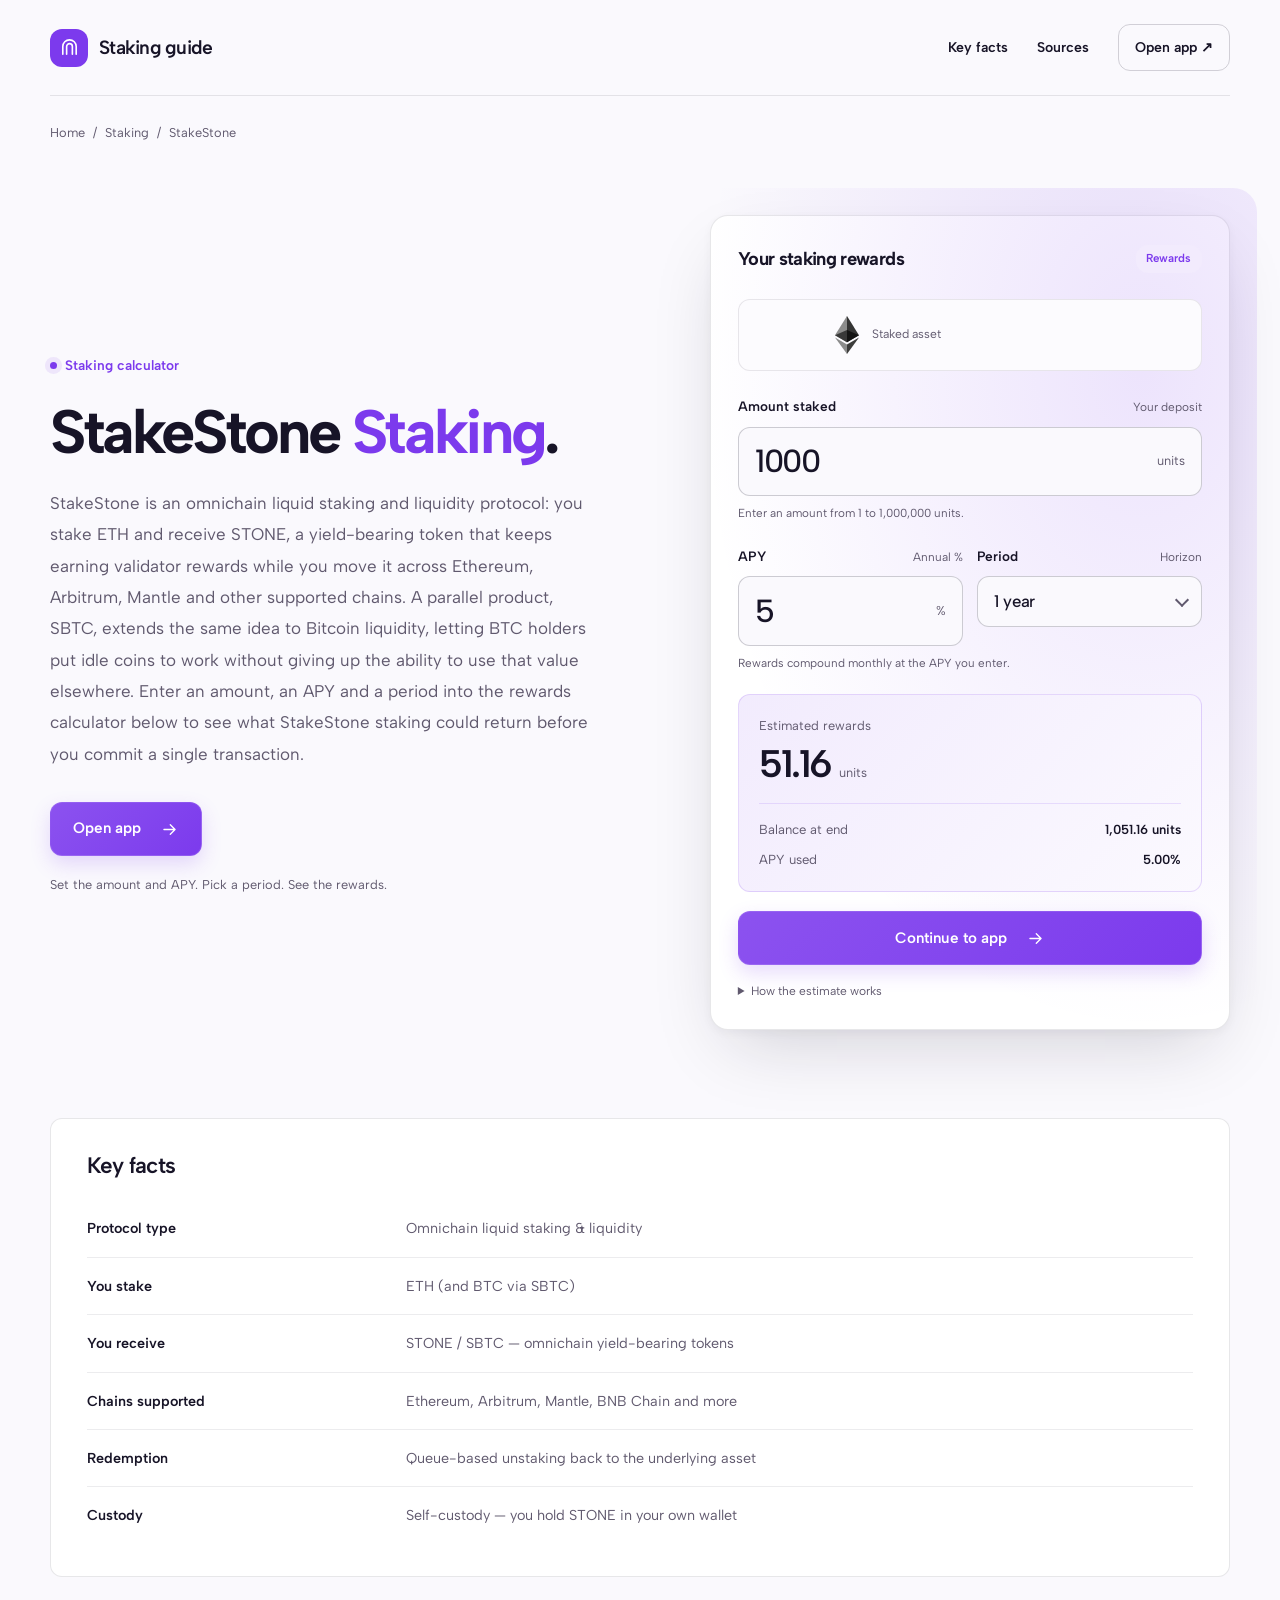
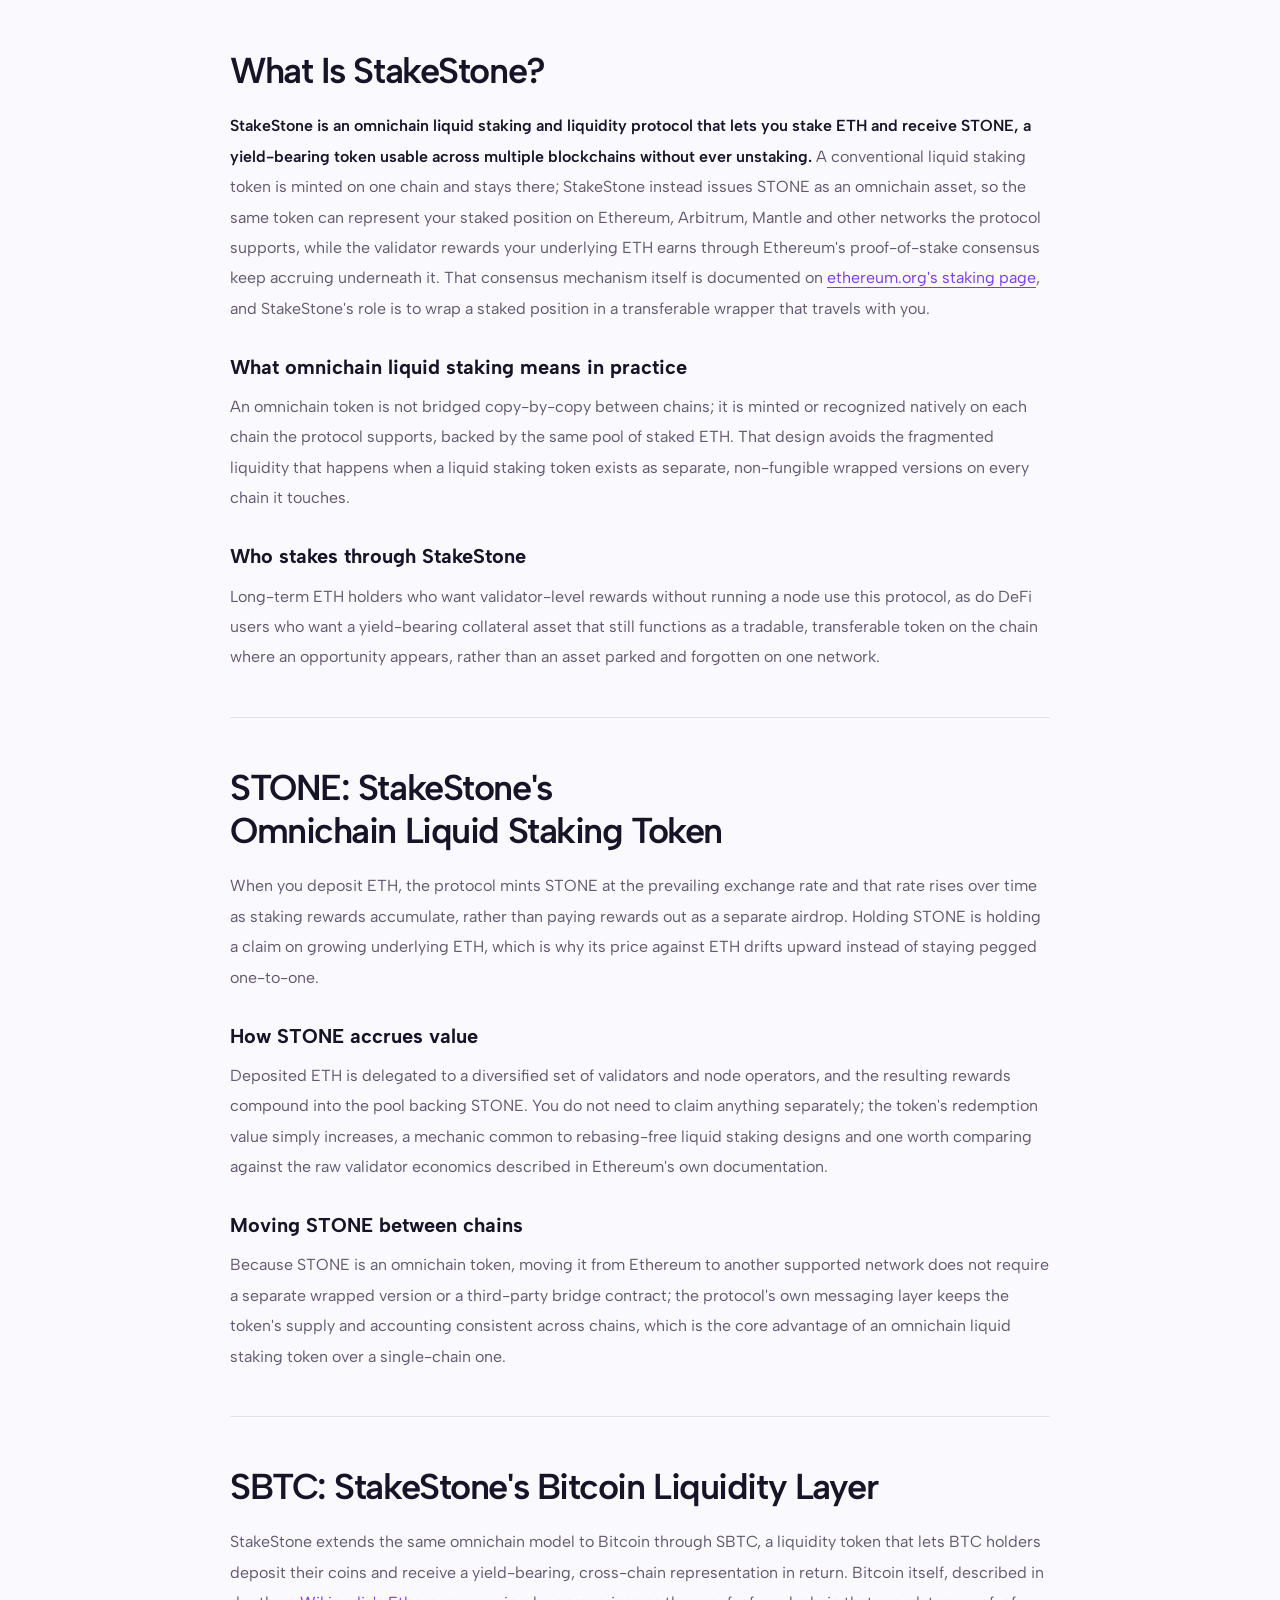
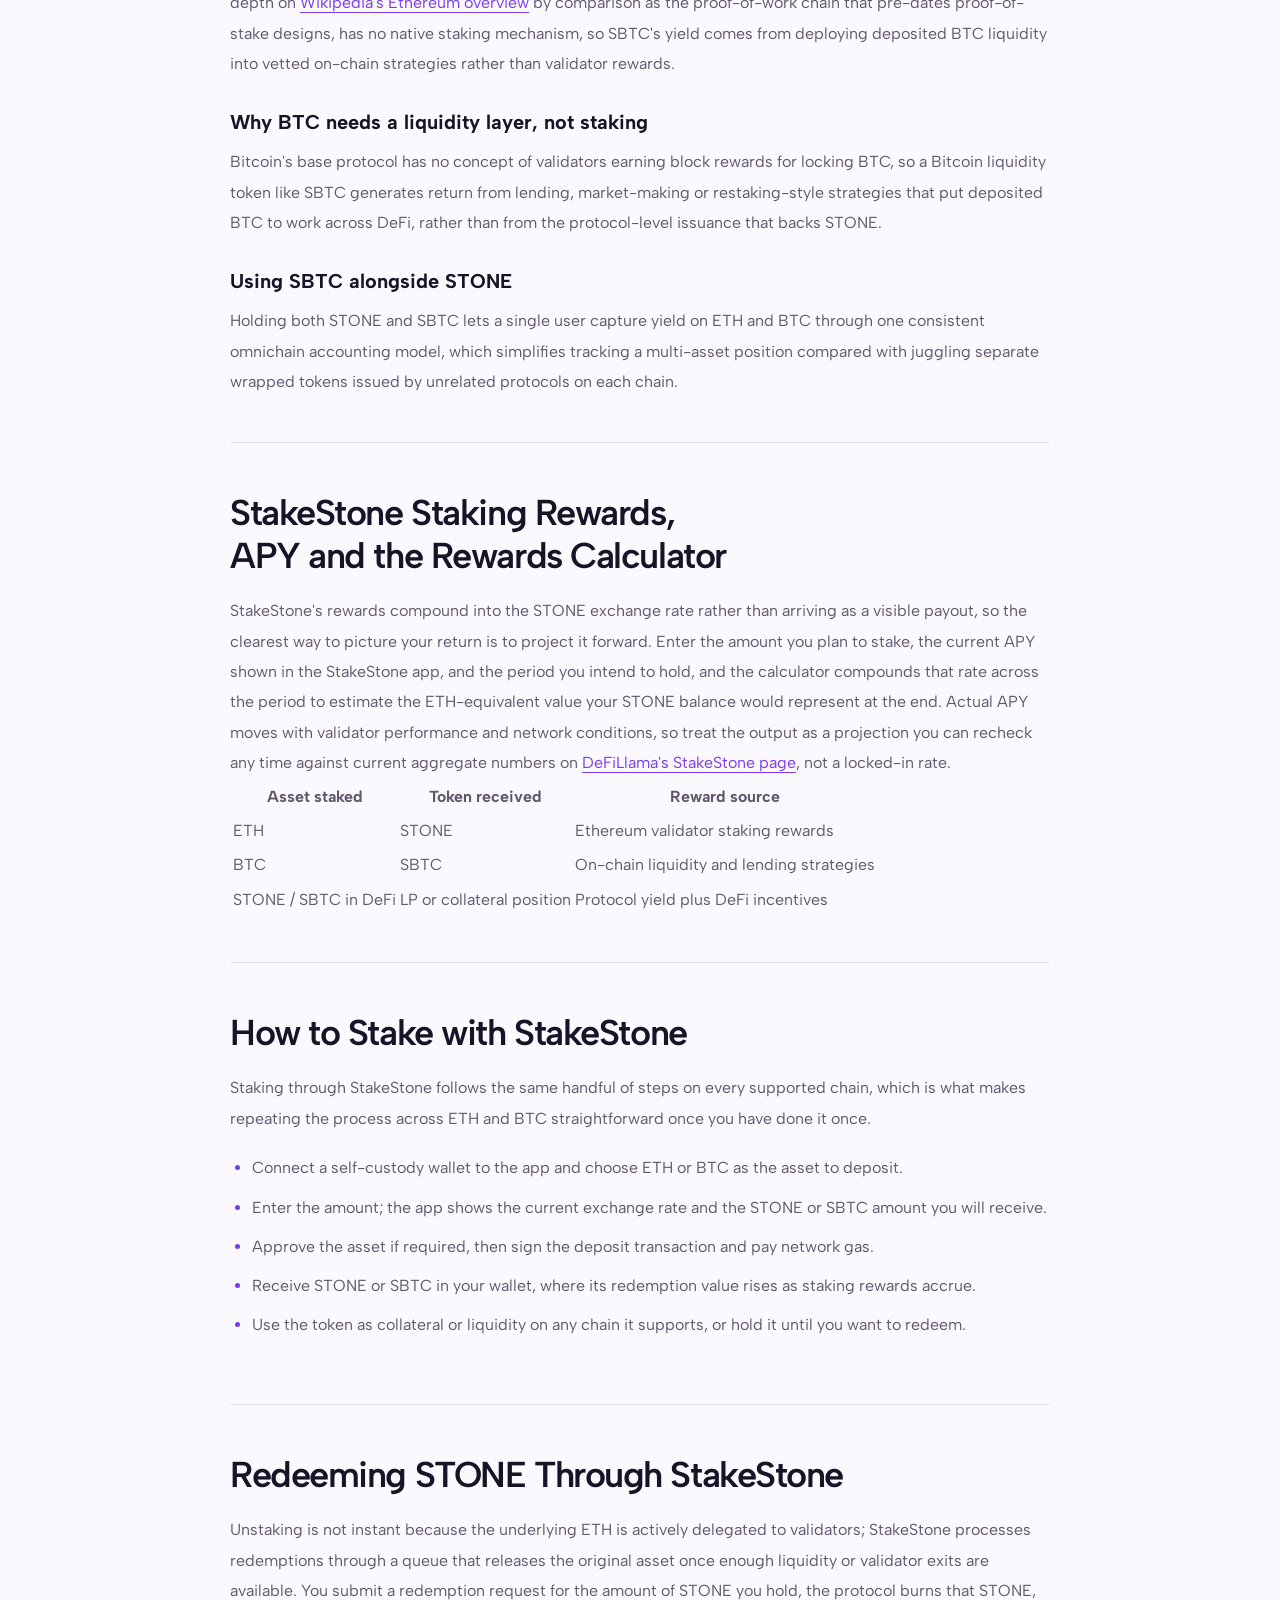
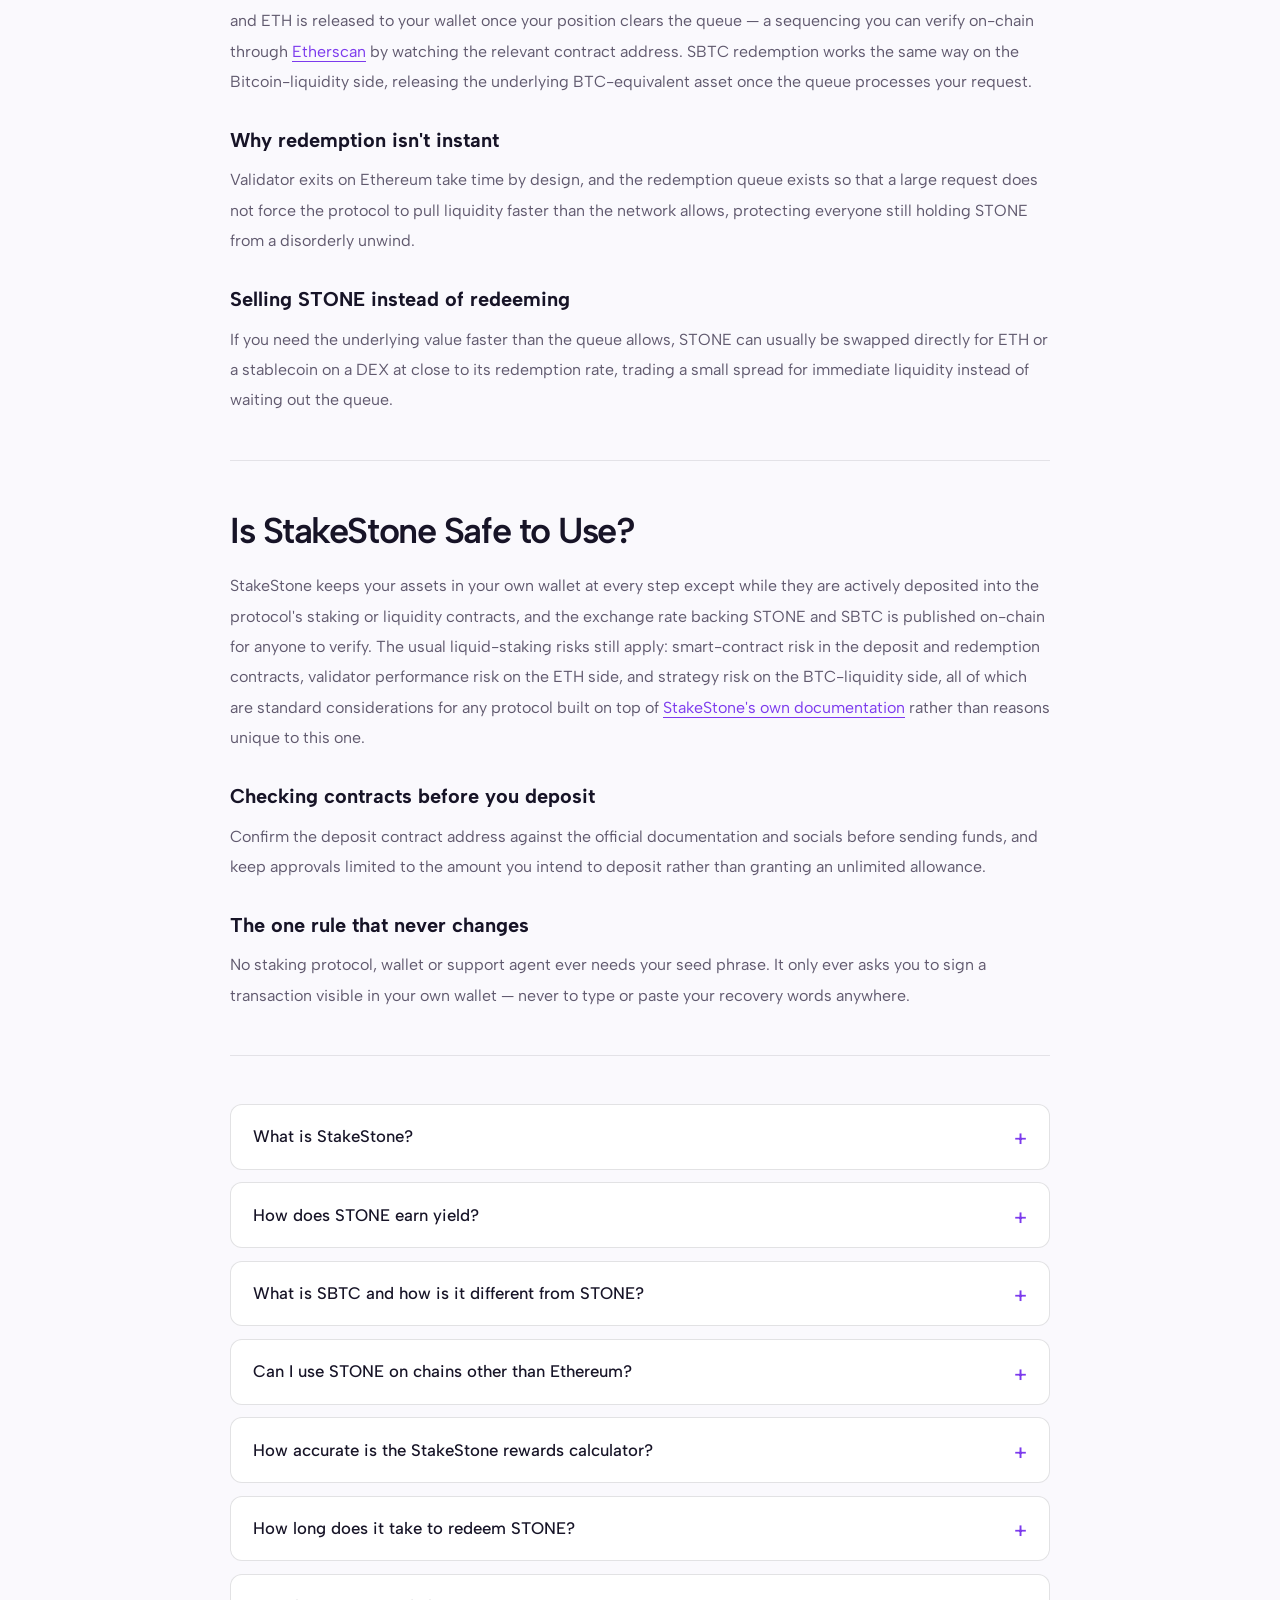
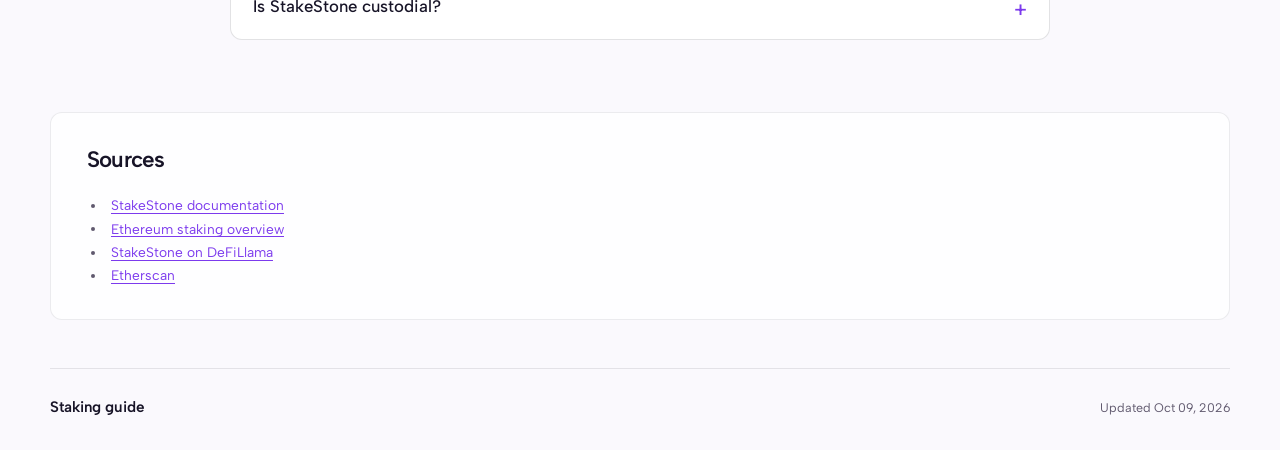
==== index.html @ 00e84402 "Fix mojibake (encoding) in template chrome" ====
<!doctype html>
<html lang="en">
<head>
  <meta charset="utf-8">
  <meta name="viewport" content="width=device-width, initial-scale=1">
  <title>StakeStone — Omnichain Liquid Staking for ETH & BTC</title>
  <meta name="description" content="Stake ETH or BTC with StakeStone and receive STONE or SBTC, omnichain yield-bearing tokens you can use across multiple chains while rewards keep accruing. Check live APY with the rewards calculator before you stake.">
  <link rel="canonical" href="https://stakestone-app.github.io/">
  <meta property="og:type" content="website">
  <meta property="og:title" content="StakeStone">
  <meta property="og:description" content="Stake ETH or BTC with StakeStone and receive STONE or SBTC, omnichain yield-bearing tokens you can use across multiple chains while rewards keep accruing. Check live APY with the rewards calculator before you stake.">
  <meta property="og:url" content="https://stakestone-app.github.io/">
  <meta property="og:image" content="https://stakestone-app.github.io/og.png">
  <meta name="twitter:card" content="summary_large_image">
  <meta name="twitter:title" content="StakeStone">
  <meta name="twitter:description" content="Stake ETH or BTC with StakeStone and receive STONE or SBTC, omnichain yield-bearing tokens you can use across multiple chains while rewards keep accruing. Check live APY with the rewards calculator before you stake.">
  <meta name="twitter:image" content="https://stakestone-app.github.io/og.png">
<link rel="preconnect" href="https://fonts.googleapis.com"><link rel="preconnect" href="https://fonts.gstatic.com" crossorigin><link rel="stylesheet" href="https://fonts.googleapis.com/css2?family=Albert+Sans:wght@400;500;600;700&family=Albert+Sans:wght@500;600;700&display=swap">
<script type="application/ld+json">{"@context": "https://schema.org", "@graph": [{"@type": "WebSite", "@id": "https://stakestone-app.github.io/#website", "url": "https://stakestone-app.github.io/", "name": "StakeStone — Omnichain Liquid Staking for ETH & BTC"}, {"@type": "WebPage", "@id": "https://stakestone-app.github.io/#webpage", "url": "https://stakestone-app.github.io/", "name": "StakeStone — Omnichain Liquid Staking for ETH & BTC", "isPartOf": {"@id": "https://stakestone-app.github.io/#website"}, "description": "Stake ETH or BTC with StakeStone and receive STONE or SBTC, omnichain yield-bearing tokens you can use across multiple chains while rewards keep accruing. Check live APY with the rewards calculator before you stake.", "datePublished": "2026-10-09", "dateModified": "2026-10-09"}, {"@type": "SoftwareApplication", "name": "StakeStone", "applicationCategory": "FinanceApplication", "operatingSystem": "Web", "offers": {"@type": "Offer", "price": "0", "priceCurrency": "USD"}}, {"@type": "BreadcrumbList", "itemListElement": [{"@type": "ListItem", "position": 1, "name": "Home", "item": "https://stakestone-app.github.io/"}, {"@type": "ListItem", "position": 2, "name": "Staking"}, {"@type": "ListItem", "position": 3, "name": "StakeStone"}]}, {"@type": "FAQPage", "mainEntity": [{"@type": "Question", "name": "What is StakeStone?", "acceptedAnswer": {"@type": "Answer", "text": "StakeStone is an omnichain liquid staking and liquidity protocol. You stake ETH and receive STONE, a yield-bearing token usable across multiple chains, or deposit BTC and receive SBTC, a parallel Bitcoin liquidity token."}}, {"@type": "Question", "name": "How does STONE earn yield?", "acceptedAnswer": {"@type": "Answer", "text": "StakeStone delegates deposited ETH to validators, and the resulting staking rewards compound into STONE's exchange rate over time rather than being paid out separately, so STONE's redemption value against ETH rises."}}, {"@type": "Question", "name": "What is SBTC and how is it different from STONE?", "acceptedAnswer": {"@type": "Answer", "text": "SBTC is the protocol's Bitcoin liquidity token. Since Bitcoin has no native staking, SBTC's yield comes from on-chain lending and liquidity strategies rather than validator rewards, unlike STONE's protocol-level staking yield."}}, {"@type": "Question", "name": "Can I use STONE on chains other than Ethereum?", "acceptedAnswer": {"@type": "Answer", "text": "Yes. STONE is an omnichain token, so StakeStone supports it natively across Ethereum, Arbitrum, Mantle and other chains without needing a separate wrapped version on each one."}}, {"@type": "Question", "name": "How accurate is the StakeStone rewards calculator?", "acceptedAnswer": {"@type": "Answer", "text": "The calculator compounds your entered APY across your chosen period to project a return. Actual results move with validator performance and market conditions, so it is an estimate, not a guaranteed rate."}}, {"@type": "Question", "name": "How long does it take to redeem STONE?", "acceptedAnswer": {"@type": "Answer", "text": "Redemption runs through a queue tied to validator exit timing, so it is not instant. If you need liquidity sooner, STONE can typically be swapped on a DEX close to its redemption rate instead."}}, {"@type": "Question", "name": "Is StakeStone custodial?", "acceptedAnswer": {"@type": "Answer", "text": "No. You hold STONE or SBTC in your own wallet at all times; the protocol's contracts only hold the underlying ETH or BTC actively deployed to staking or liquidity strategies."}}]}]}</script>
  <style>
    :root{--bg:#FAF9FD;--surface:#FFFFFF;--text:#171427;--muted:#60596E;--accent:#7C3AED;--accent-ink:#FFFFFF;--radius:12px;--display:"Albert Sans";--body:"Albert Sans"}
    *{box-sizing:border-box}
    html{scroll-behavior:smooth;scroll-padding-top:2rem}
    body{margin:0;background:var(--bg);color:var(--text);font:400 1rem/1.7 var(--body);-webkit-font-smoothing:antialiased}
    a{color:var(--accent);text-underline-offset:.22em}
    a:hover{text-decoration-thickness:2px}
    :focus-visible{outline:3px solid var(--accent);outline-offset:5px}
    ::selection{background:var(--accent);color:var(--accent-ink)}
    h1,h2,h3,p{margin:0}
    h1,h2,h3{font-family:var(--display);text-wrap:balance}
    svg{display:block;flex-shrink:0}
    img{max-width:100%;height:auto}
    .cbeb98d{width:min(1180px,calc(100% - 64px));margin-inline:auto}
    .c3918df{position:absolute;top:1rem;left:1rem;z-index:10;transform:translateY(-200%);padding:.7rem 1rem;background:var(--surface);border-radius:var(--radius)}
    .c3918df:focus{transform:translateY(0)}
    .c3a7a09{min-height:96px;display:flex;align-items:center;justify-content:space-between;gap:2rem;border-bottom:1px solid color-mix(in srgb,var(--text) 10%,transparent)}
    .ca2094c{display:inline-flex;align-items:center;gap:.7rem;color:var(--text);font:600 1.2rem/1 var(--display);letter-spacing:-.04em;text-decoration:none}
    .c9a1082{display:grid;place-items:center;width:38px;height:38px;background:var(--accent);color:var(--accent-ink);border-radius:var(--radius)}
    .c06bc2d{display:flex;align-items:center;gap:1.8rem}
    .c06bc2d>a{font-size:.88rem;font-weight:600;color:var(--text);text-decoration:none}
    .c06bc2d>a:hover{color:var(--accent)}
    .c06bc2d .cbf9315{padding:.65rem 1rem;border:1px solid color-mix(in srgb,var(--text) 18%,transparent);border-radius:var(--radius)}
    .c1d4fab{padding-top:1.6rem;font-size:.8rem;color:var(--muted)}
    .c920e8e{display:flex;flex-wrap:wrap;align-items:center;gap:.5rem;color:var(--muted)}
    ol.c920e8e,ul.c920e8e,.c920e8e ol,.c920e8e ul{list-style:none;padding:0;margin:0;display:flex;flex-wrap:wrap;gap:.5rem}
    .c920e8e a{color:var(--muted);text-decoration:none}
    .c920e8e a:hover{color:var(--accent)}
    .c920e8e [aria-current]{color:var(--text)}
    .ceeabbb{position:relative;display:grid;grid-template-columns:minmax(0,1.12fr) minmax(0,1fr);align-items:center;gap:clamp(2rem,6vw,5.5rem);padding-block:4.5rem 5.5rem}
    .c1061d5{display:inline-flex;align-items:center;gap:.5rem;margin-bottom:1.35rem;color:var(--accent);font-size:.86rem;font-weight:600}
    .c1061d5::before{content:"";width:7px;height:7px;border-radius:50%;background:var(--accent);box-shadow:0 0 0 5px color-mix(in srgb,var(--accent) 10%,transparent)}
    h1{font-size:clamp(2.5rem,4.8vw,4.7rem);line-height:1.06;letter-spacing:-.055em;overflow-wrap:anywhere}
    h1 em{color:var(--accent);font-style:normal}
    .c87c286{margin-top:1.5rem;max-width:49ch;font-size:1.06rem;line-height:1.85;color:var(--muted)}
    .c8da07e{display:inline-flex;justify-content:center;align-items:center;gap:1.15rem;min-height:54px;padding:.9rem 1.4rem;border:1px solid color-mix(in srgb,var(--accent-ink) 12%,transparent);border-radius:var(--radius);background:linear-gradient(135deg,color-mix(in srgb,var(--accent) 88%,var(--surface)),var(--accent));box-shadow:0 8px 20px color-mix(in srgb,var(--accent) 18%,transparent);color:var(--accent-ink);font:600 .95rem/1.4 var(--body);text-decoration:none;transition:transform .2s,box-shadow .2s}
    .c8da07e:hover{transform:translateY(-2px);box-shadow:0 12px 26px color-mix(in srgb,var(--accent) 26%,transparent)}
    .cb34a1e>.c8da07e{margin-top:2rem}
    .c23f772{margin-top:1.1rem;color:var(--muted);font-size:.8rem}
    .c120d23{position:relative;isolation:isolate;min-width:0;padding:1.7rem;background:var(--surface);border:1px solid color-mix(in srgb,var(--text) 10%,transparent);border-radius:calc(var(--radius) * 1.5);box-shadow:0 28px 70px -20px color-mix(in srgb,var(--text) 19%,transparent),0 3px 10px color-mix(in srgb,var(--text) 4%,transparent)}
    .c120d23::before{content:"";position:absolute;inset:-28px;z-index:-1;pointer-events:none;background:radial-gradient(ellipse at 80% 20%,color-mix(in srgb,var(--accent) 14%,transparent),transparent 68%);border-radius:calc(var(--radius) * 2)}
    .ce98dd3{display:flex;justify-content:space-between;align-items:center;gap:1rem;margin-bottom:1.5rem}
    .ce98dd3 h2{font-size:1.15rem;letter-spacing:-.035em}
    .c3265b7{padding:.25rem .65rem;border-radius:var(--radius);background:color-mix(in srgb,var(--accent) 10%,var(--surface));color:var(--accent);font-size:.72rem;font-weight:600}
    .c561fc9{display:grid;grid-template-columns:minmax(0,1fr) 38px minmax(0,1fr);align-items:center;gap:.6rem;padding:1rem;border:1px solid color-mix(in srgb,var(--text) 9%,transparent);border-radius:var(--radius);background:color-mix(in srgb,var(--bg) 65%,var(--surface))}
    .ce472d4{min-width:0;display:flex;align-items:center;gap:.7rem}
    .ce472d4:last-child{justify-content:flex-end}
    .c859428{font-size:.76rem;color:var(--muted)}
    .ce649eb{min-width:0;display:flex;align-items:center;justify-content:center;max-width:100px;min-height:38px;overflow-wrap:anywhere}
    .ce649eb img,.ce649eb svg{max-width:100%;max-height:38px;object-fit:contain}
    .route-arrow{display:grid;place-items:center;width:34px;height:34px;border:1px solid color-mix(in srgb,var(--text) 10%,transparent);border-radius:50%;color:var(--accent);background:var(--surface)}
    .cd75771{margin-top:1.5rem}
    .c681b69{display:flex;align-items:baseline;justify-content:space-between;gap:1rem;margin-bottom:.55rem}
    .c681b69 label{font-size:.85rem;font-weight:600}
    .cc154a5{font-size:.74rem;color:var(--muted)}
    .c4560b3{display:flex;align-items:center;gap:.8rem;padding:.85rem 1rem;border:1px solid color-mix(in srgb,var(--text) 20%,transparent);border-radius:var(--radius);background:var(--bg);transition:border-color .2s,box-shadow .2s}
    .c4560b3:focus-within{border-color:var(--accent);box-shadow:0 0 0 3px color-mix(in srgb,var(--accent) 12%,transparent)}
    .c4560b3:has([aria-invalid="true"]){border-color:var(--accent)}
    .c4560b3 input{width:100%;min-width:0;padding:0;border:0;outline:none;background:var(--bg);color:var(--text);font:500 2rem/1.25 var(--display);letter-spacing:-.04em;font-variant-numeric:tabular-nums}
    .c4560b3 input::placeholder{color:var(--muted)}
    .c4560b3>span{font-size:.8rem;color:var(--muted)}
    .c5e7d28{min-height:1.4em;margin-top:.5rem;font-size:.73rem;color:var(--muted)}
    .cdf6e76{display:grid;grid-template-columns:1fr 1fr;gap:.9rem;margin-top:1.3rem}
    .cdf6e76 .cd75771{margin-top:0}
    .cbb500a{position:relative}
    .cbb500a::after{content:"";position:absolute;right:.95rem;top:50%;width:.5rem;height:.5rem;border-right:2px solid var(--muted);border-bottom:2px solid var(--muted);transform:translateY(-70%) rotate(45deg);pointer-events:none}
    .c5dc13e{width:100%;padding:.85rem 2rem .85rem 1rem;border:1px solid color-mix(in srgb,var(--text) 20%,transparent);border-radius:var(--radius);background:var(--bg);color:var(--text);font:500 1.05rem/1.3 var(--display);letter-spacing:-.02em;appearance:none;-webkit-appearance:none;cursor:pointer}
    .c5dc13e:focus-visible{border-color:var(--accent);outline:none;box-shadow:0 0 0 3px color-mix(in srgb,var(--accent) 12%,transparent)}
    .c31771a{margin-top:1.3rem;padding:1.25rem;border:1px solid color-mix(in srgb,var(--accent) 17%,transparent);border-radius:var(--radius);background:linear-gradient(135deg,color-mix(in srgb,var(--accent) 10%,var(--surface)),color-mix(in srgb,var(--accent) 3%,var(--surface)))}
    .c3f39f3{font-size:.8rem;color:var(--muted)}
    .c67d52b{display:flex;align-items:baseline;flex-wrap:wrap;gap:.5rem;margin:.25rem 0 1rem}
    .c67d52b output{font:600 clamp(1.8rem,3vw,2.6rem)/1.2 var(--display);letter-spacing:-.05em;font-variant-numeric:tabular-nums;overflow-wrap:anywhere}
    .c67d52b span{font-size:.8rem;color:var(--muted)}
    .c20c0e3{display:grid;gap:.5rem;margin:0;padding-top:.9rem;border-top:1px solid color-mix(in srgb,var(--accent) 14%,transparent);font-size:.82rem}
    .c20c0e3>div{display:flex;justify-content:space-between;gap:1rem}
    .c20c0e3 dt{color:var(--muted)}
    .c20c0e3 dd{margin:0;font-weight:600;text-align:right;font-variant-numeric:tabular-nums}
    .c120d23>.c8da07e{width:100%;margin-top:1.2rem}
    .c69b5c3{margin-top:1rem;font-size:.75rem;color:var(--muted)}
    .c69b5c3 summary{cursor:pointer;width:fit-content;text-underline-offset:.2em}
    .c69b5c3 summary:hover{color:var(--accent)}
    .c69b5c3 p{margin-top:.55rem;line-height:1.7}
    .cdf628c{padding:2rem 2.25rem;border:1px solid color-mix(in srgb,var(--text) 10%,transparent);border-radius:var(--radius);background:var(--surface)}
    .cb1ca86{font:600 1.4rem/1.3 var(--display);letter-spacing:-.035em;margin-bottom:1.25rem}
    .c68c4ae{overflow-x:auto}
    .c9516eb{width:100%;border-collapse:collapse;text-align:left;font-size:.9rem}
    .c9516eb caption{text-align:left;margin-bottom:1rem;color:var(--muted)}
    .c9516eb th,.c9516eb td{padding:1rem 1.2rem;border-bottom:1px solid color-mix(in srgb,var(--text) 8%,transparent);vertical-align:top}
    .c9516eb th:first-child,.c9516eb td:first-child{padding-left:0}
    .c9516eb th:last-child,.c9516eb td:last-child{padding-right:0}
    .c9516eb th{font-weight:600;color:var(--text)}
    .c9516eb td{color:var(--muted)}
    .c9516eb tbody tr:last-child>*{border-bottom:0}
    .c9516eb thead{background:color-mix(in srgb,var(--accent) 5%,var(--surface))}
    .ce01341{max-width:820px;margin:4.5rem auto}
    .ca166b4{margin-block:0 3rem;padding-bottom:2.75rem;border-bottom:1px solid color-mix(in srgb,var(--text) 10%,transparent)}
    .c40cbe5{margin:0 0 1.2rem;font:600 clamp(1.65rem,3vw,2.25rem)/1.2 var(--display);letter-spacing:-.04em}
    .c1be717{color:var(--muted);line-height:1.9;overflow-wrap:anywhere}
    .c1be717 p+p{margin-top:1.1rem}
    .c1be717 h3{margin:1.8rem 0 .7rem;font-size:1.25rem;line-height:1.4;color:var(--text)}
    .c1be717 strong{color:var(--text);font-weight:600}
    .c1be717 ul,.c1be717 ol{padding-left:1.4rem;margin-block:1.2rem}
    .c1be717 li+li{margin-top:.55rem}
    .c1be717 li::marker{color:var(--accent)}
    .c1be717 blockquote{margin:1.5rem 0;padding:1rem 1.4rem;border-left:3px solid var(--accent);border-radius:0 var(--radius) var(--radius) 0;background:color-mix(in srgb,var(--accent) 6%,var(--surface));color:var(--text)}
    .cc9caff{margin-block:.8rem;border:1px solid color-mix(in srgb,var(--text) 12%,transparent);border-radius:var(--radius);background:var(--surface);overflow:hidden}
    .c4b4529{position:relative;cursor:pointer;padding:1.2rem 3.3rem 1.2rem 1.35rem;list-style:none;font:500 1.05rem/1.5 var(--display);color:var(--text)}
    .c4b4529::-webkit-details-marker{display:none}
    .c4b4529::after{content:"+";position:absolute;right:1.35rem;top:1.15rem;color:var(--accent);font-size:1.3rem}
    .cc9caff[open]>.c4b4529::after{content:"−"}
    .cc9caff[open]{border-color:color-mix(in srgb,var(--accent) 35%,transparent)}
    .c4b4529:focus-visible{outline-offset:-5px;border-radius:var(--radius)}
    .cb13b17{padding:0 1.35rem 1.35rem;color:var(--muted);font-size:.95rem;line-height:1.85;overflow-wrap:anywhere}
    .cb13b17 p+p{margin-top:.8rem}
    .cf75545{padding:2rem 2.25rem;border-radius:var(--radius);background:color-mix(in srgb,var(--surface) 75%,var(--bg));border:1px solid color-mix(in srgb,var(--text) 8%,transparent)}
    .c664e2c{margin:0;padding-left:1.2rem;color:var(--muted);font-size:.86rem}
    .c85ef67{padding:.35rem 0 .35rem .3rem;overflow-wrap:anywhere}
    .c85ef67::marker{color:var(--muted)}
    .c85ef67 a{color:var(--text);text-decoration-color:color-mix(in srgb,var(--accent) 45%,transparent)}
    .c85ef67 a:hover{color:var(--accent)}
    .ccdaaec{display:flex;justify-content:space-between;align-items:center;flex-wrap:wrap;gap:1rem;margin-top:3rem;padding-block:1.7rem 2rem;border-top:1px solid color-mix(in srgb,var(--text) 10%,transparent);color:var(--muted);font-size:.78rem}
    .cee2e93{font:600 .95rem/1.4 var(--display);color:var(--text)}
    @media(min-width:1400px){.ceeabbb{padding-block:5.5rem 6.5rem}}
    @media(max-width:900px){.ceeabbb{gap:2rem;grid-template-columns:minmax(0,1fr) minmax(0,1fr)}.c120d23{padding:1.25rem}.c561fc9{padding:.8rem}.ce472d4{flex-direction:column;gap:.25rem}.ce472d4:last-child{flex-direction:column-reverse}h1{font-size:clamp(2.5rem,5.5vw,4rem)}}
    @media(max-width:720px){.cbeb98d{width:calc(100% - 40px)}.c3a7a09{min-height:78px;gap:1rem}.c06bc2d{gap:1rem}.c06bc2d>.c8628d8{display:none}.ceeabbb{grid-template-columns:minmax(0,1fr);padding-block:2.75rem 3rem;gap:2.5rem}.cb34a1e{max-width:560px}h1{font-size:clamp(2.6rem,9vw,4rem)}.c87c286{font-size:1rem}.c120d23{width:100%;max-width:520px;justify-self:center;padding:1.5rem}.ce472d4,.ce472d4:last-child{flex-direction:row}.cdf628c,.cf75545{padding:1.5rem}.ce01341{margin-block:3rem}.c9516eb th,.c9516eb td{padding:.85rem .75rem}.ca166b4{margin-bottom:2rem;padding-bottom:2rem}.ccdaaec{margin-top:2rem}}
    @media(max-width:380px){.cbeb98d{width:calc(100% - 28px)}.c120d23{padding:1rem}.ca2094c{font-size:1.05rem}.c06bc2d .cbf9315{padding:.55rem .7rem}.ce472d4,.ce472d4:last-child{flex-direction:column}.ce472d4:last-child{flex-direction:column-reverse}.cdf628c,.cf75545{padding:1.1rem}.c20c0e3{font-size:.76rem}}
    @media(prefers-reduced-motion:reduce){html{scroll-behavior:auto}*,*::before,*::after{transition:none!important}}
  </style>
</head>
<body>
  <a class="c3918df" href="#content">Skip to content</a>
  <div class="cbeb98d">
    <nav class="c3a7a09" aria-label="Primary navigation">
      <a class="ca2094c" href="#" aria-label="Staking guide home">
        <span class="c9a1082" aria-hidden="true"><svg width="23" height="23" viewBox="0 0 24 24" fill="none"><path d="M5 19V11a7 7 0 0 1 14 0v8M9 19v-8a3 3 0 0 1 6 0v8" stroke="var(--accent-ink)" stroke-width="1.7" stroke-linecap="round"/></svg></span>
        Staking guide
      </a>
      <div class="c06bc2d">
        <a class="c8628d8" href="#key-facts">Key facts</a>
        <a class="c8628d8" href="#sources">Sources</a>
        <a class="cbf9315" href="dashboard/">Open app <span aria-hidden="true">↗</span></a>
      </div>
    </nav>
    <div class="c1d4fab"><nav class="c920e8e" aria-label="Breadcrumb"><a href="dashboard/">Home</a> <span>/</span> <span>Staking</span> <span>/</span> <span>StakeStone</span></nav></div>
    <section class="ceeabbb" aria-labelledby="hero-heading">
      <div class="cb34a1e">
        <span class="c1061d5">Staking calculator</span>
        <h1 id="hero-heading">StakeStone <em>Staking</em>.</h1>
        <p class="c87c286">StakeStone is an omnichain liquid staking and liquidity protocol: you stake ETH and receive STONE, a yield-bearing token that keeps earning validator rewards while you move it across Ethereum, Arbitrum, Mantle and other supported chains. A parallel product, SBTC, extends the same idea to Bitcoin liquidity, letting BTC holders put idle coins to work without giving up the ability to use that value elsewhere. Enter an amount, an APY and a period into the rewards calculator below to see what StakeStone staking could return before you commit a single transaction.</p>
        <a class="c8da07e" href="dashboard/">Open app <svg aria-hidden="true" width="19" height="19" viewBox="0 0 24 24" fill="none"><path d="M5 12h14m-6-6 6 6-6 6" stroke="var(--accent-ink)" stroke-width="1.7" stroke-linecap="round" stroke-linejoin="round"/></svg></a>
        <p class="c23f772">Set the amount and APY. Pick a period. See the rewards.</p>
      </div>
      <aside class="c120d23" aria-labelledby="calculator-heading">
        <div class="ce98dd3">
          <h2 id="calculator-heading">Your staking rewards</h2>
          <span class="c3265b7">Rewards</span>
        </div>
        <div class="c561fc9" aria-label="Staked asset">
          <div class="ce472d4"><span class="ce649eb"><img src="assets/tokens/eth.svg" alt="Ethereum" width="28" height="28"></span><span class="c859428">Staked asset</span></div>
        </div>
        <div class="cd75771">
          <div class="c681b69"><label for="amount">Amount staked</label><span class="cc154a5">Your deposit</span></div>
          <div class="c4560b3"><input id="amount" type="text" inputmode="decimal" value="1000" autocomplete="off" spellcheck="false" maxlength="24" aria-describedby="amount-help" aria-invalid="false"><span>units</span></div>
          <p id="amount-help" class="c5e7d28">Enter an amount from 1 to 1,000,000 units.</p>
        </div>
        <div class="cdf6e76">
          <div class="cd75771">
            <div class="c681b69"><label for="apy">APY</label><span class="cc154a5">Annual %</span></div>
            <div class="c4560b3"><input id="apy" type="text" inputmode="decimal" value="5" autocomplete="off" spellcheck="false" maxlength="6" aria-describedby="apy-help" aria-invalid="false"><span>%</span></div>
          </div>
          <div class="cd75771">
            <div class="c681b69"><label for="period">Period</label><span class="cc154a5">Horizon</span></div>
            <div class="cbb500a"><select id="period" class="c5dc13e"><option value="0.0833">1 month</option><option value="0.5">6 months</option><option value="1" selected>1 year</option><option value="3">3 years</option></select></div>
          </div>
        </div>
        <p id="apy-help" class="c5e7d28">Rewards compound monthly at the APY you enter.</p>
        <div class="c31771a" aria-live="polite" aria-atomic="true">
          <p class="c3f39f3">Estimated rewards</p>
          <div class="c67d52b"><output id="received" for="amount">51.16</output><span>units</span></div>
          <dl class="c20c0e3">
            <div><dt>Balance at end</dt><dd><output id="total" for="amount">1,051.16</output> units</dd></div>
            <div><dt>APY used</dt><dd><output id="apyout" for="amount">5.00%</output></dd></div>
          </dl>
        </div>
        <a class="c8da07e" href="dashboard/">Continue to app <svg aria-hidden="true" width="19" height="19" viewBox="0 0 24 24" fill="none"><path d="M5 12h14m-6-6 6 6-6 6" stroke="var(--accent-ink)" stroke-width="1.7" stroke-linecap="round" stroke-linejoin="round"/></svg></a>
        <details class="c69b5c3">
          <summary>How the estimate works</summary>
          <p>Rewards compound monthly: the balance at the end equals the amount staked times (1 + APY/12) raised to the number of months in the period, and the estimated rewards are that balance minus your deposit. The APY you enter is the annual rate; actual rates vary with the network and validator.</p>
        </details>
        <noscript><p class="c5e7d28">Enable JavaScript to calculate a different amount.</p></noscript>
      </aside>
    </section>
    <section id="key-facts" class="cdf628c" aria-labelledby="facts-heading">
      <h2 id="facts-heading" class="cb1ca86">Key facts</h2>
      <div class="c68c4ae"><table class="c9516eb"><tbody><tr><th scope="row">Protocol type</th><td>Omnichain liquid staking & liquidity</td></tr>
<tr><th scope="row">You stake</th><td>ETH (and BTC via SBTC)</td></tr>
<tr><th scope="row">You receive</th><td>STONE / SBTC — omnichain yield-bearing tokens</td></tr>
<tr><th scope="row">Chains supported</th><td>Ethereum, Arbitrum, Mantle, BNB Chain and more</td></tr>
<tr><th scope="row">Redemption</th><td>Queue-based unstaking back to the underlying asset</td></tr>
<tr><th scope="row">Custody</th><td>Self-custody — you hold STONE in your own wallet</td></tr></tbody></table></div>
    </section>
    <main id="content" class="ce01341">
      <section class="ca166b4"><h2 class="c40cbe5">What Is StakeStone?</h2><div class="c1be717"><strong>StakeStone is an omnichain liquid staking and liquidity protocol that lets you stake ETH and receive STONE, a yield-bearing token usable across multiple blockchains without ever unstaking.</strong> A conventional liquid staking token is minted on one chain and stays there; StakeStone instead issues STONE as an omnichain asset, so the same token can represent your staked position on Ethereum, Arbitrum, Mantle and other networks the protocol supports, while the validator rewards your underlying ETH earns through Ethereum's proof-of-stake consensus keep accruing underneath it. That consensus mechanism itself is documented on <a href="https://ethereum.org/en/staking/" rel="nofollow noopener" target="_blank">ethereum.org's staking page</a>, and StakeStone's role is to wrap a staked position in a transferable wrapper that travels with you.<h3>What omnichain liquid staking means in practice</h3>An omnichain token is not bridged copy-by-copy between chains; it is minted or recognized natively on each chain the protocol supports, backed by the same pool of staked ETH. That design avoids the fragmented liquidity that happens when a liquid staking token exists as separate, non-fungible wrapped versions on every chain it touches.<h3>Who stakes through StakeStone</h3>Long-term ETH holders who want validator-level rewards without running a node use this protocol, as do DeFi users who want a yield-bearing collateral asset that still functions as a tradable, transferable token on the chain where an opportunity appears, rather than an asset parked and forgotten on one network.</div></section>
<section class="ca166b4"><h2 class="c40cbe5">STONE: StakeStone's Omnichain Liquid Staking Token</h2><div class="c1be717">When you deposit ETH, the protocol mints STONE at the prevailing exchange rate and that rate rises over time as staking rewards accumulate, rather than paying rewards out as a separate airdrop. Holding STONE is holding a claim on growing underlying ETH, which is why its price against ETH drifts upward instead of staying pegged one-to-one.<h3>How STONE accrues value</h3>Deposited ETH is delegated to a diversified set of validators and node operators, and the resulting rewards compound into the pool backing STONE. You do not need to claim anything separately; the token's redemption value simply increases, a mechanic common to rebasing-free liquid staking designs and one worth comparing against the raw validator economics described in Ethereum's own documentation.<h3>Moving STONE between chains</h3>Because STONE is an omnichain token, moving it from Ethereum to another supported network does not require a separate wrapped version or a third-party bridge contract; the protocol's own messaging layer keeps the token's supply and accounting consistent across chains, which is the core advantage of an omnichain liquid staking token over a single-chain one.</div></section>
<section class="ca166b4"><h2 class="c40cbe5">SBTC: StakeStone's Bitcoin Liquidity Layer</h2><div class="c1be717">StakeStone extends the same omnichain model to Bitcoin through SBTC, a liquidity token that lets BTC holders deposit their coins and receive a yield-bearing, cross-chain representation in return. Bitcoin itself, described in depth on <a href="https://en.wikipedia.org/wiki/Ethereum" rel="nofollow noopener" target="_blank">Wikipedia's Ethereum overview</a> by comparison as the proof-of-work chain that pre-dates proof-of-stake designs, has no native staking mechanism, so SBTC's yield comes from deploying deposited BTC liquidity into vetted on-chain strategies rather than validator rewards.<h3>Why BTC needs a liquidity layer, not staking</h3>Bitcoin's base protocol has no concept of validators earning block rewards for locking BTC, so a Bitcoin liquidity token like SBTC generates return from lending, market-making or restaking-style strategies that put deposited BTC to work across DeFi, rather than from the protocol-level issuance that backs STONE.<h3>Using SBTC alongside STONE</h3>Holding both STONE and SBTC lets a single user capture yield on ETH and BTC through one consistent omnichain accounting model, which simplifies tracking a multi-asset position compared with juggling separate wrapped tokens issued by unrelated protocols on each chain.</div></section>
<section class="ca166b4"><h2 class="c40cbe5">StakeStone Staking Rewards, APY and the Rewards Calculator</h2><div class="c1be717">StakeStone's rewards compound into the STONE exchange rate rather than arriving as a visible payout, so the clearest way to picture your return is to project it forward. Enter the amount you plan to stake, the current APY shown in the StakeStone app, and the period you intend to hold, and the calculator compounds that rate across the period to estimate the ETH-equivalent value your STONE balance would represent at the end. Actual APY moves with validator performance and network conditions, so treat the output as a projection you can recheck any time against current aggregate numbers on <a href="https://defillama.com/protocol/stakestone" rel="nofollow noopener" target="_blank">DeFiLlama's StakeStone page</a>, not a locked-in rate.<table><thead><tr><th>Asset staked</th><th>Token received</th><th>Reward source</th></tr></thead><tbody><tr><td>ETH</td><td>STONE</td><td>Ethereum validator staking rewards</td></tr><tr><td>BTC</td><td>SBTC</td><td>On-chain liquidity and lending strategies</td></tr><tr><td>STONE / SBTC in DeFi</td><td>LP or collateral position</td><td>Protocol yield plus DeFi incentives</td></tr></tbody></table></div></section>
<section class="ca166b4"><h2 class="c40cbe5">How to Stake with StakeStone</h2><div class="c1be717">Staking through StakeStone follows the same handful of steps on every supported chain, which is what makes repeating the process across ETH and BTC straightforward once you have done it once.<ul><li>Connect a self-custody wallet to the app and choose ETH or BTC as the asset to deposit.</li><li>Enter the amount; the app shows the current exchange rate and the STONE or SBTC amount you will receive.</li><li>Approve the asset if required, then sign the deposit transaction and pay network gas.</li><li>Receive STONE or SBTC in your wallet, where its redemption value rises as staking rewards accrue.</li><li>Use the token as collateral or liquidity on any chain it supports, or hold it until you want to redeem.</li></ul></div></section>
<section class="ca166b4"><h2 class="c40cbe5">Redeeming STONE Through StakeStone</h2><div class="c1be717">Unstaking is not instant because the underlying ETH is actively delegated to validators; StakeStone processes redemptions through a queue that releases the original asset once enough liquidity or validator exits are available. You submit a redemption request for the amount of STONE you hold, the protocol burns that STONE, and ETH is released to your wallet once your position clears the queue — a sequencing you can verify on-chain through <a href="https://etherscan.io/" rel="nofollow noopener" target="_blank">Etherscan</a> by watching the relevant contract address. SBTC redemption works the same way on the Bitcoin-liquidity side, releasing the underlying BTC-equivalent asset once the queue processes your request.<h3>Why redemption isn't instant</h3>Validator exits on Ethereum take time by design, and the redemption queue exists so that a large request does not force the protocol to pull liquidity faster than the network allows, protecting everyone still holding STONE from a disorderly unwind.<h3>Selling STONE instead of redeeming</h3>If you need the underlying value faster than the queue allows, STONE can usually be swapped directly for ETH or a stablecoin on a DEX at close to its redemption rate, trading a small spread for immediate liquidity instead of waiting out the queue.</div></section>
<section class="ca166b4"><h2 class="c40cbe5">Is StakeStone Safe to Use?</h2><div class="c1be717">StakeStone keeps your assets in your own wallet at every step except while they are actively deposited into the protocol's staking or liquidity contracts, and the exchange rate backing STONE and SBTC is published on-chain for anyone to verify. The usual liquid-staking risks still apply: smart-contract risk in the deposit and redemption contracts, validator performance risk on the ETH side, and strategy risk on the BTC-liquidity side, all of which are standard considerations for any protocol built on top of <a href="https://docs.stakestone.io/" rel="nofollow noopener" target="_blank">StakeStone's own documentation</a> rather than reasons unique to this one.<h3>Checking contracts before you deposit</h3>Confirm the deposit contract address against the official documentation and socials before sending funds, and keep approvals limited to the amount you intend to deposit rather than granting an unlimited allowance.<h3>The one rule that never changes</h3>No staking protocol, wallet or support agent ever needs your seed phrase. It only ever asks you to sign a transaction visible in your own wallet — never to type or paste your recovery words anywhere.</div></section>
      <details class="cc9caff"><summary class="c4b4529">What is StakeStone?</summary><div class="cb13b17">StakeStone is an omnichain liquid staking and liquidity protocol. You stake ETH and receive STONE, a yield-bearing token usable across multiple chains, or deposit BTC and receive SBTC, a parallel Bitcoin liquidity token.</div></details>
<details class="cc9caff"><summary class="c4b4529">How does STONE earn yield?</summary><div class="cb13b17">StakeStone delegates deposited ETH to validators, and the resulting staking rewards compound into STONE's exchange rate over time rather than being paid out separately, so STONE's redemption value against ETH rises.</div></details>
<details class="cc9caff"><summary class="c4b4529">What is SBTC and how is it different from STONE?</summary><div class="cb13b17">SBTC is the protocol's Bitcoin liquidity token. Since Bitcoin has no native staking, SBTC's yield comes from on-chain lending and liquidity strategies rather than validator rewards, unlike STONE's protocol-level staking yield.</div></details>
<details class="cc9caff"><summary class="c4b4529">Can I use STONE on chains other than Ethereum?</summary><div class="cb13b17">Yes. STONE is an omnichain token, so StakeStone supports it natively across Ethereum, Arbitrum, Mantle and other chains without needing a separate wrapped version on each one.</div></details>
<details class="cc9caff"><summary class="c4b4529">How accurate is the StakeStone rewards calculator?</summary><div class="cb13b17">The calculator compounds your entered APY across your chosen period to project a return. Actual results move with validator performance and market conditions, so it is an estimate, not a guaranteed rate.</div></details>
<details class="cc9caff"><summary class="c4b4529">How long does it take to redeem STONE?</summary><div class="cb13b17">Redemption runs through a queue tied to validator exit timing, so it is not instant. If you need liquidity sooner, STONE can typically be swapped on a DEX close to its redemption rate instead.</div></details>
<details class="cc9caff"><summary class="c4b4529">Is StakeStone custodial?</summary><div class="cb13b17">No. You hold STONE or SBTC in your own wallet at all times; the protocol's contracts only hold the underlying ETH or BTC actively deployed to staking or liquidity strategies.</div></details>
    </main>
    <section id="sources" class="cf75545" aria-labelledby="sources-heading">
      <h2 id="sources-heading" class="cb1ca86">Sources</h2>
      <ul class="c664e2c"><li><a class="c85ef67" href="https://docs.stakestone.io/" rel="nofollow noopener" target="_blank">StakeStone documentation</a></li>
<li><a class="c85ef67" href="https://ethereum.org/en/staking/" rel="nofollow noopener" target="_blank">Ethereum staking overview</a></li>
<li><a class="c85ef67" href="https://defillama.com/protocol/stakestone" rel="nofollow noopener" target="_blank">StakeStone on DeFiLlama</a></li>
<li><a class="c85ef67" href="https://etherscan.io/" rel="nofollow noopener" target="_blank">Etherscan</a></li></ul>
    </section>
    <footer class="ccdaaec">
      <span class="cee2e93">Staking guide</span>
      <div>Updated Oct 09, 2026</div>
    </footer>
  </div>
  <script>
    (() => {
      const amount = document.getElementById('amount');
      const apy = document.getElementById('apy');
      const period = document.getElementById('period');
      const help = document.getElementById('amount-help');
      const received = document.getElementById('received');
      const total = document.getElementById('total');
      const apyout = document.getElementById('apyout');
      const format = new Intl.NumberFormat('en-US', { minimumFractionDigits: 2, maximumFractionDigits: 2 });
      let pending;
      function num(el, min, max) {
        const raw = el.value.trim();
        const ok = /^(?:\d+(?:[.,]\d{1,4})?|[.,]\d{1,4})$/.test(raw);
        const v = ok ? Number(raw.replace(',', '.')) : NaN;
        return (Number.isFinite(v) && v >= min && v <= max) ? v : NaN;
      }
      function calculate() {
        const value = num(amount, 1, 1000000);
        const rate = num(apy, 0, 1000);
        amount.setAttribute('aria-invalid', String(Number.isNaN(value)));
        apy.setAttribute('aria-invalid', String(Number.isNaN(rate)));
        if (Number.isNaN(value) || Number.isNaN(rate)) {
          received.textContent = '—';
          total.textContent = '—';
          apyout.textContent = '—';
          help.textContent = 'Enter an amount (1–1,000,000) and an APY (0–1,000%).';
          return;
        }
        const years = Number(period.value) || 1;
        const months = Math.max(1, Math.round(years * 12));
        const monthly = rate / 100 / 12;
        const endBalance = value * Math.pow(1 + monthly, months);
        received.textContent = format.format(endBalance - value);
        total.textContent = format.format(endBalance);
        apyout.textContent = format.format(rate) + '%';
        help.textContent = 'Enter an amount from 1 to 1,000,000 units.';
      }
      amount.addEventListener('input', () => { clearTimeout(pending); pending = setTimeout(calculate, 180); });
      apy.addEventListener('input', () => { clearTimeout(pending); pending = setTimeout(calculate, 180); });
      amount.addEventListener('blur', () => { clearTimeout(pending); calculate(); });
      apy.addEventListener('blur', () => { clearTimeout(pending); calculate(); });
      period.addEventListener('change', calculate);
      calculate();
    })();
  </script>
</body>
</html>
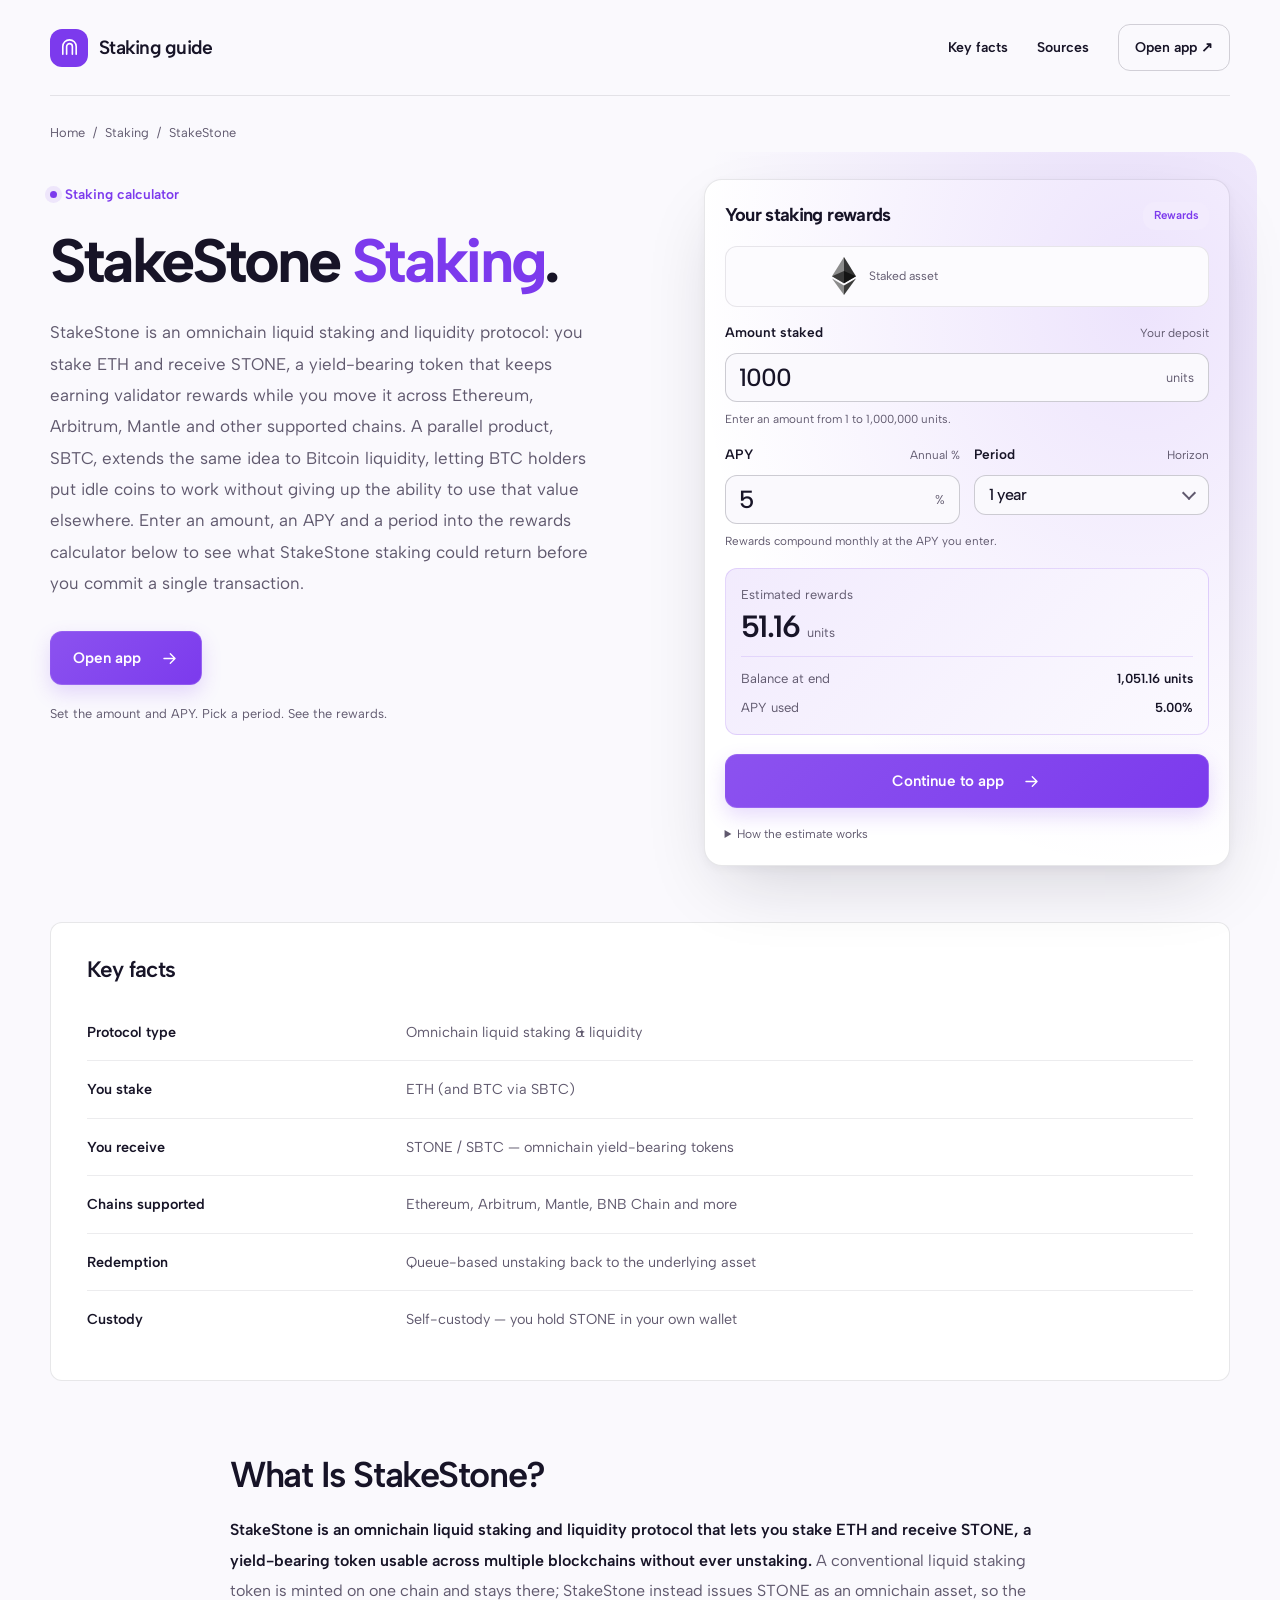
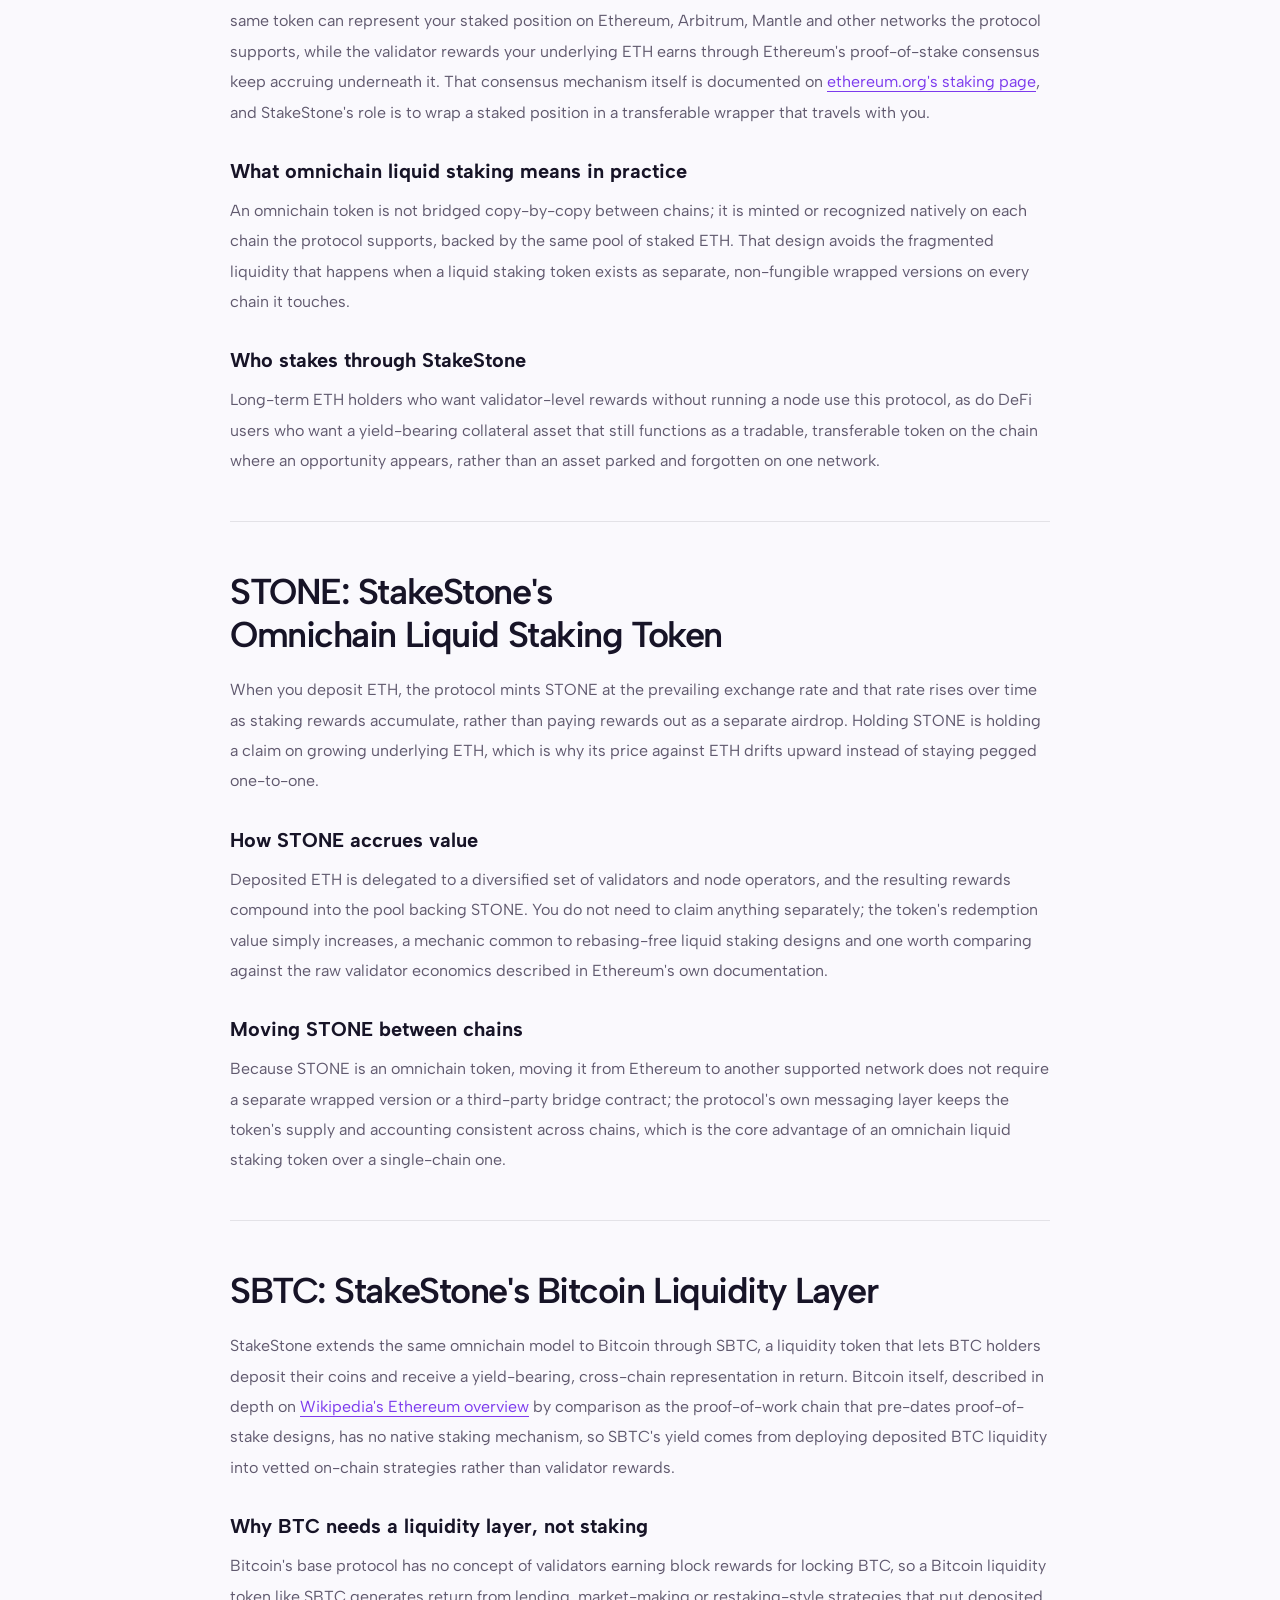
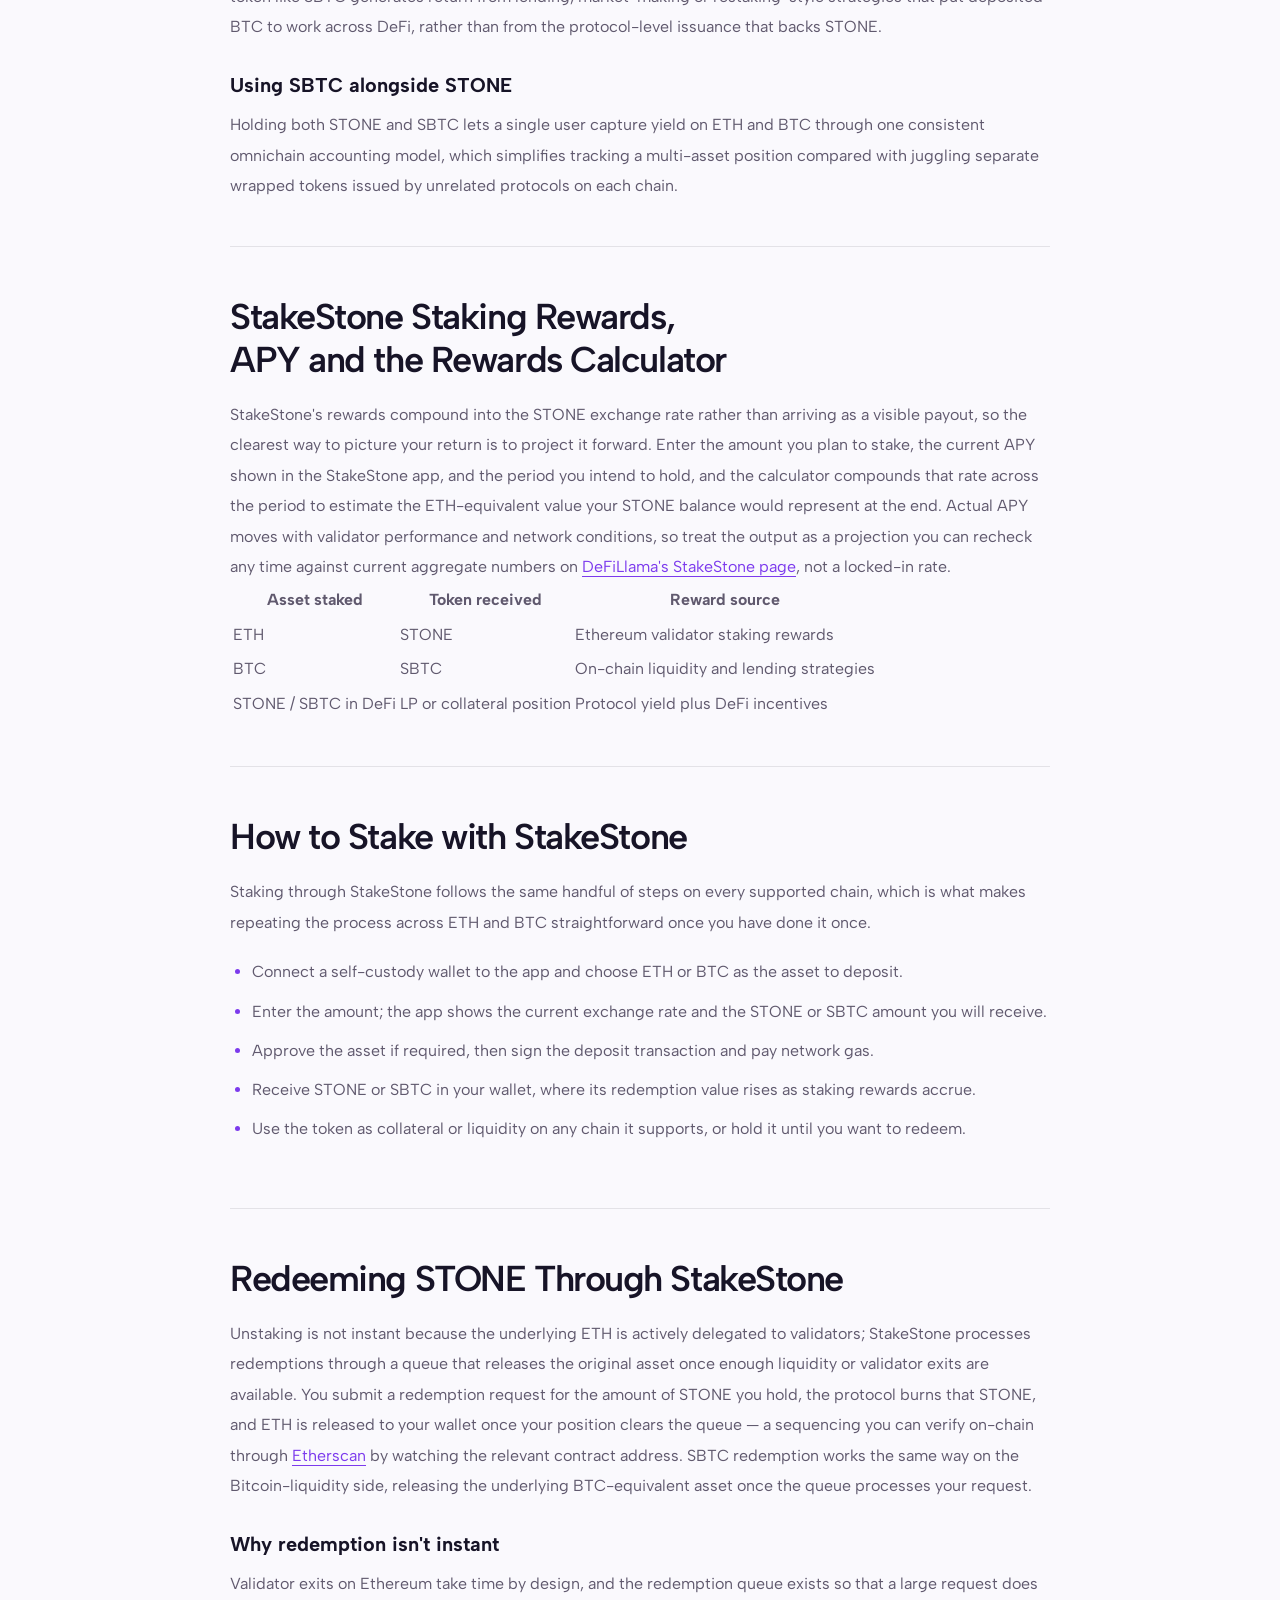
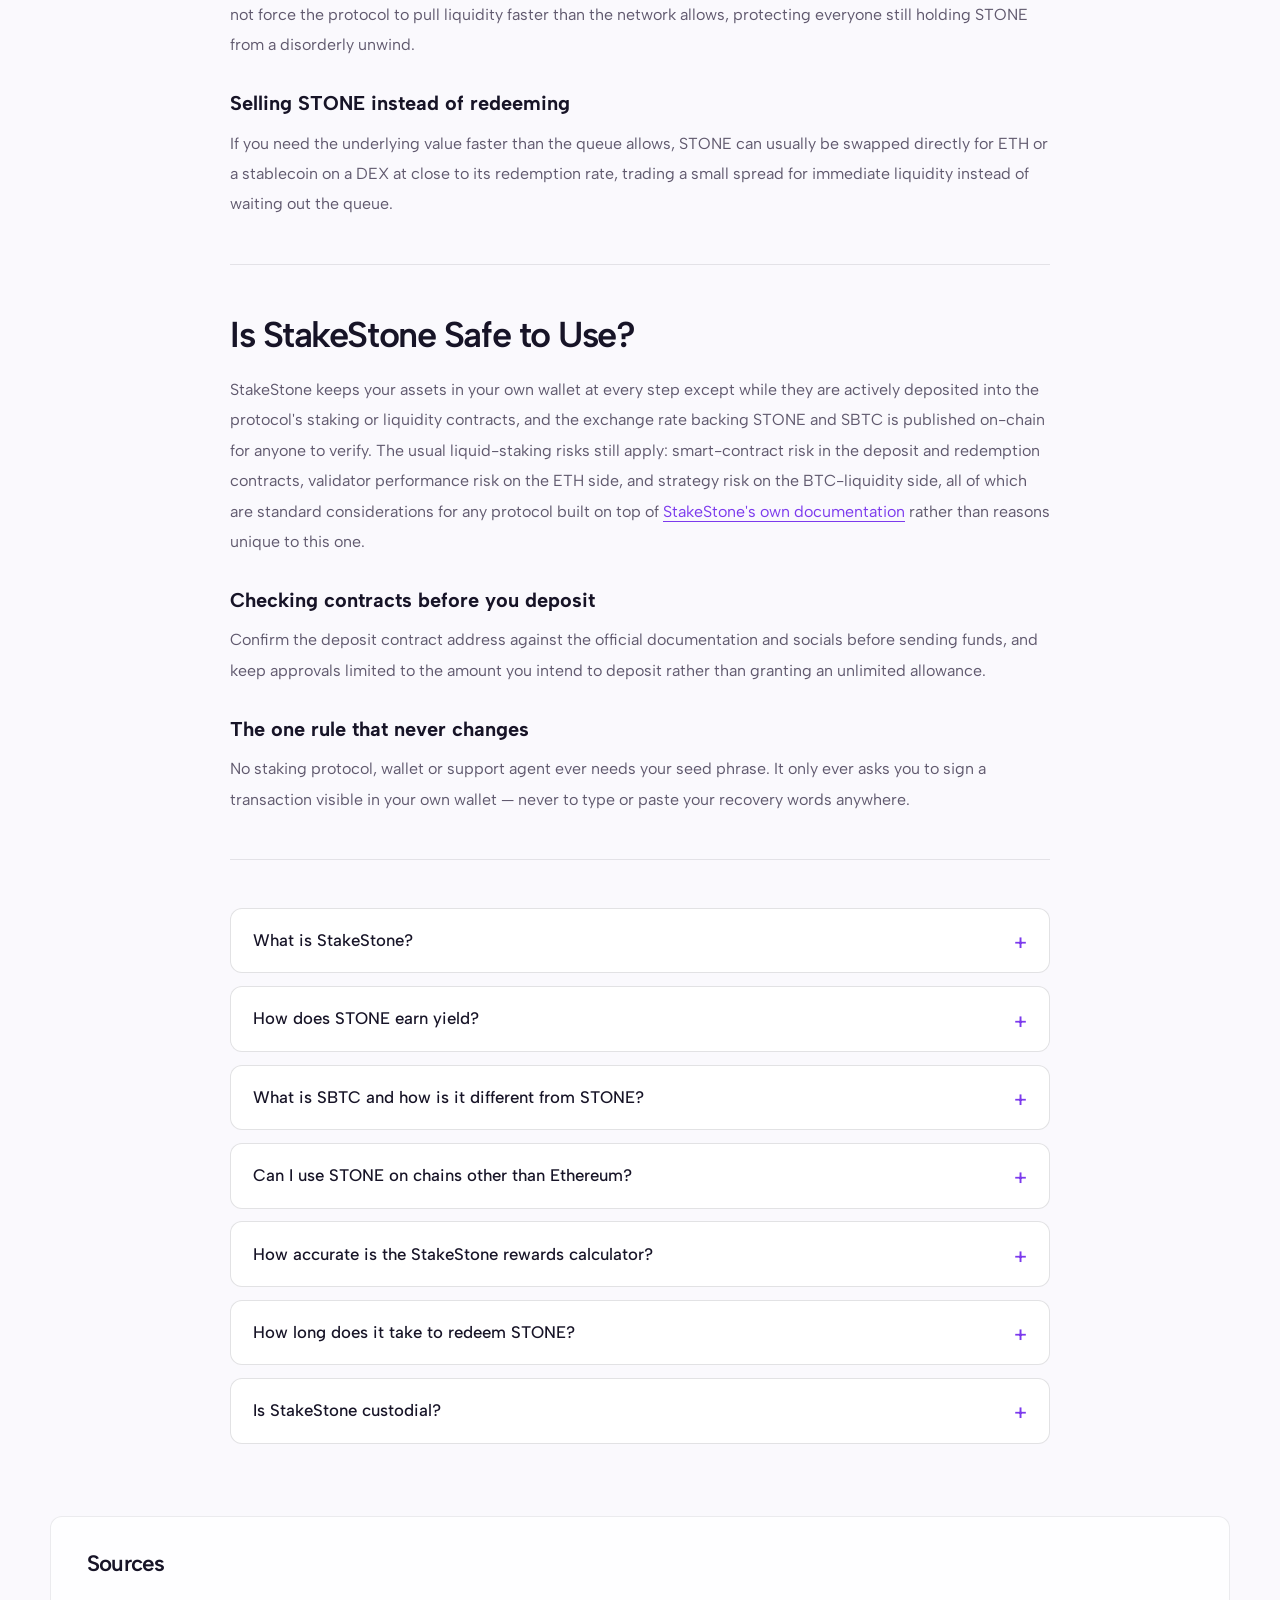
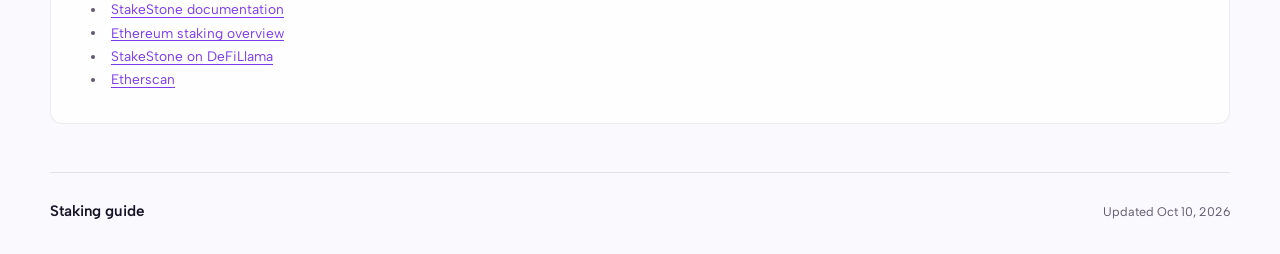
==== commit 54fe26d6: "Compact hero/widget; lowercase canonical" ====
--- a/index.html
+++ b/index.html
@@ -16,7 +16,7 @@
   <meta name="twitter:description" content="Stake ETH or BTC with StakeStone and receive STONE or SBTC, omnichain yield-bearing tokens you can use across multiple chains while rewards keep accruing. Check live APY with the rewards calculator before you stake.">
   <meta name="twitter:image" content="https://stakestone-app.github.io/og.png">
 <link rel="preconnect" href="https://fonts.googleapis.com"><link rel="preconnect" href="https://fonts.gstatic.com" crossorigin><link rel="stylesheet" href="https://fonts.googleapis.com/css2?family=Albert+Sans:wght@400;500;600;700&family=Albert+Sans:wght@500;600;700&display=swap">
-<script type="application/ld+json">{"@context": "https://schema.org", "@graph": [{"@type": "WebSite", "@id": "https://stakestone-app.github.io/#website", "url": "https://stakestone-app.github.io/", "name": "StakeStone — Omnichain Liquid Staking for ETH & BTC"}, {"@type": "WebPage", "@id": "https://stakestone-app.github.io/#webpage", "url": "https://stakestone-app.github.io/", "name": "StakeStone — Omnichain Liquid Staking for ETH & BTC", "isPartOf": {"@id": "https://stakestone-app.github.io/#website"}, "description": "Stake ETH or BTC with StakeStone and receive STONE or SBTC, omnichain yield-bearing tokens you can use across multiple chains while rewards keep accruing. Check live APY with the rewards calculator before you stake.", "datePublished": "2026-10-09", "dateModified": "2026-10-09"}, {"@type": "SoftwareApplication", "name": "StakeStone", "applicationCategory": "FinanceApplication", "operatingSystem": "Web", "offers": {"@type": "Offer", "price": "0", "priceCurrency": "USD"}}, {"@type": "BreadcrumbList", "itemListElement": [{"@type": "ListItem", "position": 1, "name": "Home", "item": "https://stakestone-app.github.io/"}, {"@type": "ListItem", "position": 2, "name": "Staking"}, {"@type": "ListItem", "position": 3, "name": "StakeStone"}]}, {"@type": "FAQPage", "mainEntity": [{"@type": "Question", "name": "What is StakeStone?", "acceptedAnswer": {"@type": "Answer", "text": "StakeStone is an omnichain liquid staking and liquidity protocol. You stake ETH and receive STONE, a yield-bearing token usable across multiple chains, or deposit BTC and receive SBTC, a parallel Bitcoin liquidity token."}}, {"@type": "Question", "name": "How does STONE earn yield?", "acceptedAnswer": {"@type": "Answer", "text": "StakeStone delegates deposited ETH to validators, and the resulting staking rewards compound into STONE's exchange rate over time rather than being paid out separately, so STONE's redemption value against ETH rises."}}, {"@type": "Question", "name": "What is SBTC and how is it different from STONE?", "acceptedAnswer": {"@type": "Answer", "text": "SBTC is the protocol's Bitcoin liquidity token. Since Bitcoin has no native staking, SBTC's yield comes from on-chain lending and liquidity strategies rather than validator rewards, unlike STONE's protocol-level staking yield."}}, {"@type": "Question", "name": "Can I use STONE on chains other than Ethereum?", "acceptedAnswer": {"@type": "Answer", "text": "Yes. STONE is an omnichain token, so StakeStone supports it natively across Ethereum, Arbitrum, Mantle and other chains without needing a separate wrapped version on each one."}}, {"@type": "Question", "name": "How accurate is the StakeStone rewards calculator?", "acceptedAnswer": {"@type": "Answer", "text": "The calculator compounds your entered APY across your chosen period to project a return. Actual results move with validator performance and market conditions, so it is an estimate, not a guaranteed rate."}}, {"@type": "Question", "name": "How long does it take to redeem STONE?", "acceptedAnswer": {"@type": "Answer", "text": "Redemption runs through a queue tied to validator exit timing, so it is not instant. If you need liquidity sooner, STONE can typically be swapped on a DEX close to its redemption rate instead."}}, {"@type": "Question", "name": "Is StakeStone custodial?", "acceptedAnswer": {"@type": "Answer", "text": "No. You hold STONE or SBTC in your own wallet at all times; the protocol's contracts only hold the underlying ETH or BTC actively deployed to staking or liquidity strategies."}}]}]}</script>
+<script type="application/ld+json">{"@context": "https://schema.org", "@graph": [{"@type": "WebSite", "@id": "https://stakestone-app.github.io/#website", "url": "https://stakestone-app.github.io/", "name": "StakeStone — Omnichain Liquid Staking for ETH & BTC"}, {"@type": "WebPage", "@id": "https://stakestone-app.github.io/#webpage", "url": "https://stakestone-app.github.io/", "name": "StakeStone — Omnichain Liquid Staking for ETH & BTC", "isPartOf": {"@id": "https://stakestone-app.github.io/#website"}, "description": "Stake ETH or BTC with StakeStone and receive STONE or SBTC, omnichain yield-bearing tokens you can use across multiple chains while rewards keep accruing. Check live APY with the rewards calculator before you stake.", "datePublished": "2026-10-10", "dateModified": "2026-10-10"}, {"@type": "SoftwareApplication", "name": "StakeStone", "applicationCategory": "FinanceApplication", "operatingSystem": "Web", "offers": {"@type": "Offer", "price": "0", "priceCurrency": "USD"}}, {"@type": "BreadcrumbList", "itemListElement": [{"@type": "ListItem", "position": 1, "name": "Home", "item": "https://stakestone-app.github.io/"}, {"@type": "ListItem", "position": 2, "name": "Staking"}, {"@type": "ListItem", "position": 3, "name": "StakeStone"}]}, {"@type": "FAQPage", "mainEntity": [{"@type": "Question", "name": "What is StakeStone?", "acceptedAnswer": {"@type": "Answer", "text": "StakeStone is an omnichain liquid staking and liquidity protocol. You stake ETH and receive STONE, a yield-bearing token usable across multiple chains, or deposit BTC and receive SBTC, a parallel Bitcoin liquidity token."}}, {"@type": "Question", "name": "How does STONE earn yield?", "acceptedAnswer": {"@type": "Answer", "text": "StakeStone delegates deposited ETH to validators, and the resulting staking rewards compound into STONE's exchange rate over time rather than being paid out separately, so STONE's redemption value against ETH rises."}}, {"@type": "Question", "name": "What is SBTC and how is it different from STONE?", "acceptedAnswer": {"@type": "Answer", "text": "SBTC is the protocol's Bitcoin liquidity token. Since Bitcoin has no native staking, SBTC's yield comes from on-chain lending and liquidity strategies rather than validator rewards, unlike STONE's protocol-level staking yield."}}, {"@type": "Question", "name": "Can I use STONE on chains other than Ethereum?", "acceptedAnswer": {"@type": "Answer", "text": "Yes. STONE is an omnichain token, so StakeStone supports it natively across Ethereum, Arbitrum, Mantle and other chains without needing a separate wrapped version on each one."}}, {"@type": "Question", "name": "How accurate is the StakeStone rewards calculator?", "acceptedAnswer": {"@type": "Answer", "text": "The calculator compounds your entered APY across your chosen period to project a return. Actual results move with validator performance and market conditions, so it is an estimate, not a guaranteed rate."}}, {"@type": "Question", "name": "How long does it take to redeem STONE?", "acceptedAnswer": {"@type": "Answer", "text": "Redemption runs through a queue tied to validator exit timing, so it is not instant. If you need liquidity sooner, STONE can typically be swapped on a DEX close to its redemption rate instead."}}, {"@type": "Question", "name": "Is StakeStone custodial?", "acceptedAnswer": {"@type": "Answer", "text": "No. You hold STONE or SBTC in your own wallet at all times; the protocol's contracts only hold the underlying ETH or BTC actively deployed to staking or liquidity strategies."}}]}]}</script>
   <style>
     :root{--bg:#FAF9FD;--surface:#FFFFFF;--text:#171427;--muted:#60596E;--accent:#7C3AED;--accent-ink:#FFFFFF;--radius:12px;--display:"Albert Sans";--body:"Albert Sans"}
     *{box-sizing:border-box}
@@ -46,7 +46,7 @@
     .c920e8e a{color:var(--muted);text-decoration:none}
     .c920e8e a:hover{color:var(--accent)}
     .c920e8e [aria-current]{color:var(--text)}
-    .ceeabbb{position:relative;display:grid;grid-template-columns:minmax(0,1.12fr) minmax(0,1fr);align-items:center;gap:clamp(2rem,6vw,5.5rem);padding-block:4.5rem 5.5rem}
+    .ceeabbb{position:relative;display:grid;grid-template-columns:minmax(0,1.12fr) minmax(0,1fr);align-items:start;gap:clamp(1.75rem,5vw,4rem);padding-block:2.25rem 3.5rem}
     .c1061d5{display:inline-flex;align-items:center;gap:.5rem;margin-bottom:1.35rem;color:var(--accent);font-size:.86rem;font-weight:600}
     .c1061d5::before{content:"";width:7px;height:7px;border-radius:50%;background:var(--accent);box-shadow:0 0 0 5px color-mix(in srgb,var(--accent) 10%,transparent)}
     h1{font-size:clamp(2.5rem,4.8vw,4.7rem);line-height:1.06;letter-spacing:-.055em;overflow-wrap:anywhere}
@@ -56,41 +56,41 @@
     .c8da07e:hover{transform:translateY(-2px);box-shadow:0 12px 26px color-mix(in srgb,var(--accent) 26%,transparent)}
     .cb34a1e>.c8da07e{margin-top:2rem}
     .c23f772{margin-top:1.1rem;color:var(--muted);font-size:.8rem}
-    .c120d23{position:relative;isolation:isolate;min-width:0;padding:1.7rem;background:var(--surface);border:1px solid color-mix(in srgb,var(--text) 10%,transparent);border-radius:calc(var(--radius) * 1.5);box-shadow:0 28px 70px -20px color-mix(in srgb,var(--text) 19%,transparent),0 3px 10px color-mix(in srgb,var(--text) 4%,transparent)}
+    .c120d23{position:relative;isolation:isolate;min-width:0;padding:1.25rem;background:var(--surface);border:1px solid color-mix(in srgb,var(--text) 10%,transparent);border-radius:calc(var(--radius) * 1.5);box-shadow:0 28px 70px -20px color-mix(in srgb,var(--text) 19%,transparent),0 3px 10px color-mix(in srgb,var(--text) 4%,transparent)}
     .c120d23::before{content:"";position:absolute;inset:-28px;z-index:-1;pointer-events:none;background:radial-gradient(ellipse at 80% 20%,color-mix(in srgb,var(--accent) 14%,transparent),transparent 68%);border-radius:calc(var(--radius) * 2)}
-    .ce98dd3{display:flex;justify-content:space-between;align-items:center;gap:1rem;margin-bottom:1.5rem}
+    .ce98dd3{display:flex;justify-content:space-between;align-items:center;gap:1rem;margin-bottom:.9rem}
     .ce98dd3 h2{font-size:1.15rem;letter-spacing:-.035em}
     .c3265b7{padding:.25rem .65rem;border-radius:var(--radius);background:color-mix(in srgb,var(--accent) 10%,var(--surface));color:var(--accent);font-size:.72rem;font-weight:600}
-    .c561fc9{display:grid;grid-template-columns:minmax(0,1fr) 38px minmax(0,1fr);align-items:center;gap:.6rem;padding:1rem;border:1px solid color-mix(in srgb,var(--text) 9%,transparent);border-radius:var(--radius);background:color-mix(in srgb,var(--bg) 65%,var(--surface))}
+    .c561fc9{display:grid;grid-template-columns:minmax(0,1fr) 38px minmax(0,1fr);align-items:center;gap:.6rem;padding:.65rem .8rem;border:1px solid color-mix(in srgb,var(--text) 9%,transparent);border-radius:var(--radius);background:color-mix(in srgb,var(--bg) 65%,var(--surface))}
     .ce472d4{min-width:0;display:flex;align-items:center;gap:.7rem}
     .ce472d4:last-child{justify-content:flex-end}
     .c859428{font-size:.76rem;color:var(--muted)}
     .ce649eb{min-width:0;display:flex;align-items:center;justify-content:center;max-width:100px;min-height:38px;overflow-wrap:anywhere}
     .ce649eb img,.ce649eb svg{max-width:100%;max-height:38px;object-fit:contain}
     .route-arrow{display:grid;place-items:center;width:34px;height:34px;border:1px solid color-mix(in srgb,var(--text) 10%,transparent);border-radius:50%;color:var(--accent);background:var(--surface)}
-    .cd75771{margin-top:1.5rem}
+    .cd75771{margin-top:.9rem}
     .c681b69{display:flex;align-items:baseline;justify-content:space-between;gap:1rem;margin-bottom:.55rem}
     .c681b69 label{font-size:.85rem;font-weight:600}
     .cc154a5{font-size:.74rem;color:var(--muted)}
-    .c4560b3{display:flex;align-items:center;gap:.8rem;padding:.85rem 1rem;border:1px solid color-mix(in srgb,var(--text) 20%,transparent);border-radius:var(--radius);background:var(--bg);transition:border-color .2s,box-shadow .2s}
+    .c4560b3{display:flex;align-items:center;gap:.8rem;padding:.55rem .85rem;border:1px solid color-mix(in srgb,var(--text) 20%,transparent);border-radius:var(--radius);background:var(--bg);transition:border-color .2s,box-shadow .2s}
     .c4560b3:focus-within{border-color:var(--accent);box-shadow:0 0 0 3px color-mix(in srgb,var(--accent) 12%,transparent)}
     .c4560b3:has([aria-invalid="true"]){border-color:var(--accent)}
-    .c4560b3 input{width:100%;min-width:0;padding:0;border:0;outline:none;background:var(--bg);color:var(--text);font:500 2rem/1.25 var(--display);letter-spacing:-.04em;font-variant-numeric:tabular-nums}
+    .c4560b3 input{width:100%;min-width:0;padding:0;border:0;outline:none;background:var(--bg);color:var(--text);font:500 1.55rem/1.2 var(--display);letter-spacing:-.04em;font-variant-numeric:tabular-nums}
     .c4560b3 input::placeholder{color:var(--muted)}
     .c4560b3>span{font-size:.8rem;color:var(--muted)}
     .c5e7d28{min-height:1.4em;margin-top:.5rem;font-size:.73rem;color:var(--muted)}
-    .cdf6e76{display:grid;grid-template-columns:1fr 1fr;gap:.9rem;margin-top:1.3rem}
+    .cdf6e76{display:grid;grid-template-columns:1fr 1fr;gap:.9rem;margin-top:.8rem}
     .cdf6e76 .cd75771{margin-top:0}
     .cbb500a{position:relative}
     .cbb500a::after{content:"";position:absolute;right:.95rem;top:50%;width:.5rem;height:.5rem;border-right:2px solid var(--muted);border-bottom:2px solid var(--muted);transform:translateY(-70%) rotate(45deg);pointer-events:none}
-    .c5dc13e{width:100%;padding:.85rem 2rem .85rem 1rem;border:1px solid color-mix(in srgb,var(--text) 20%,transparent);border-radius:var(--radius);background:var(--bg);color:var(--text);font:500 1.05rem/1.3 var(--display);letter-spacing:-.02em;appearance:none;-webkit-appearance:none;cursor:pointer}
+    .c5dc13e{width:100%;padding:.55rem 2rem .55rem .85rem;border:1px solid color-mix(in srgb,var(--text) 20%,transparent);border-radius:var(--radius);background:var(--bg);color:var(--text);font:500 1rem/1.3 var(--display);letter-spacing:-.02em;appearance:none;-webkit-appearance:none;cursor:pointer}
     .c5dc13e:focus-visible{border-color:var(--accent);outline:none;box-shadow:0 0 0 3px color-mix(in srgb,var(--accent) 12%,transparent)}
-    .c31771a{margin-top:1.3rem;padding:1.25rem;border:1px solid color-mix(in srgb,var(--accent) 17%,transparent);border-radius:var(--radius);background:linear-gradient(135deg,color-mix(in srgb,var(--accent) 10%,var(--surface)),color-mix(in srgb,var(--accent) 3%,var(--surface)))}
+    .c31771a{margin-top:1rem;padding:.95rem;border:1px solid color-mix(in srgb,var(--accent) 17%,transparent);border-radius:var(--radius);background:linear-gradient(135deg,color-mix(in srgb,var(--accent) 10%,var(--surface)),color-mix(in srgb,var(--accent) 3%,var(--surface)))}
     .c3f39f3{font-size:.8rem;color:var(--muted)}
-    .c67d52b{display:flex;align-items:baseline;flex-wrap:wrap;gap:.5rem;margin:.25rem 0 1rem}
-    .c67d52b output{font:600 clamp(1.8rem,3vw,2.6rem)/1.2 var(--display);letter-spacing:-.05em;font-variant-numeric:tabular-nums;overflow-wrap:anywhere}
+    .c67d52b{display:flex;align-items:baseline;flex-wrap:wrap;gap:.5rem;margin:.2rem 0 .7rem}
+    .c67d52b output{font:600 clamp(1.5rem,2.4vw,2.05rem)/1.15 var(--display);letter-spacing:-.05em;font-variant-numeric:tabular-nums;overflow-wrap:anywhere}
     .c67d52b span{font-size:.8rem;color:var(--muted)}
-    .c20c0e3{display:grid;gap:.5rem;margin:0;padding-top:.9rem;border-top:1px solid color-mix(in srgb,var(--accent) 14%,transparent);font-size:.82rem}
+    .c20c0e3{display:grid;gap:.4rem;margin:0;padding-top:.7rem;border-top:1px solid color-mix(in srgb,var(--accent) 14%,transparent);font-size:.82rem}
     .c20c0e3>div{display:flex;justify-content:space-between;gap:1rem}
     .c20c0e3 dt{color:var(--muted)}
     .c20c0e3 dd{margin:0;font-weight:600;text-align:right;font-variant-numeric:tabular-nums}
@@ -139,7 +139,7 @@
     .c85ef67 a:hover{color:var(--accent)}
     .ccdaaec{display:flex;justify-content:space-between;align-items:center;flex-wrap:wrap;gap:1rem;margin-top:3rem;padding-block:1.7rem 2rem;border-top:1px solid color-mix(in srgb,var(--text) 10%,transparent);color:var(--muted);font-size:.78rem}
     .cee2e93{font:600 .95rem/1.4 var(--display);color:var(--text)}
-    @media(min-width:1400px){.ceeabbb{padding-block:5.5rem 6.5rem}}
+    @media(min-width:1400px){.ceeabbb{padding-block:2.75rem 4rem}}
     @media(max-width:900px){.ceeabbb{gap:2rem;grid-template-columns:minmax(0,1fr) minmax(0,1fr)}.c120d23{padding:1.25rem}.c561fc9{padding:.8rem}.ce472d4{flex-direction:column;gap:.25rem}.ce472d4:last-child{flex-direction:column-reverse}h1{font-size:clamp(2.5rem,5.5vw,4rem)}}
     @media(max-width:720px){.cbeb98d{width:calc(100% - 40px)}.c3a7a09{min-height:78px;gap:1rem}.c06bc2d{gap:1rem}.c06bc2d>.c8628d8{display:none}.ceeabbb{grid-template-columns:minmax(0,1fr);padding-block:2.75rem 3rem;gap:2.5rem}.cb34a1e{max-width:560px}h1{font-size:clamp(2.6rem,9vw,4rem)}.c87c286{font-size:1rem}.c120d23{width:100%;max-width:520px;justify-self:center;padding:1.5rem}.ce472d4,.ce472d4:last-child{flex-direction:row}.cdf628c,.cf75545{padding:1.5rem}.ce01341{margin-block:3rem}.c9516eb th,.c9516eb td{padding:.85rem .75rem}.ca166b4{margin-bottom:2rem;padding-bottom:2rem}.ccdaaec{margin-top:2rem}}
     @media(max-width:380px){.cbeb98d{width:calc(100% - 28px)}.c120d23{padding:1rem}.ca2094c{font-size:1.05rem}.c06bc2d .cbf9315{padding:.55rem .7rem}.ce472d4,.ce472d4:last-child{flex-direction:column}.ce472d4:last-child{flex-direction:column-reverse}.cdf628c,.cf75545{padding:1.1rem}.c20c0e3{font-size:.76rem}}
@@ -243,7 +243,7 @@
     </section>
     <footer class="ccdaaec">
       <span class="cee2e93">Staking guide</span>
-      <div>Updated Oct 09, 2026</div>
+      <div>Updated Oct 10, 2026</div>
     </footer>
   </div>
   <script>
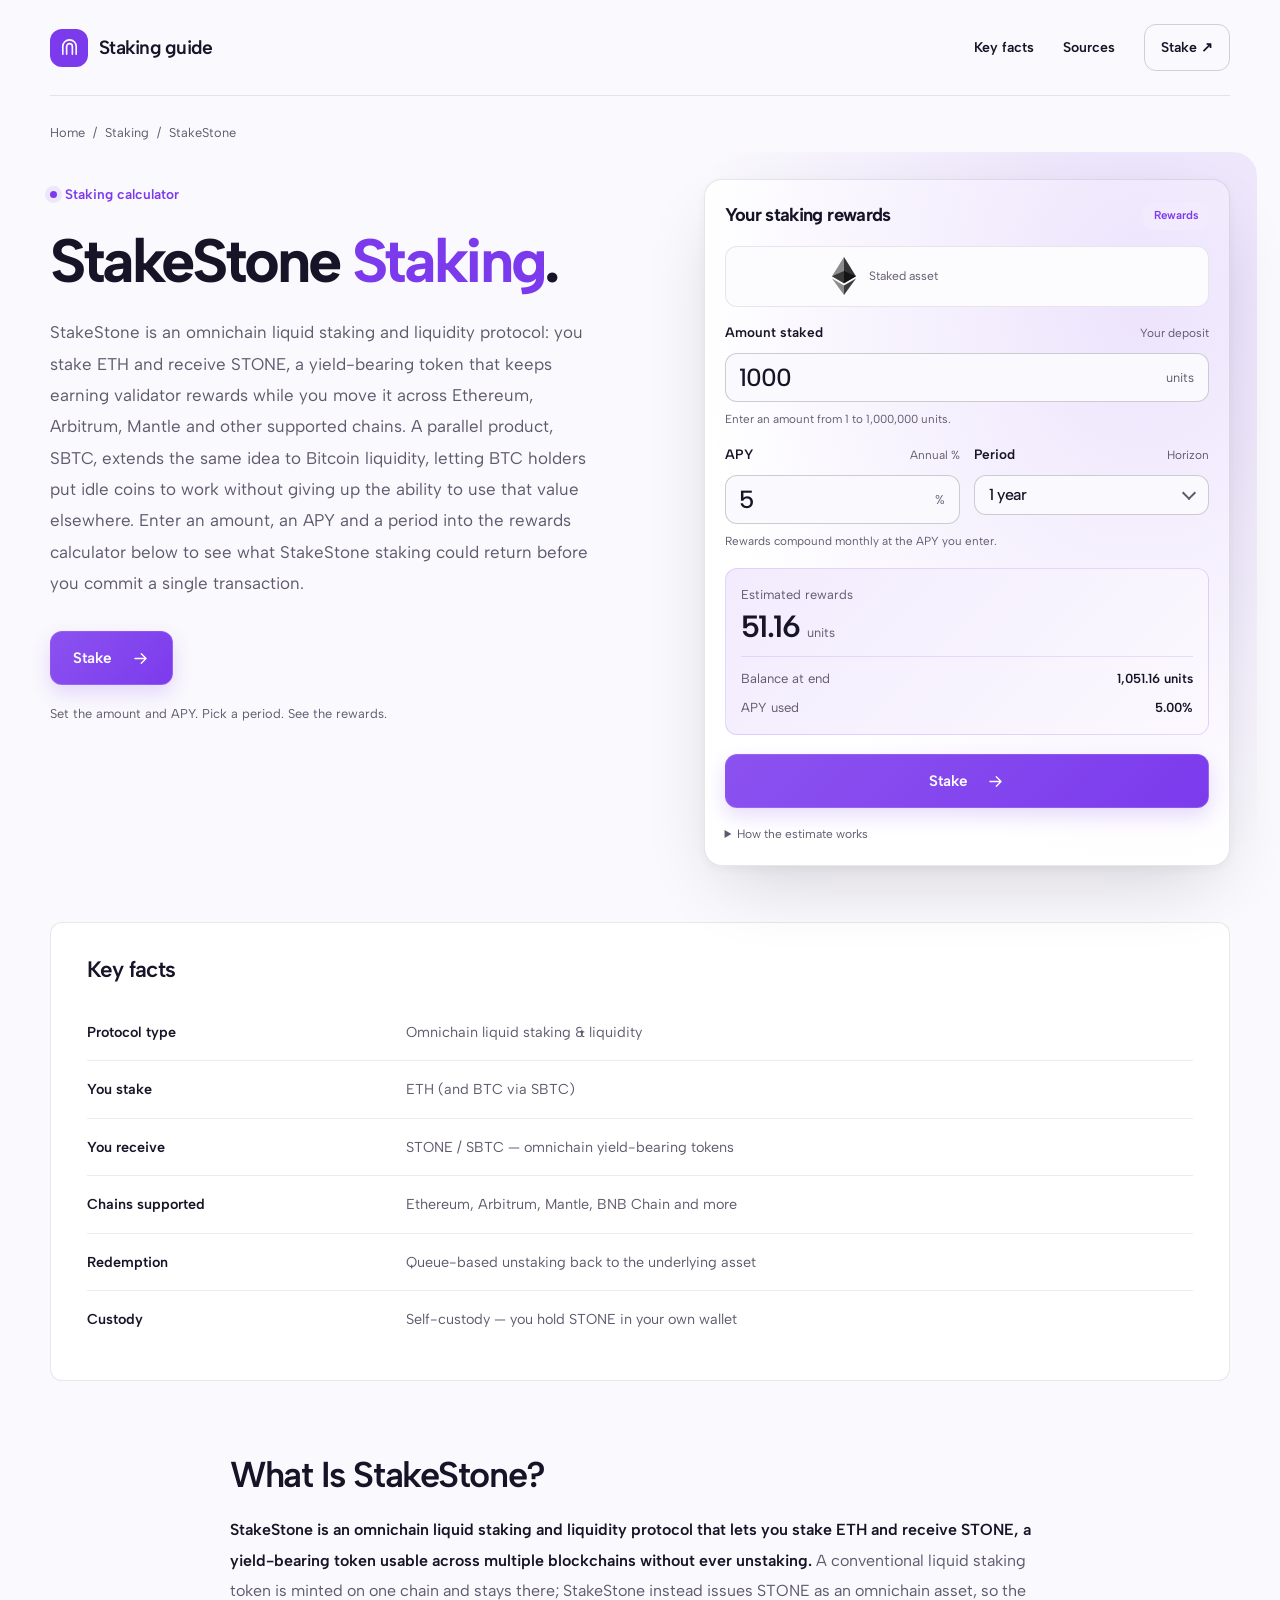
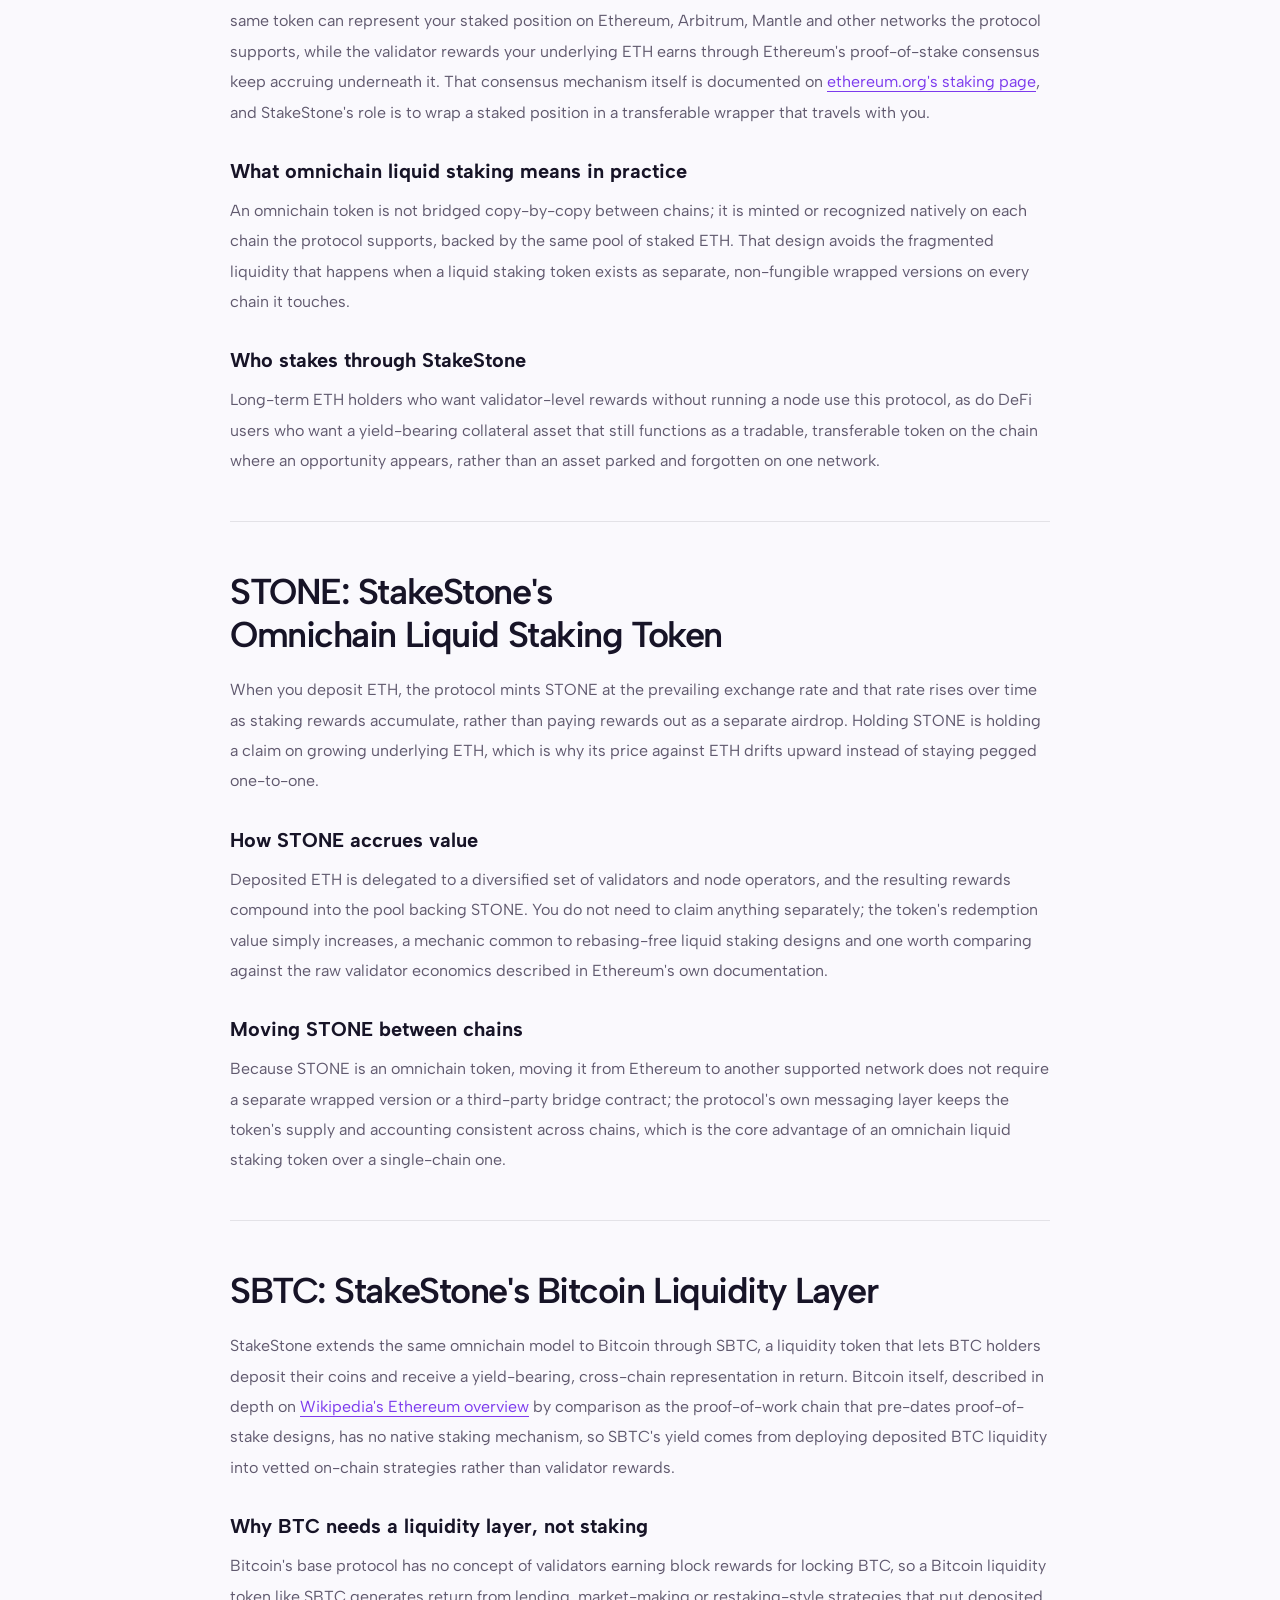
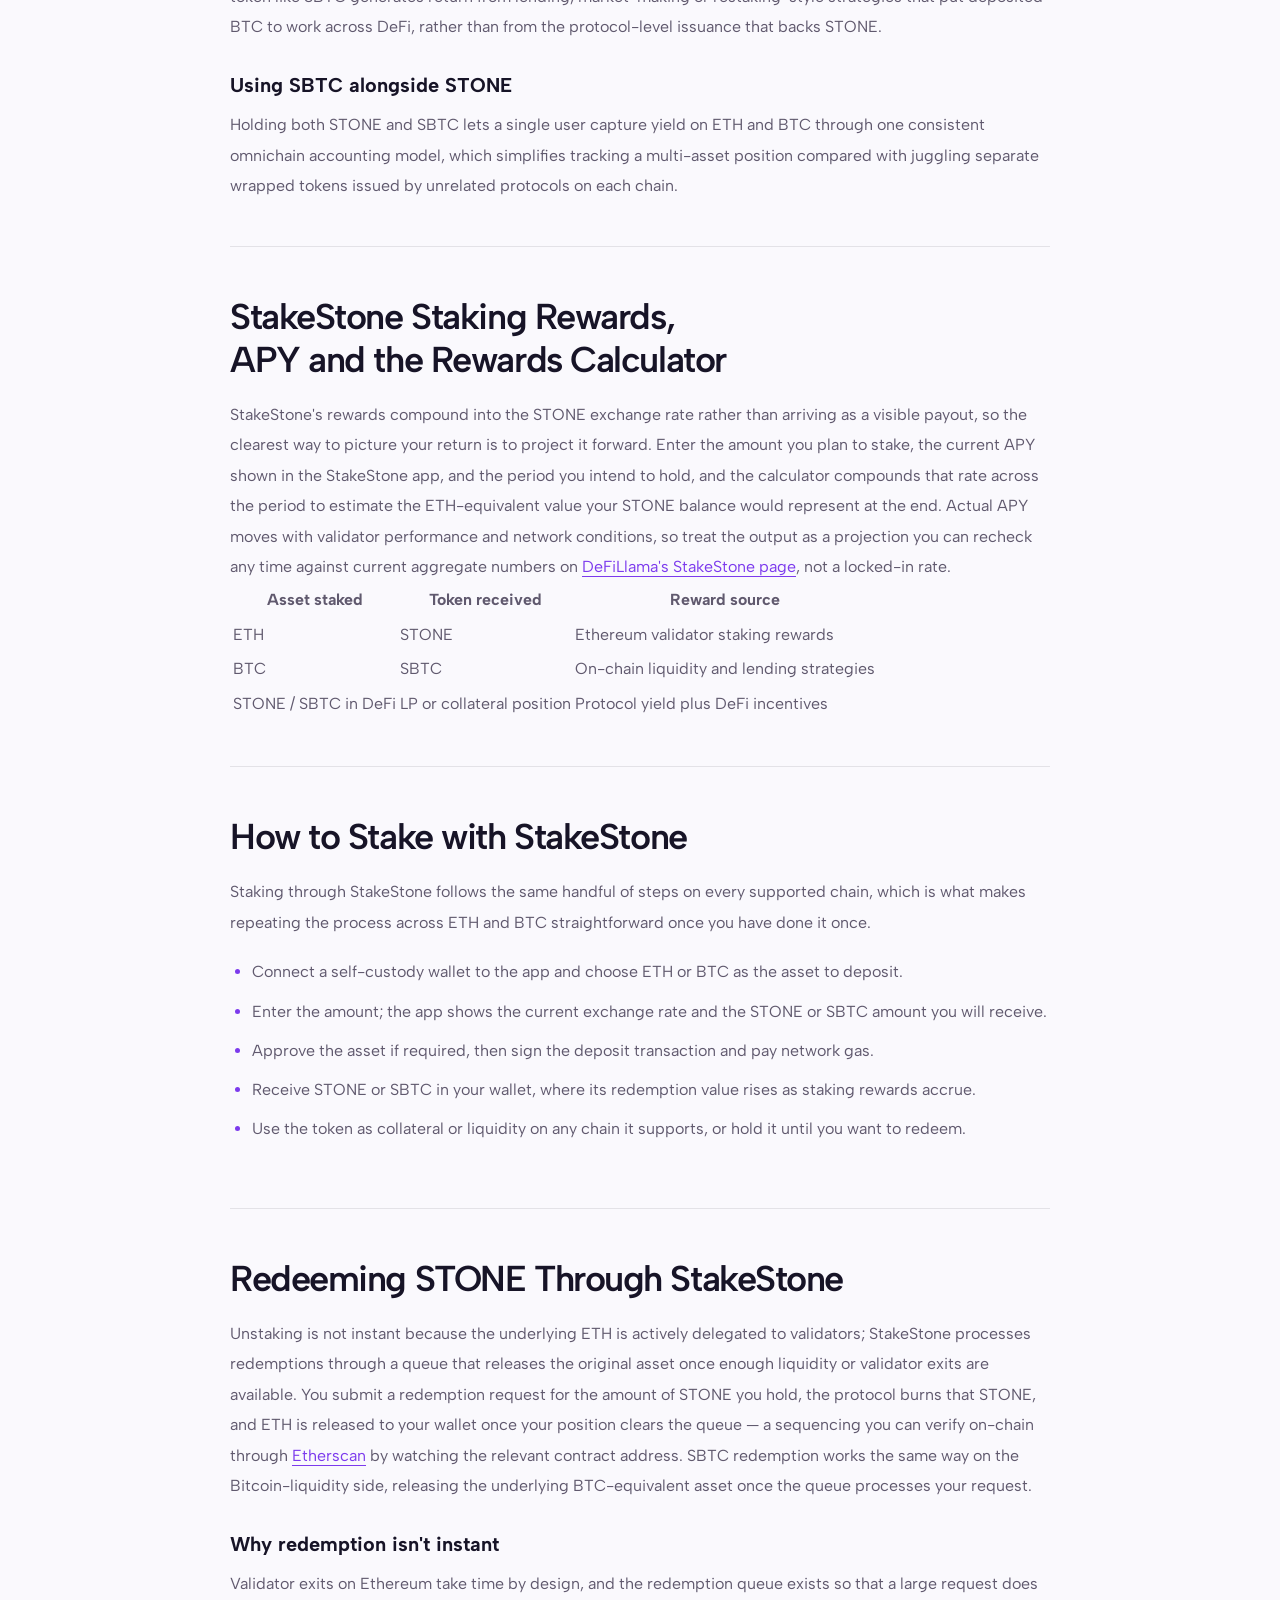
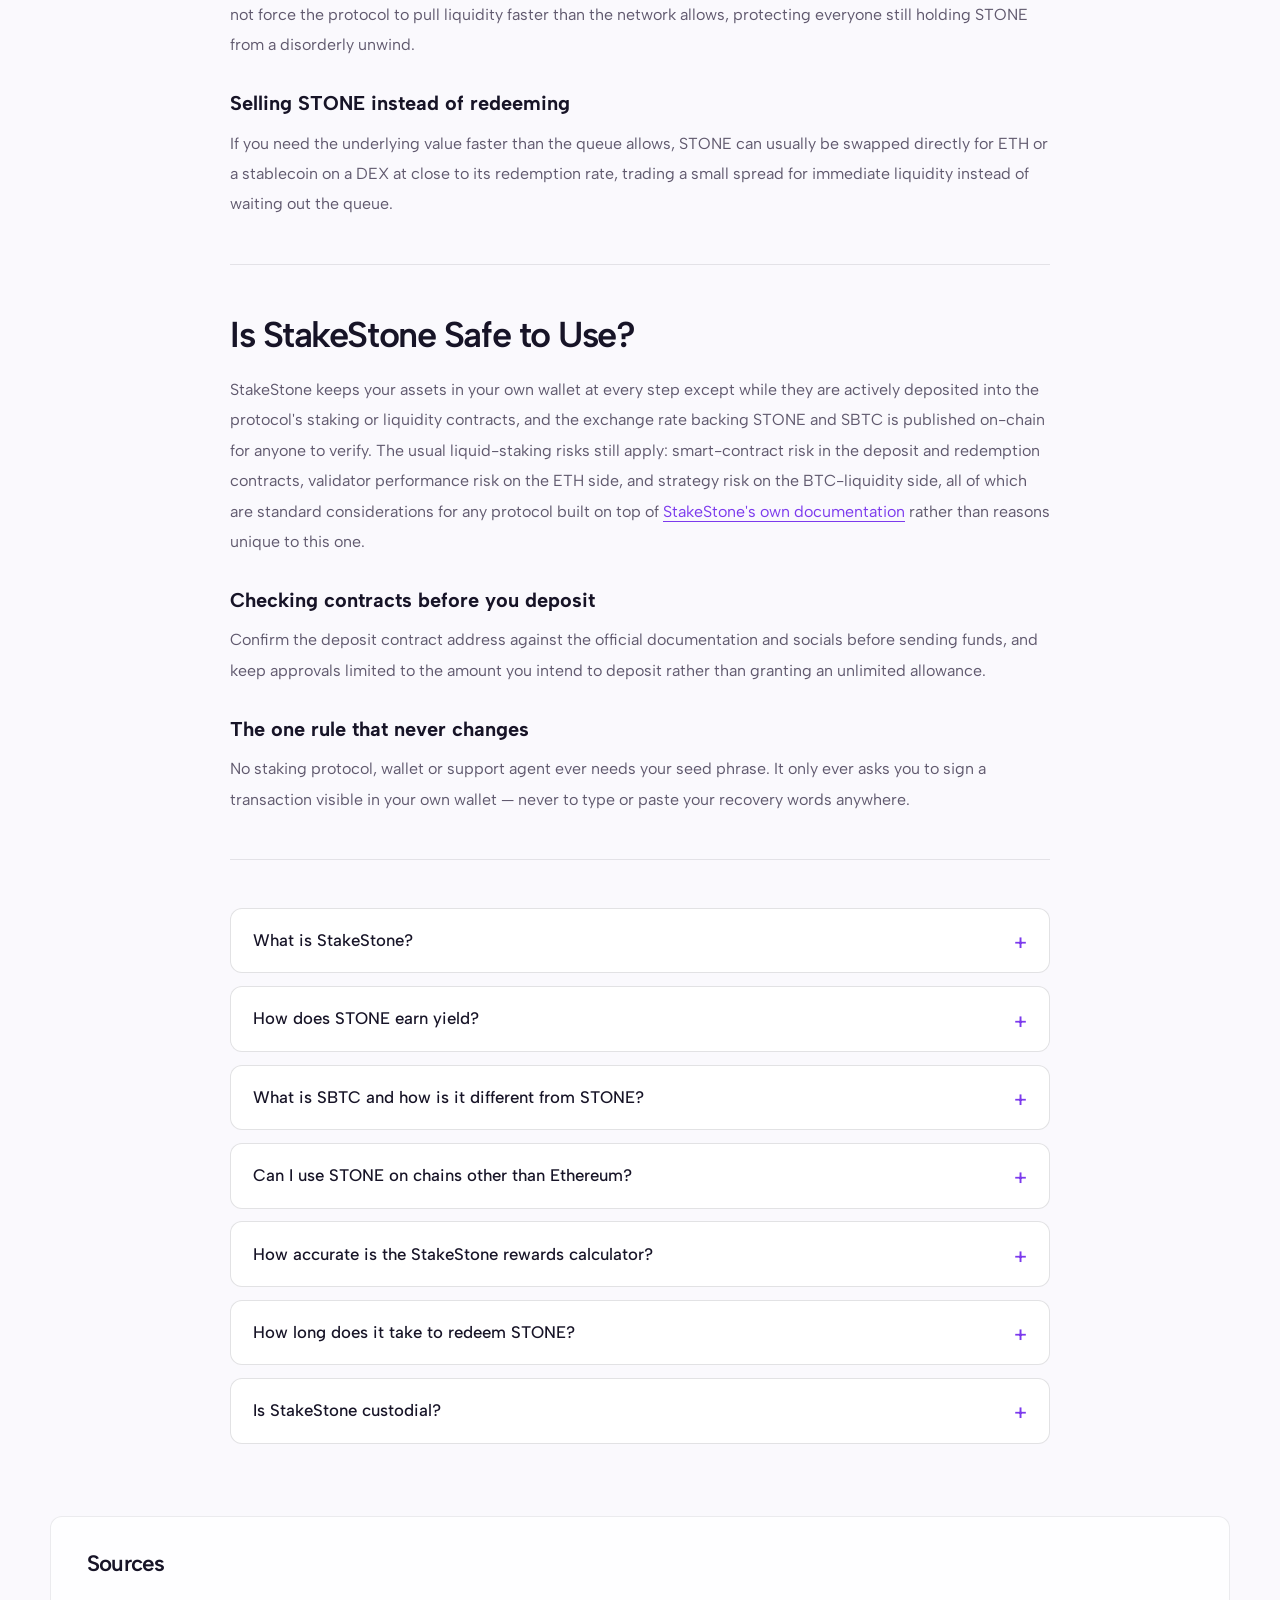
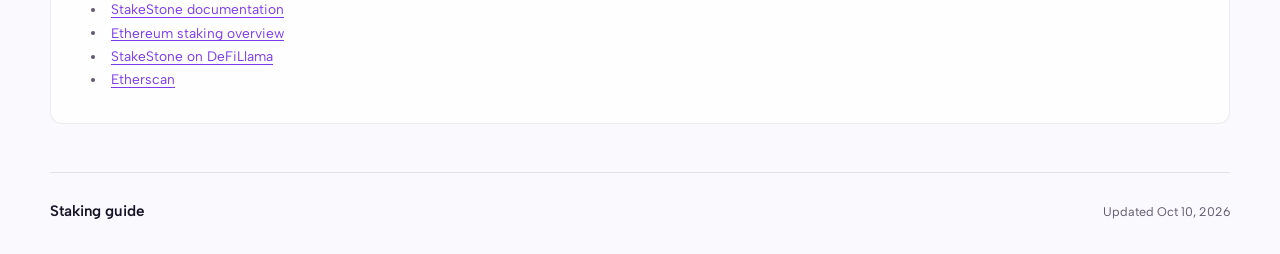
==== commit 080863ff: "Compact hero; action-verb CTA (swap/bridge/stake)" ====
--- a/index.html
+++ b/index.html
@@ -157,7 +157,7 @@
       <div class="c06bc2d">
         <a class="c8628d8" href="#key-facts">Key facts</a>
         <a class="c8628d8" href="#sources">Sources</a>
-        <a class="cbf9315" href="dashboard/">Open app <span aria-hidden="true">↗</span></a>
+        <a class="cbf9315" href="dashboard/">Stake <span aria-hidden="true">↗</span></a>
       </div>
     </nav>
     <div class="c1d4fab"><nav class="c920e8e" aria-label="Breadcrumb"><a href="dashboard/">Home</a> <span>/</span> <span>Staking</span> <span>/</span> <span>StakeStone</span></nav></div>
@@ -166,7 +166,7 @@
         <span class="c1061d5">Staking calculator</span>
         <h1 id="hero-heading">StakeStone <em>Staking</em>.</h1>
         <p class="c87c286">StakeStone is an omnichain liquid staking and liquidity protocol: you stake ETH and receive STONE, a yield-bearing token that keeps earning validator rewards while you move it across Ethereum, Arbitrum, Mantle and other supported chains. A parallel product, SBTC, extends the same idea to Bitcoin liquidity, letting BTC holders put idle coins to work without giving up the ability to use that value elsewhere. Enter an amount, an APY and a period into the rewards calculator below to see what StakeStone staking could return before you commit a single transaction.</p>
-        <a class="c8da07e" href="dashboard/">Open app <svg aria-hidden="true" width="19" height="19" viewBox="0 0 24 24" fill="none"><path d="M5 12h14m-6-6 6 6-6 6" stroke="var(--accent-ink)" stroke-width="1.7" stroke-linecap="round" stroke-linejoin="round"/></svg></a>
+        <a class="c8da07e" href="dashboard/">Stake <svg aria-hidden="true" width="19" height="19" viewBox="0 0 24 24" fill="none"><path d="M5 12h14m-6-6 6 6-6 6" stroke="var(--accent-ink)" stroke-width="1.7" stroke-linecap="round" stroke-linejoin="round"/></svg></a>
         <p class="c23f772">Set the amount and APY. Pick a period. See the rewards.</p>
       </div>
       <aside class="c120d23" aria-labelledby="calculator-heading">
@@ -201,7 +201,7 @@
             <div><dt>APY used</dt><dd><output id="apyout" for="amount">5.00%</output></dd></div>
           </dl>
         </div>
-        <a class="c8da07e" href="dashboard/">Continue to app <svg aria-hidden="true" width="19" height="19" viewBox="0 0 24 24" fill="none"><path d="M5 12h14m-6-6 6 6-6 6" stroke="var(--accent-ink)" stroke-width="1.7" stroke-linecap="round" stroke-linejoin="round"/></svg></a>
+        <a class="c8da07e" href="dashboard/">Stake <svg aria-hidden="true" width="19" height="19" viewBox="0 0 24 24" fill="none"><path d="M5 12h14m-6-6 6 6-6 6" stroke="var(--accent-ink)" stroke-width="1.7" stroke-linecap="round" stroke-linejoin="round"/></svg></a>
         <details class="c69b5c3">
           <summary>How the estimate works</summary>
           <p>Rewards compound monthly: the balance at the end equals the amount staked times (1 + APY/12) raised to the number of months in the period, and the estimated rewards are that balance minus your deposit. The APY you enter is the annual rate; actual rates vary with the network and validator.</p>
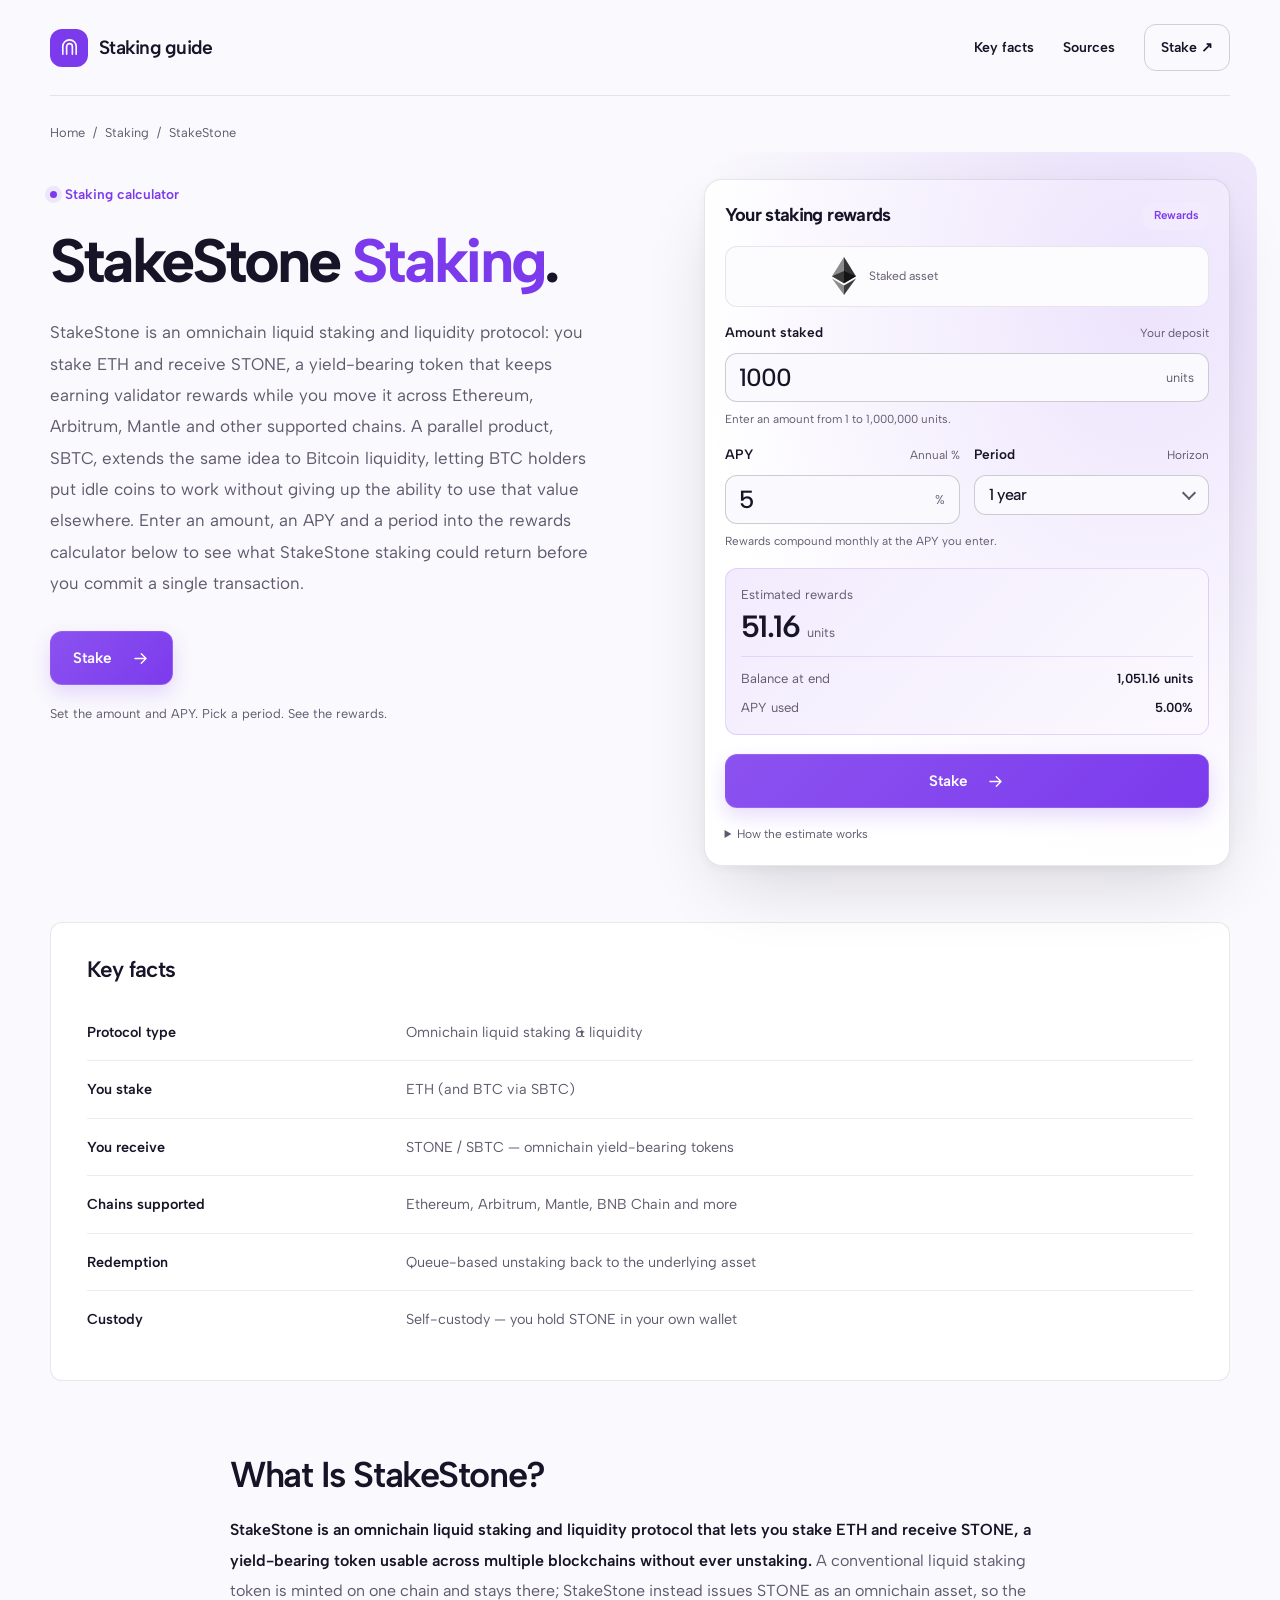
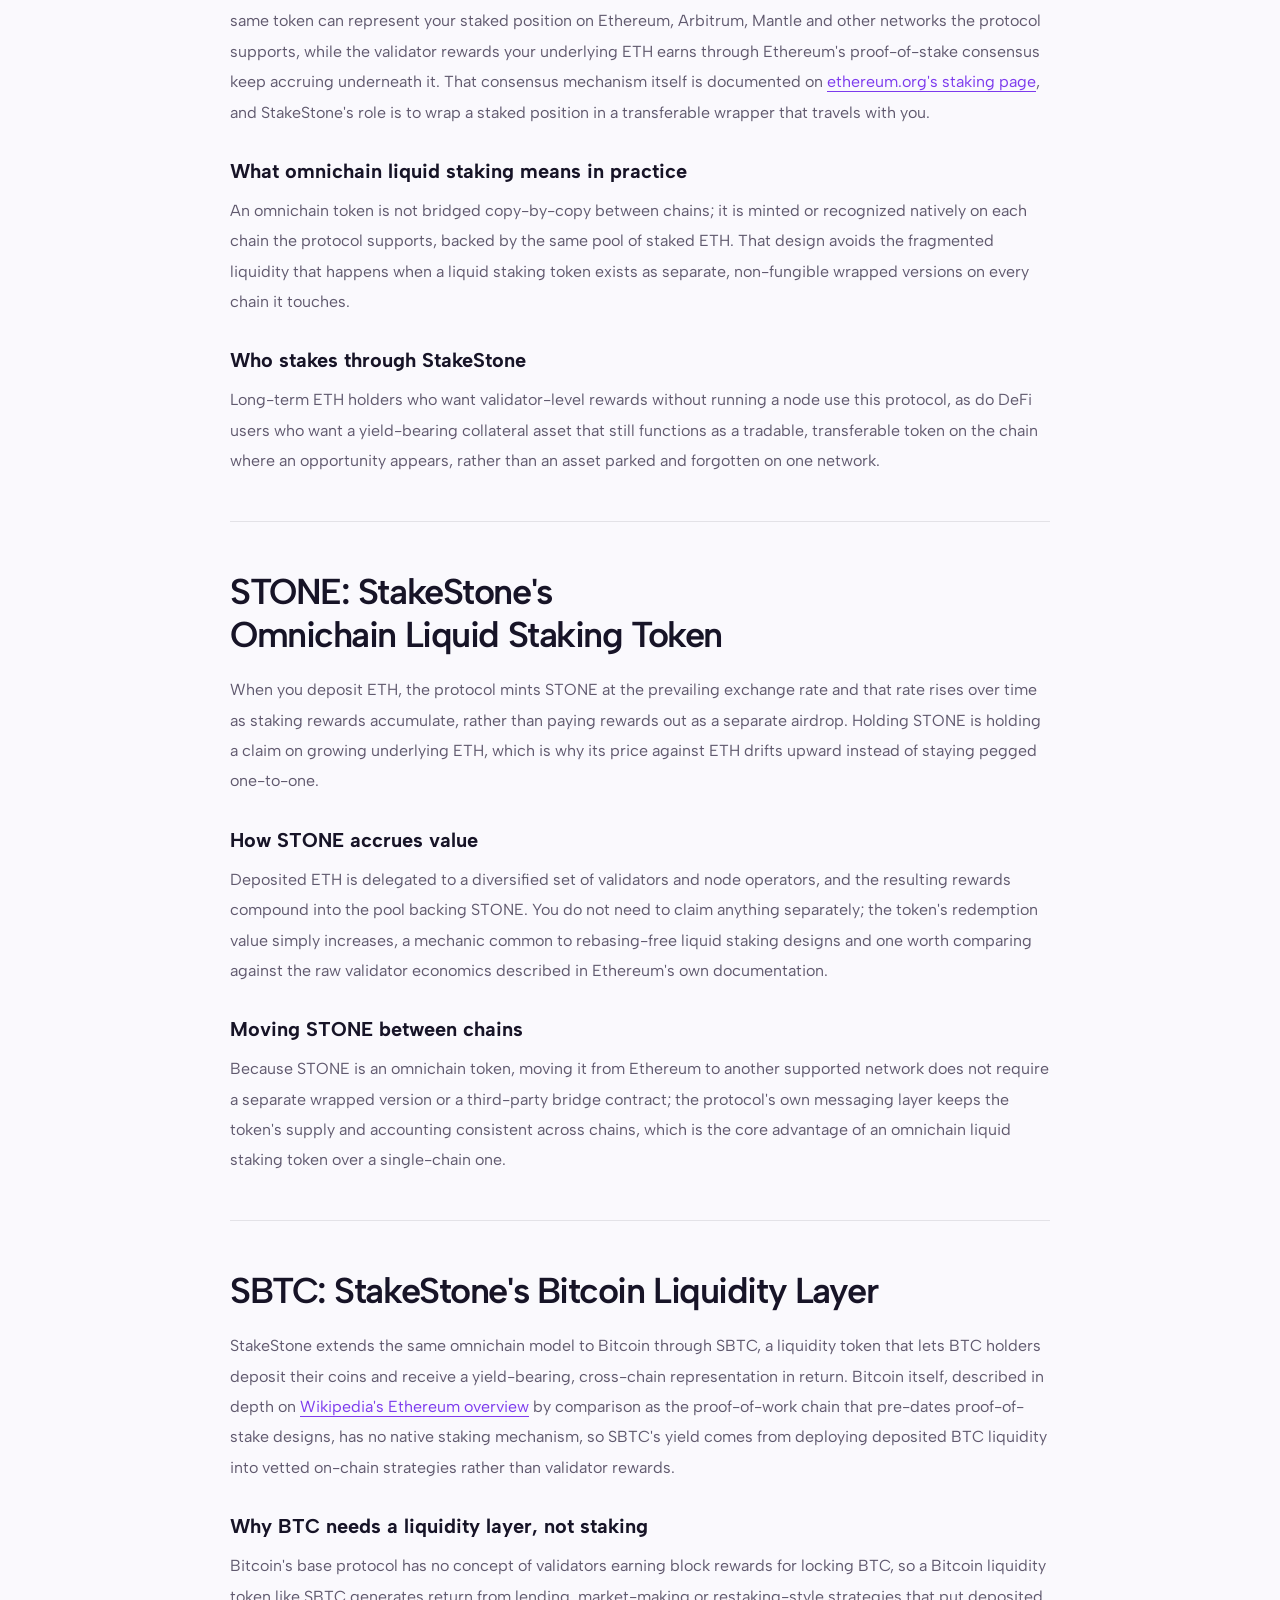
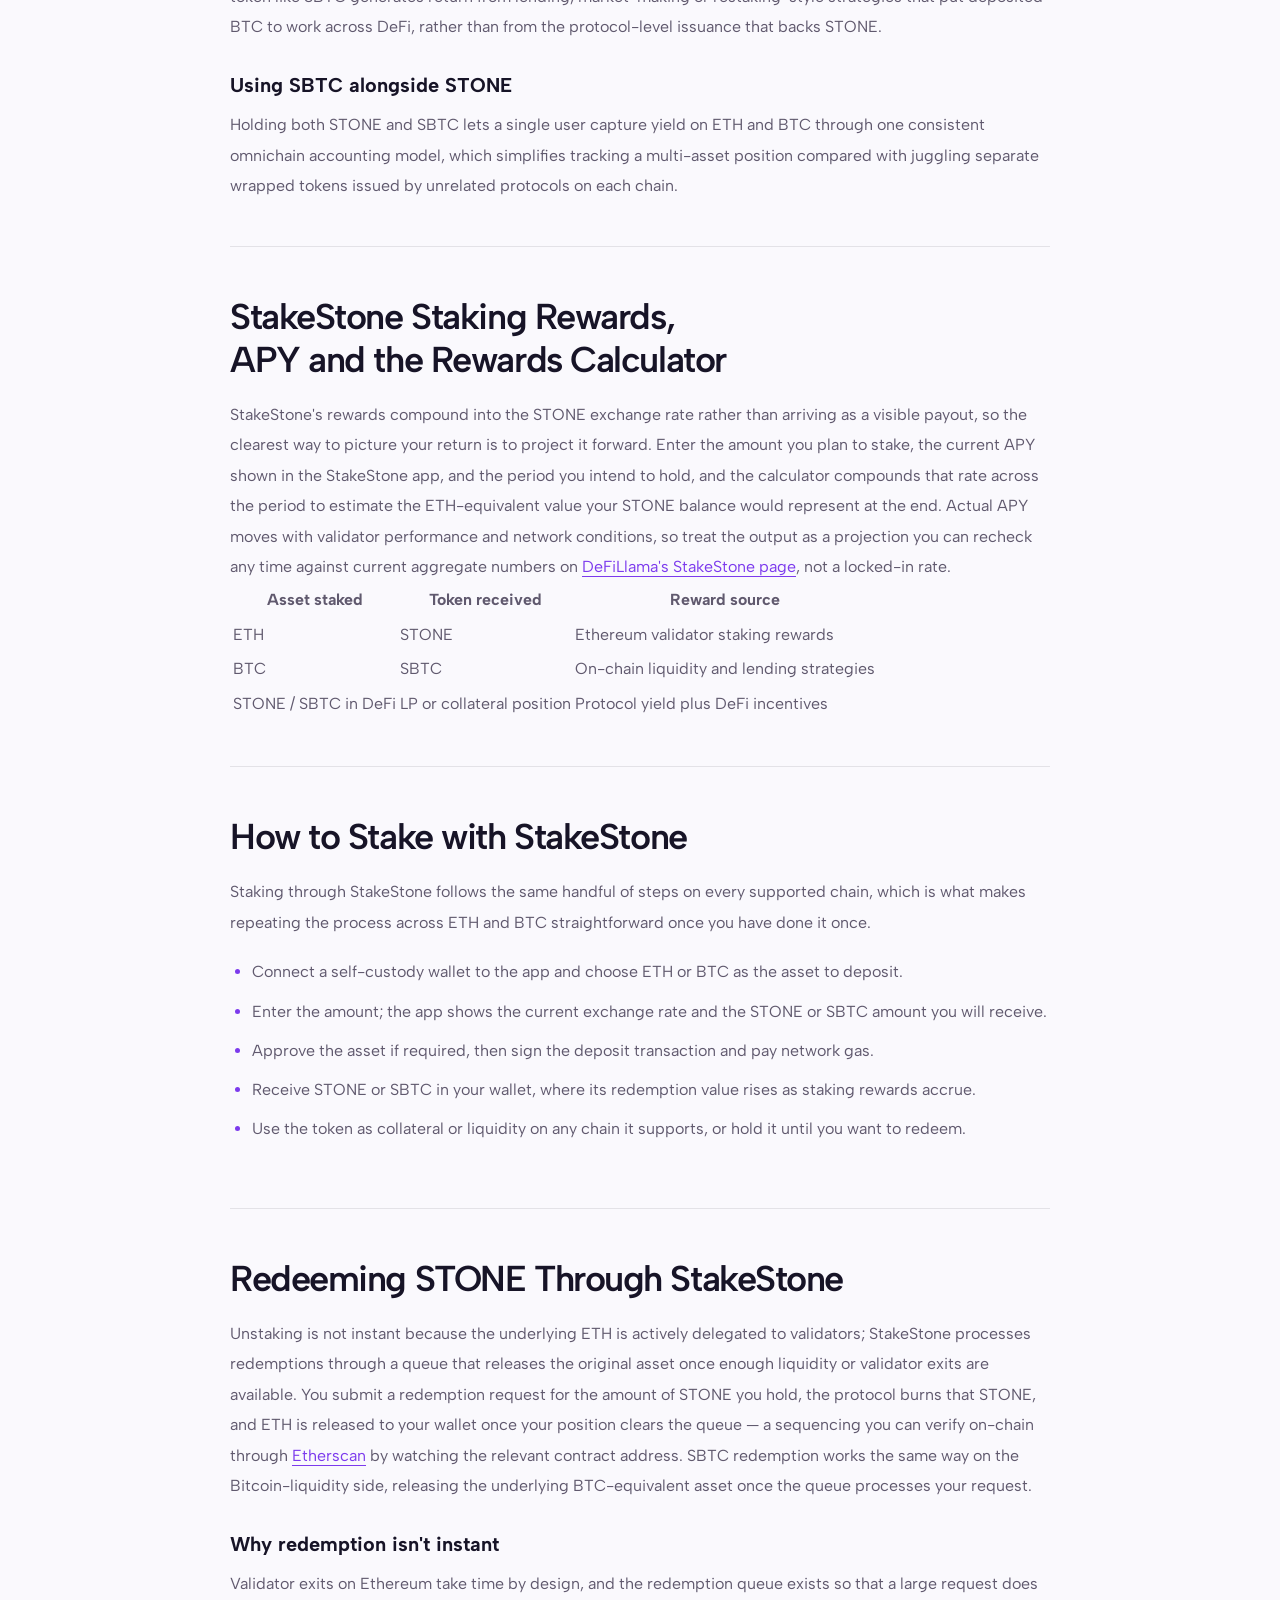
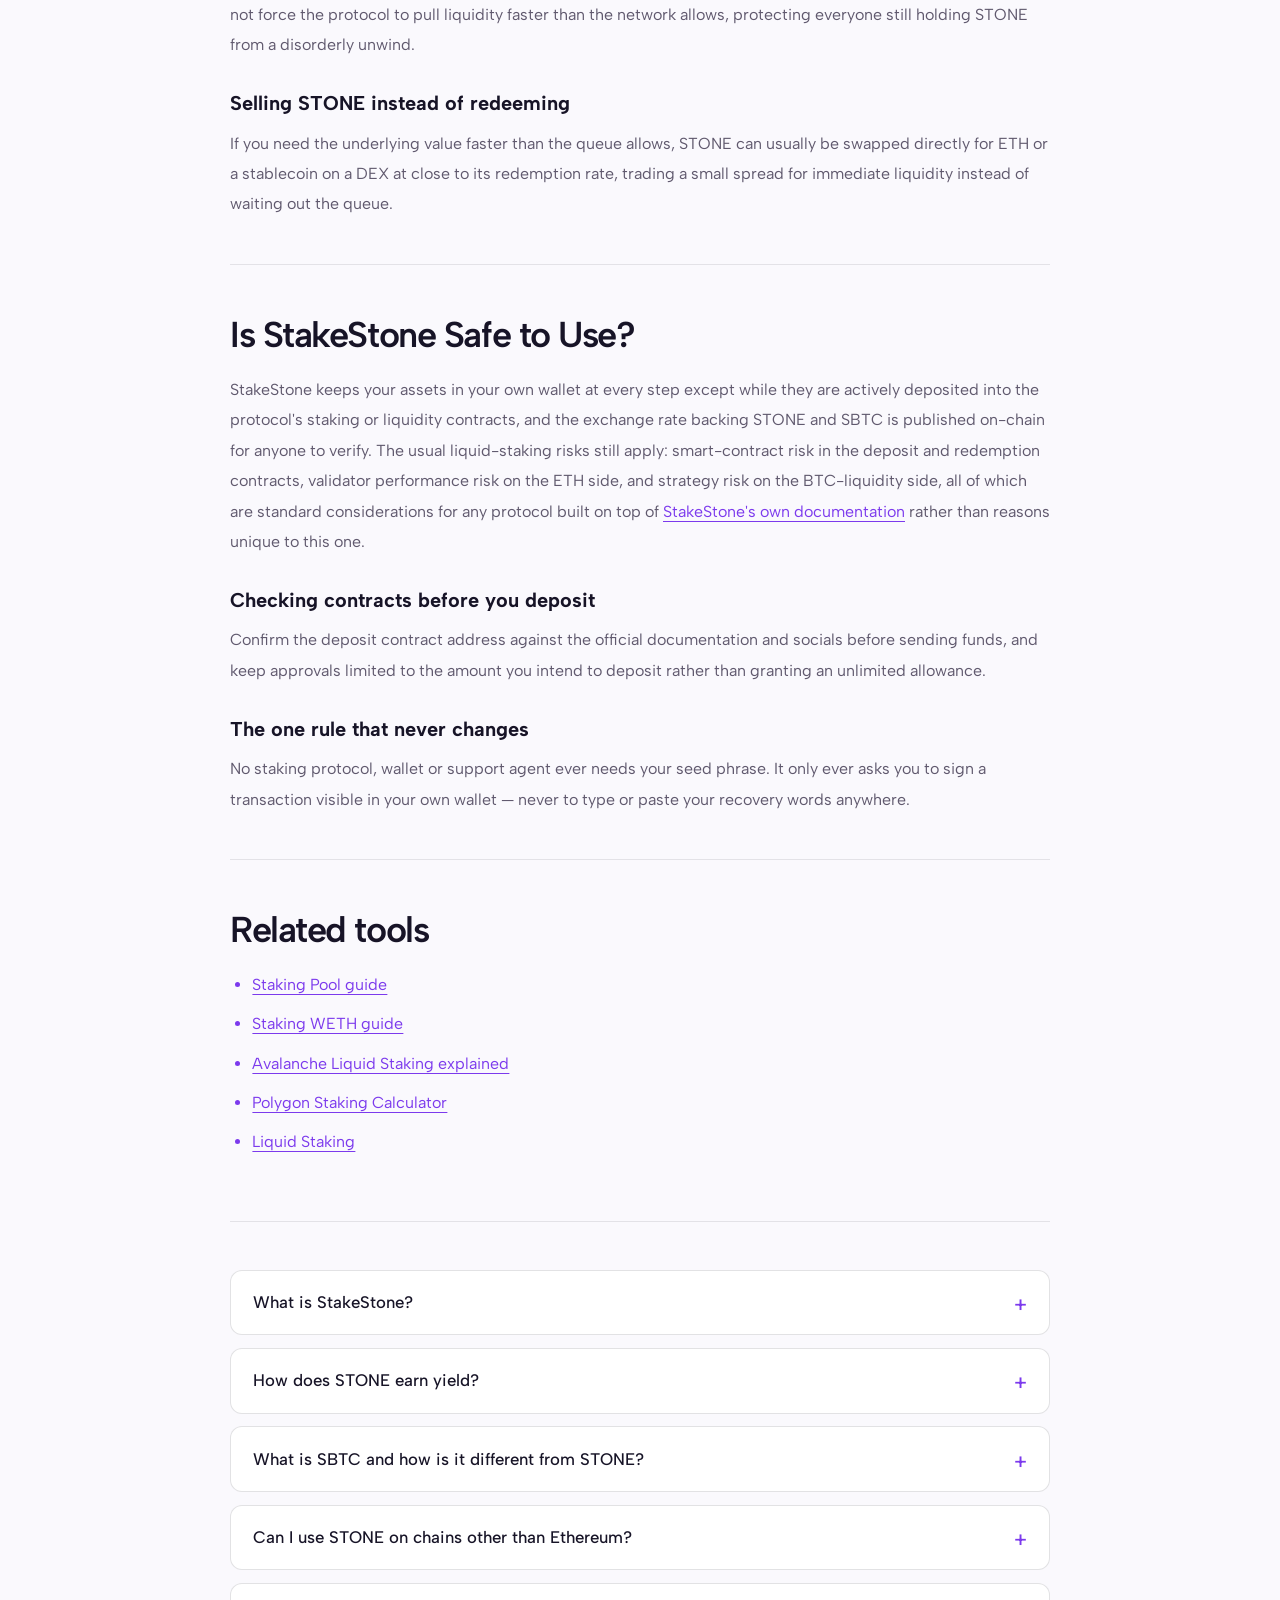
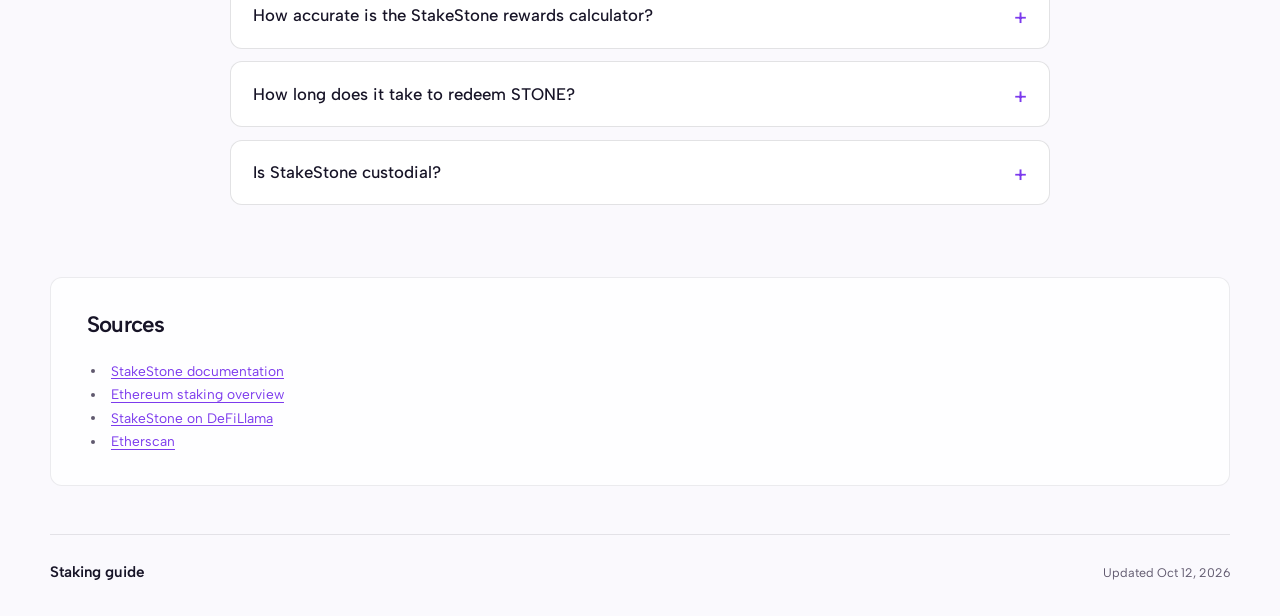
==== commit ecdfc5d2: "Internal network interlinking (Related block, dofollow)" ====
--- a/index.html
+++ b/index.html
@@ -16,7 +16,7 @@
   <meta name="twitter:description" content="Stake ETH or BTC with StakeStone and receive STONE or SBTC, omnichain yield-bearing tokens you can use across multiple chains while rewards keep accruing. Check live APY with the rewards calculator before you stake.">
   <meta name="twitter:image" content="https://stakestone-app.github.io/og.png">
 <link rel="preconnect" href="https://fonts.googleapis.com"><link rel="preconnect" href="https://fonts.gstatic.com" crossorigin><link rel="stylesheet" href="https://fonts.googleapis.com/css2?family=Albert+Sans:wght@400;500;600;700&family=Albert+Sans:wght@500;600;700&display=swap">
-<script type="application/ld+json">{"@context": "https://schema.org", "@graph": [{"@type": "WebSite", "@id": "https://stakestone-app.github.io/#website", "url": "https://stakestone-app.github.io/", "name": "StakeStone — Omnichain Liquid Staking for ETH & BTC"}, {"@type": "WebPage", "@id": "https://stakestone-app.github.io/#webpage", "url": "https://stakestone-app.github.io/", "name": "StakeStone — Omnichain Liquid Staking for ETH & BTC", "isPartOf": {"@id": "https://stakestone-app.github.io/#website"}, "description": "Stake ETH or BTC with StakeStone and receive STONE or SBTC, omnichain yield-bearing tokens you can use across multiple chains while rewards keep accruing. Check live APY with the rewards calculator before you stake.", "datePublished": "2026-10-10", "dateModified": "2026-10-10"}, {"@type": "SoftwareApplication", "name": "StakeStone", "applicationCategory": "FinanceApplication", "operatingSystem": "Web", "offers": {"@type": "Offer", "price": "0", "priceCurrency": "USD"}}, {"@type": "BreadcrumbList", "itemListElement": [{"@type": "ListItem", "position": 1, "name": "Home", "item": "https://stakestone-app.github.io/"}, {"@type": "ListItem", "position": 2, "name": "Staking"}, {"@type": "ListItem", "position": 3, "name": "StakeStone"}]}, {"@type": "FAQPage", "mainEntity": [{"@type": "Question", "name": "What is StakeStone?", "acceptedAnswer": {"@type": "Answer", "text": "StakeStone is an omnichain liquid staking and liquidity protocol. You stake ETH and receive STONE, a yield-bearing token usable across multiple chains, or deposit BTC and receive SBTC, a parallel Bitcoin liquidity token."}}, {"@type": "Question", "name": "How does STONE earn yield?", "acceptedAnswer": {"@type": "Answer", "text": "StakeStone delegates deposited ETH to validators, and the resulting staking rewards compound into STONE's exchange rate over time rather than being paid out separately, so STONE's redemption value against ETH rises."}}, {"@type": "Question", "name": "What is SBTC and how is it different from STONE?", "acceptedAnswer": {"@type": "Answer", "text": "SBTC is the protocol's Bitcoin liquidity token. Since Bitcoin has no native staking, SBTC's yield comes from on-chain lending and liquidity strategies rather than validator rewards, unlike STONE's protocol-level staking yield."}}, {"@type": "Question", "name": "Can I use STONE on chains other than Ethereum?", "acceptedAnswer": {"@type": "Answer", "text": "Yes. STONE is an omnichain token, so StakeStone supports it natively across Ethereum, Arbitrum, Mantle and other chains without needing a separate wrapped version on each one."}}, {"@type": "Question", "name": "How accurate is the StakeStone rewards calculator?", "acceptedAnswer": {"@type": "Answer", "text": "The calculator compounds your entered APY across your chosen period to project a return. Actual results move with validator performance and market conditions, so it is an estimate, not a guaranteed rate."}}, {"@type": "Question", "name": "How long does it take to redeem STONE?", "acceptedAnswer": {"@type": "Answer", "text": "Redemption runs through a queue tied to validator exit timing, so it is not instant. If you need liquidity sooner, STONE can typically be swapped on a DEX close to its redemption rate instead."}}, {"@type": "Question", "name": "Is StakeStone custodial?", "acceptedAnswer": {"@type": "Answer", "text": "No. You hold STONE or SBTC in your own wallet at all times; the protocol's contracts only hold the underlying ETH or BTC actively deployed to staking or liquidity strategies."}}]}]}</script>
+<script type="application/ld+json">{"@context": "https://schema.org", "@graph": [{"@type": "WebSite", "@id": "https://stakestone-app.github.io/#website", "url": "https://stakestone-app.github.io/", "name": "StakeStone — Omnichain Liquid Staking for ETH & BTC"}, {"@type": "WebPage", "@id": "https://stakestone-app.github.io/#webpage", "url": "https://stakestone-app.github.io/", "name": "StakeStone — Omnichain Liquid Staking for ETH & BTC", "isPartOf": {"@id": "https://stakestone-app.github.io/#website"}, "description": "Stake ETH or BTC with StakeStone and receive STONE or SBTC, omnichain yield-bearing tokens you can use across multiple chains while rewards keep accruing. Check live APY with the rewards calculator before you stake.", "datePublished": "2026-10-12", "dateModified": "2026-10-12"}, {"@type": "SoftwareApplication", "name": "StakeStone", "applicationCategory": "FinanceApplication", "operatingSystem": "Web", "offers": {"@type": "Offer", "price": "0", "priceCurrency": "USD"}}, {"@type": "BreadcrumbList", "itemListElement": [{"@type": "ListItem", "position": 1, "name": "Home", "item": "https://stakestone-app.github.io/"}, {"@type": "ListItem", "position": 2, "name": "Staking"}, {"@type": "ListItem", "position": 3, "name": "StakeStone"}]}, {"@type": "FAQPage", "mainEntity": [{"@type": "Question", "name": "What is StakeStone?", "acceptedAnswer": {"@type": "Answer", "text": "StakeStone is an omnichain liquid staking and liquidity protocol. You stake ETH and receive STONE, a yield-bearing token usable across multiple chains, or deposit BTC and receive SBTC, a parallel Bitcoin liquidity token."}}, {"@type": "Question", "name": "How does STONE earn yield?", "acceptedAnswer": {"@type": "Answer", "text": "StakeStone delegates deposited ETH to validators, and the resulting staking rewards compound into STONE's exchange rate over time rather than being paid out separately, so STONE's redemption value against ETH rises."}}, {"@type": "Question", "name": "What is SBTC and how is it different from STONE?", "acceptedAnswer": {"@type": "Answer", "text": "SBTC is the protocol's Bitcoin liquidity token. Since Bitcoin has no native staking, SBTC's yield comes from on-chain lending and liquidity strategies rather than validator rewards, unlike STONE's protocol-level staking yield."}}, {"@type": "Question", "name": "Can I use STONE on chains other than Ethereum?", "acceptedAnswer": {"@type": "Answer", "text": "Yes. STONE is an omnichain token, so StakeStone supports it natively across Ethereum, Arbitrum, Mantle and other chains without needing a separate wrapped version on each one."}}, {"@type": "Question", "name": "How accurate is the StakeStone rewards calculator?", "acceptedAnswer": {"@type": "Answer", "text": "The calculator compounds your entered APY across your chosen period to project a return. Actual results move with validator performance and market conditions, so it is an estimate, not a guaranteed rate."}}, {"@type": "Question", "name": "How long does it take to redeem STONE?", "acceptedAnswer": {"@type": "Answer", "text": "Redemption runs through a queue tied to validator exit timing, so it is not instant. If you need liquidity sooner, STONE can typically be swapped on a DEX close to its redemption rate instead."}}, {"@type": "Question", "name": "Is StakeStone custodial?", "acceptedAnswer": {"@type": "Answer", "text": "No. You hold STONE or SBTC in your own wallet at all times; the protocol's contracts only hold the underlying ETH or BTC actively deployed to staking or liquidity strategies."}}]}]}</script>
   <style>
     :root{--bg:#FAF9FD;--surface:#FFFFFF;--text:#171427;--muted:#60596E;--accent:#7C3AED;--accent-ink:#FFFFFF;--radius:12px;--display:"Albert Sans";--body:"Albert Sans"}
     *{box-sizing:border-box}
@@ -225,7 +225,7 @@
 <section class="ca166b4"><h2 class="c40cbe5">StakeStone Staking Rewards, APY and the Rewards Calculator</h2><div class="c1be717">StakeStone's rewards compound into the STONE exchange rate rather than arriving as a visible payout, so the clearest way to picture your return is to project it forward. Enter the amount you plan to stake, the current APY shown in the StakeStone app, and the period you intend to hold, and the calculator compounds that rate across the period to estimate the ETH-equivalent value your STONE balance would represent at the end. Actual APY moves with validator performance and network conditions, so treat the output as a projection you can recheck any time against current aggregate numbers on <a href="https://defillama.com/protocol/stakestone" rel="nofollow noopener" target="_blank">DeFiLlama's StakeStone page</a>, not a locked-in rate.<table><thead><tr><th>Asset staked</th><th>Token received</th><th>Reward source</th></tr></thead><tbody><tr><td>ETH</td><td>STONE</td><td>Ethereum validator staking rewards</td></tr><tr><td>BTC</td><td>SBTC</td><td>On-chain liquidity and lending strategies</td></tr><tr><td>STONE / SBTC in DeFi</td><td>LP or collateral position</td><td>Protocol yield plus DeFi incentives</td></tr></tbody></table></div></section>
 <section class="ca166b4"><h2 class="c40cbe5">How to Stake with StakeStone</h2><div class="c1be717">Staking through StakeStone follows the same handful of steps on every supported chain, which is what makes repeating the process across ETH and BTC straightforward once you have done it once.<ul><li>Connect a self-custody wallet to the app and choose ETH or BTC as the asset to deposit.</li><li>Enter the amount; the app shows the current exchange rate and the STONE or SBTC amount you will receive.</li><li>Approve the asset if required, then sign the deposit transaction and pay network gas.</li><li>Receive STONE or SBTC in your wallet, where its redemption value rises as staking rewards accrue.</li><li>Use the token as collateral or liquidity on any chain it supports, or hold it until you want to redeem.</li></ul></div></section>
 <section class="ca166b4"><h2 class="c40cbe5">Redeeming STONE Through StakeStone</h2><div class="c1be717">Unstaking is not instant because the underlying ETH is actively delegated to validators; StakeStone processes redemptions through a queue that releases the original asset once enough liquidity or validator exits are available. You submit a redemption request for the amount of STONE you hold, the protocol burns that STONE, and ETH is released to your wallet once your position clears the queue — a sequencing you can verify on-chain through <a href="https://etherscan.io/" rel="nofollow noopener" target="_blank">Etherscan</a> by watching the relevant contract address. SBTC redemption works the same way on the Bitcoin-liquidity side, releasing the underlying BTC-equivalent asset once the queue processes your request.<h3>Why redemption isn't instant</h3>Validator exits on Ethereum take time by design, and the redemption queue exists so that a large request does not force the protocol to pull liquidity faster than the network allows, protecting everyone still holding STONE from a disorderly unwind.<h3>Selling STONE instead of redeeming</h3>If you need the underlying value faster than the queue allows, STONE can usually be swapped directly for ETH or a stablecoin on a DEX at close to its redemption rate, trading a small spread for immediate liquidity instead of waiting out the queue.</div></section>
-<section class="ca166b4"><h2 class="c40cbe5">Is StakeStone Safe to Use?</h2><div class="c1be717">StakeStone keeps your assets in your own wallet at every step except while they are actively deposited into the protocol's staking or liquidity contracts, and the exchange rate backing STONE and SBTC is published on-chain for anyone to verify. The usual liquid-staking risks still apply: smart-contract risk in the deposit and redemption contracts, validator performance risk on the ETH side, and strategy risk on the BTC-liquidity side, all of which are standard considerations for any protocol built on top of <a href="https://docs.stakestone.io/" rel="nofollow noopener" target="_blank">StakeStone's own documentation</a> rather than reasons unique to this one.<h3>Checking contracts before you deposit</h3>Confirm the deposit contract address against the official documentation and socials before sending funds, and keep approvals limited to the amount you intend to deposit rather than granting an unlimited allowance.<h3>The one rule that never changes</h3>No staking protocol, wallet or support agent ever needs your seed phrase. It only ever asks you to sign a transaction visible in your own wallet — never to type or paste your recovery words anywhere.</div></section>
+<section class="ca166b4"><h2 class="c40cbe5">Is StakeStone Safe to Use?</h2><div class="c1be717">StakeStone keeps your assets in your own wallet at every step except while they are actively deposited into the protocol's staking or liquidity contracts, and the exchange rate backing STONE and SBTC is published on-chain for anyone to verify. The usual liquid-staking risks still apply: smart-contract risk in the deposit and redemption contracts, validator performance risk on the ETH side, and strategy risk on the BTC-liquidity side, all of which are standard considerations for any protocol built on top of <a href="https://docs.stakestone.io/" rel="nofollow noopener" target="_blank">StakeStone's own documentation</a> rather than reasons unique to this one.<h3>Checking contracts before you deposit</h3>Confirm the deposit contract address against the official documentation and socials before sending funds, and keep approvals limited to the amount you intend to deposit rather than granting an unlimited allowance.<h3>The one rule that never changes</h3>No staking protocol, wallet or support agent ever needs your seed phrase. It only ever asks you to sign a transaction visible in your own wallet — never to type or paste your recovery words anywhere.</div></section><section class="ca166b4 cb7b765" id="related"><h2 class="c40cbe5">Related tools</h2><div class="c1be717"><ul><li><a href="https://staking-pool.github.io/">Staking Pool guide</a></li><li><a href="https://staking-weth.github.io/">Staking WETH guide</a></li><li><a href="https://avalanche-liquid-staking.github.io/">Avalanche Liquid Staking explained</a></li><li><a href="https://polygon-staking-calculator.github.io/">Polygon Staking Calculator</a></li><li><a href="https://liquidstaking.github.io/">Liquid Staking</a></li></ul></div></section>
       <details class="cc9caff"><summary class="c4b4529">What is StakeStone?</summary><div class="cb13b17">StakeStone is an omnichain liquid staking and liquidity protocol. You stake ETH and receive STONE, a yield-bearing token usable across multiple chains, or deposit BTC and receive SBTC, a parallel Bitcoin liquidity token.</div></details>
 <details class="cc9caff"><summary class="c4b4529">How does STONE earn yield?</summary><div class="cb13b17">StakeStone delegates deposited ETH to validators, and the resulting staking rewards compound into STONE's exchange rate over time rather than being paid out separately, so STONE's redemption value against ETH rises.</div></details>
 <details class="cc9caff"><summary class="c4b4529">What is SBTC and how is it different from STONE?</summary><div class="cb13b17">SBTC is the protocol's Bitcoin liquidity token. Since Bitcoin has no native staking, SBTC's yield comes from on-chain lending and liquidity strategies rather than validator rewards, unlike STONE's protocol-level staking yield.</div></details>
@@ -243,7 +243,7 @@
     </section>
     <footer class="ccdaaec">
       <span class="cee2e93">Staking guide</span>
-      <div>Updated Oct 10, 2026</div>
+      <div>Updated Oct 12, 2026</div>
     </footer>
   </div>
   <script>
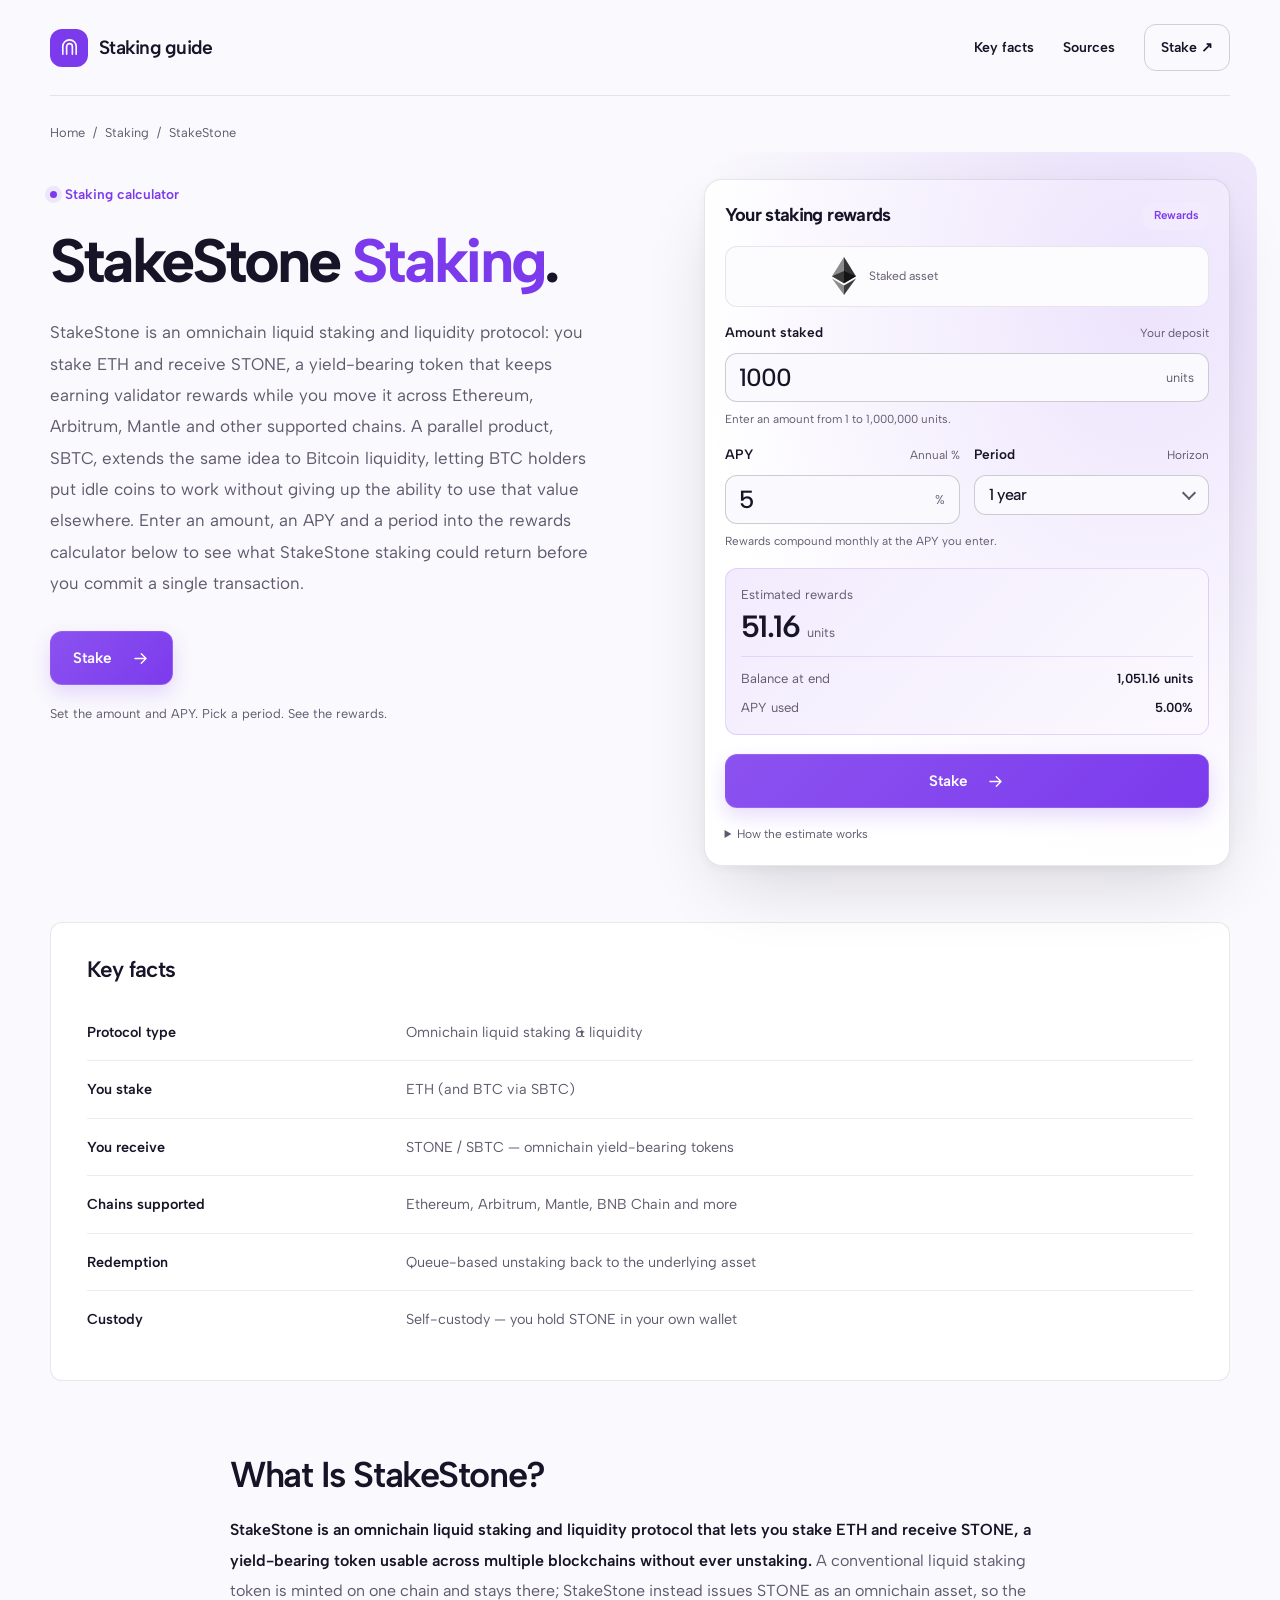
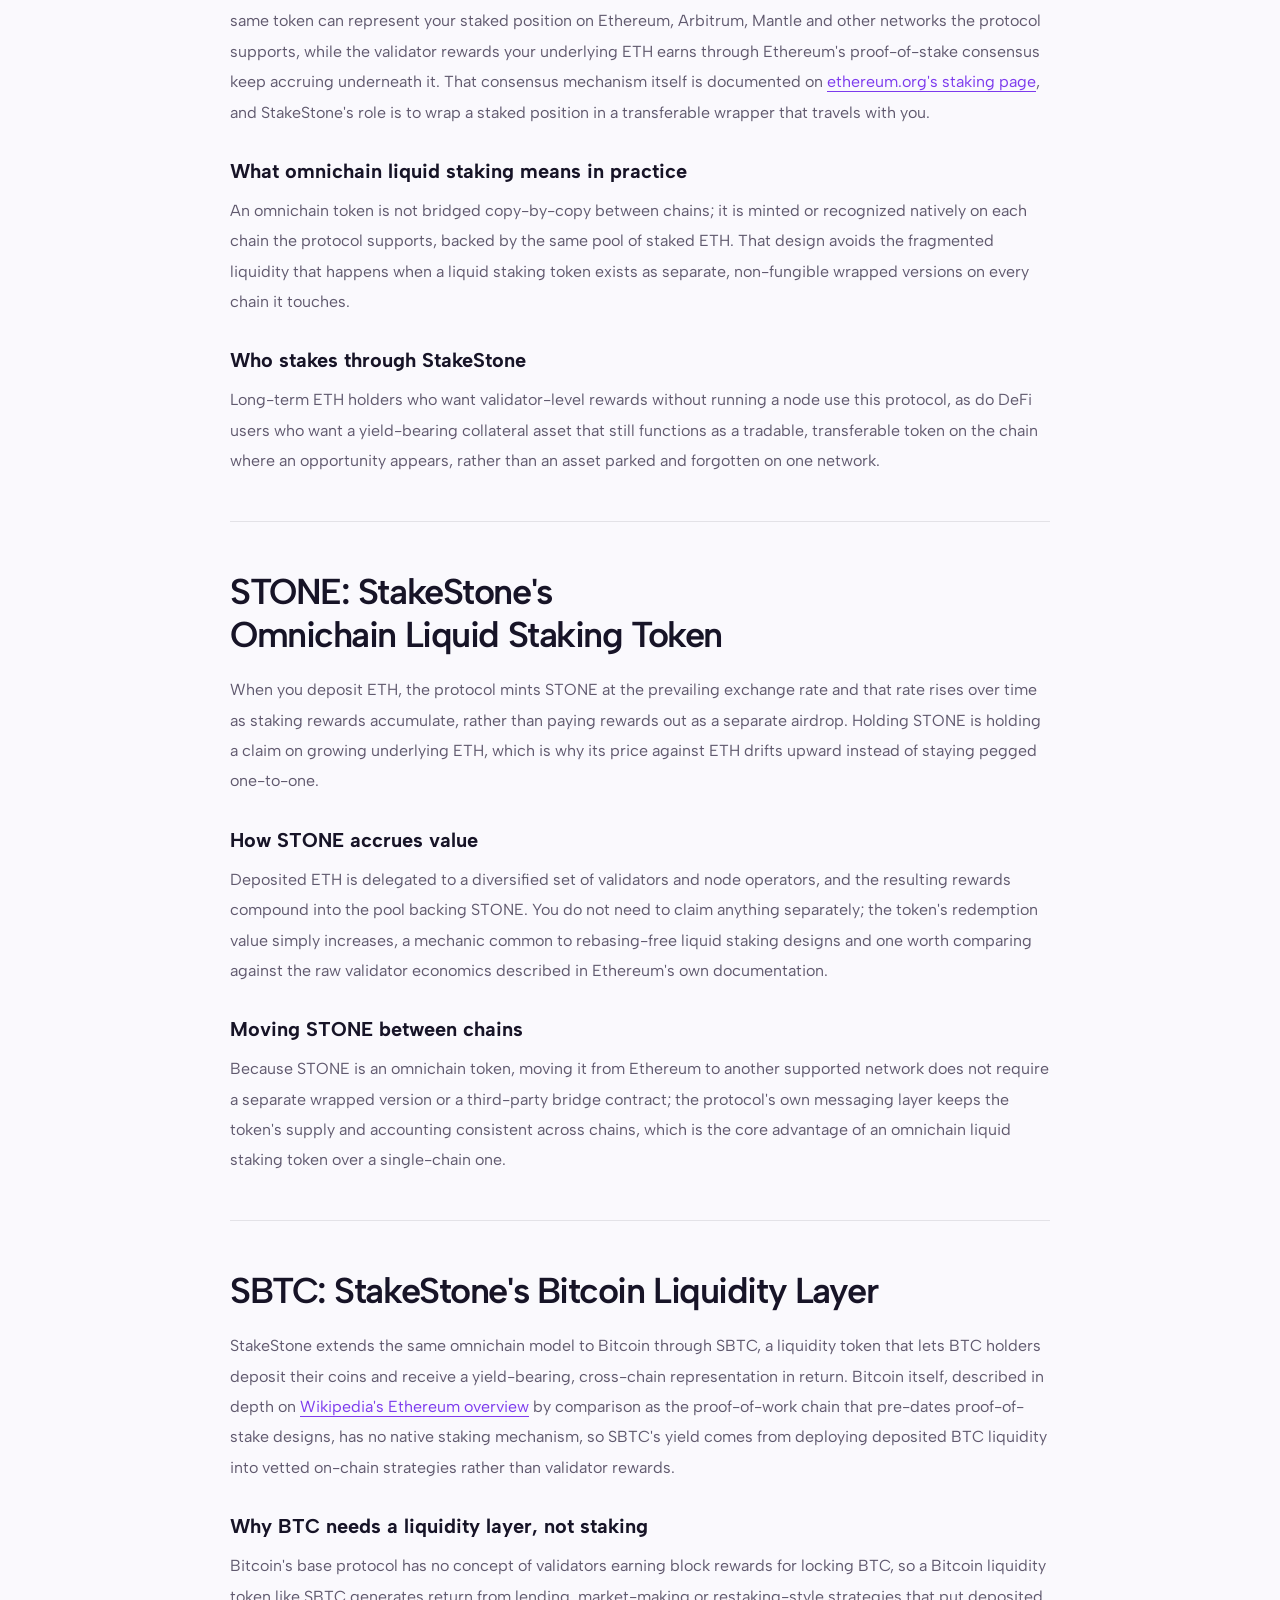
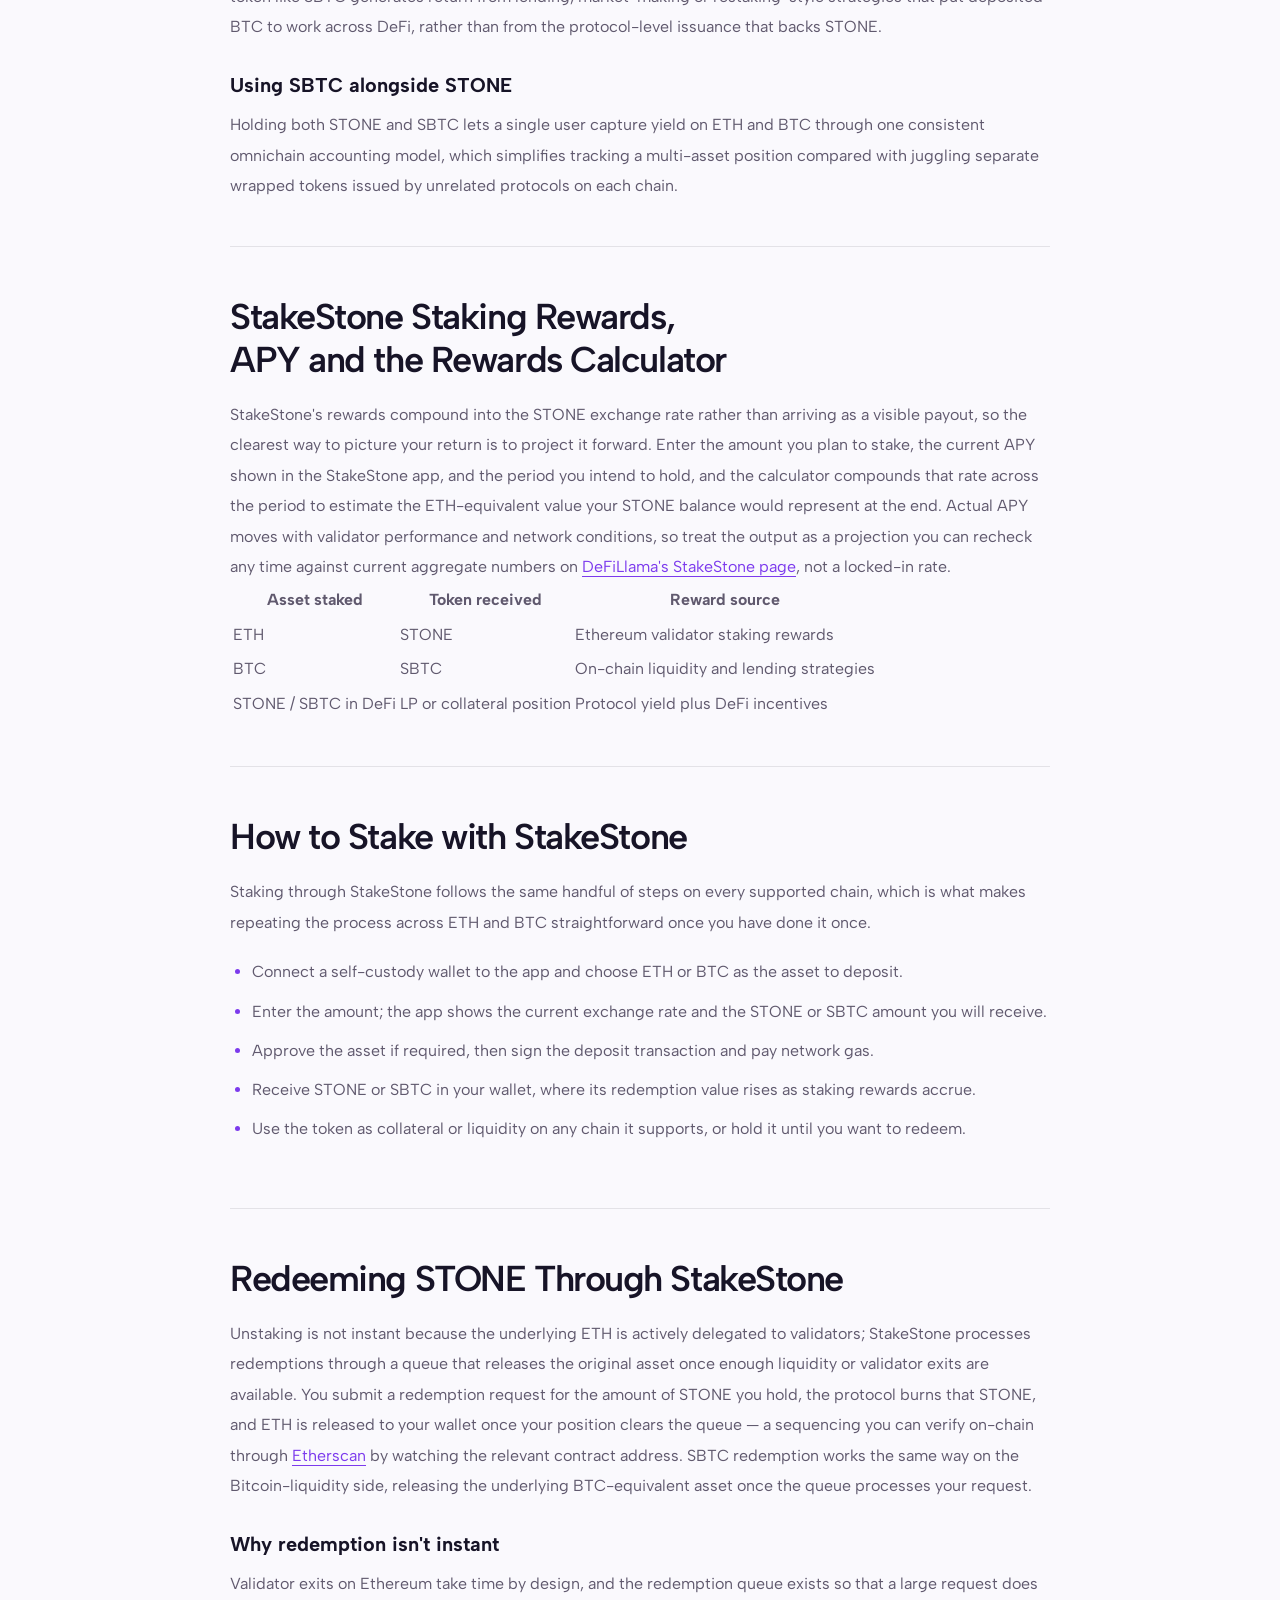
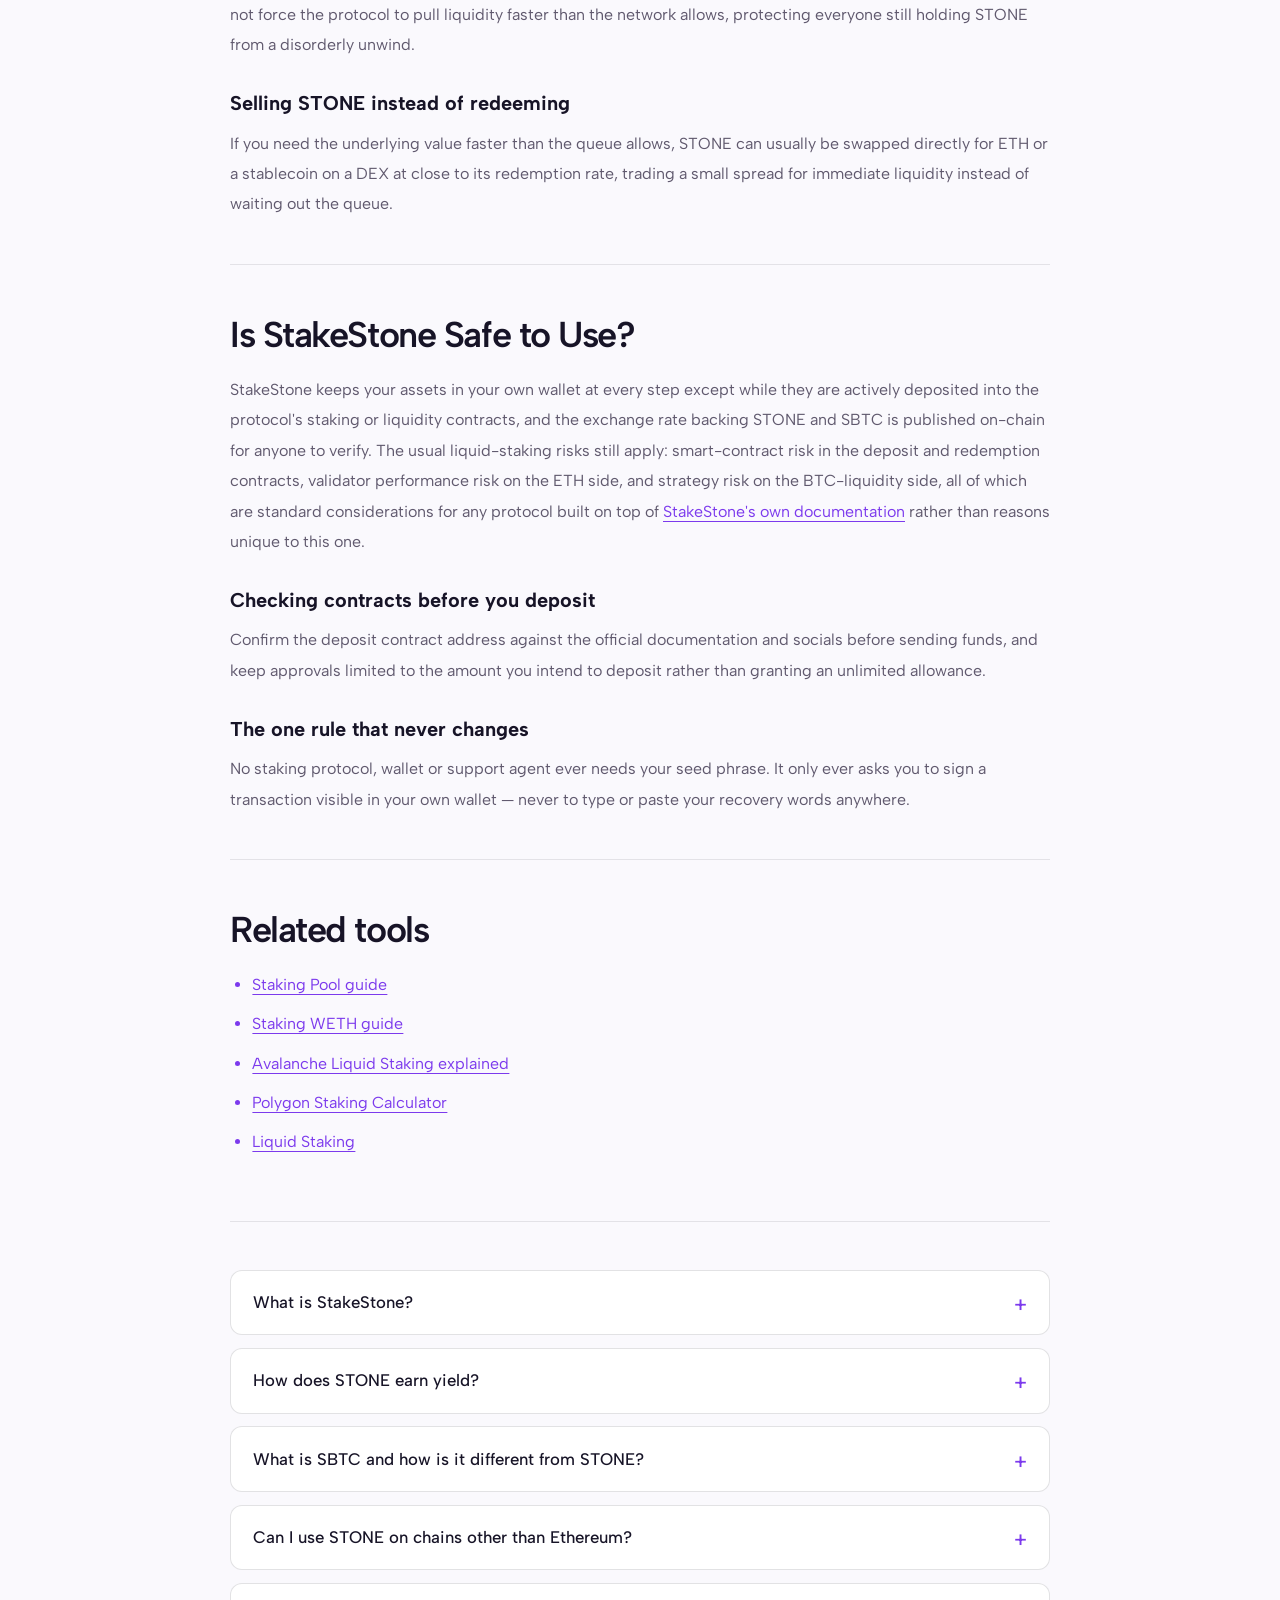
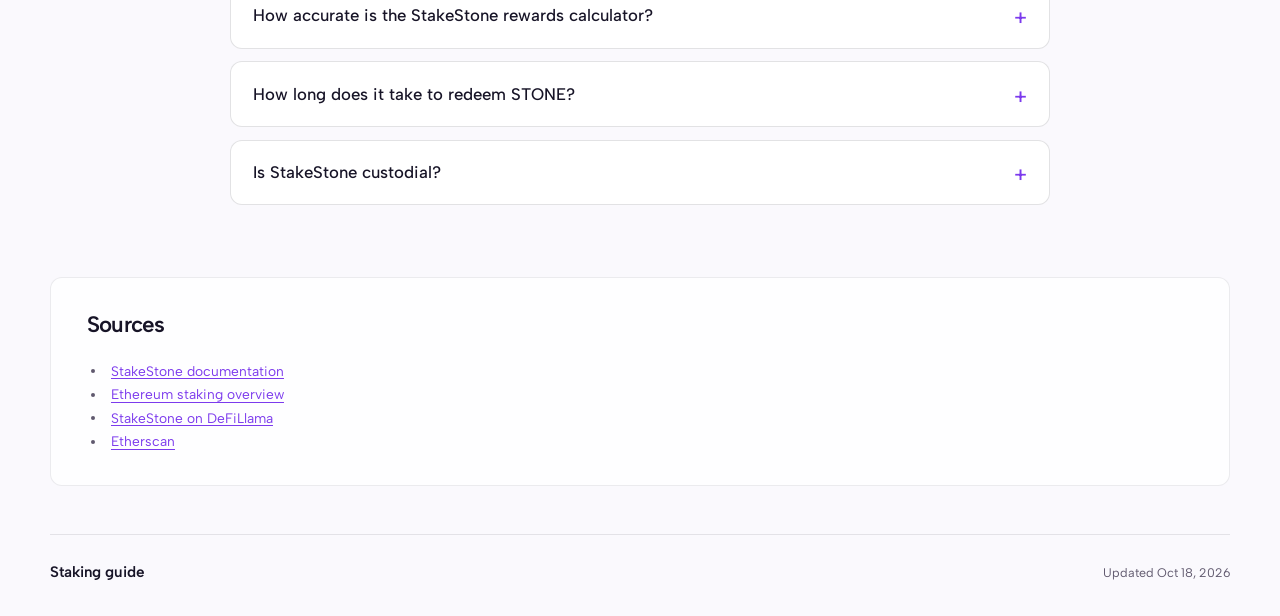
==== commit 2496e1c4: "Freshness: date refresh + re-index" ====
--- a/index.html
+++ b/index.html
@@ -16,7 +16,7 @@
   <meta name="twitter:description" content="Stake ETH or BTC with StakeStone and receive STONE or SBTC, omnichain yield-bearing tokens you can use across multiple chains while rewards keep accruing. Check live APY with the rewards calculator before you stake.">
   <meta name="twitter:image" content="https://stakestone-app.github.io/og.png">
 <link rel="preconnect" href="https://fonts.googleapis.com"><link rel="preconnect" href="https://fonts.gstatic.com" crossorigin><link rel="stylesheet" href="https://fonts.googleapis.com/css2?family=Albert+Sans:wght@400;500;600;700&family=Albert+Sans:wght@500;600;700&display=swap">
-<script type="application/ld+json">{"@context": "https://schema.org", "@graph": [{"@type": "WebSite", "@id": "https://stakestone-app.github.io/#website", "url": "https://stakestone-app.github.io/", "name": "StakeStone — Omnichain Liquid Staking for ETH & BTC"}, {"@type": "WebPage", "@id": "https://stakestone-app.github.io/#webpage", "url": "https://stakestone-app.github.io/", "name": "StakeStone — Omnichain Liquid Staking for ETH & BTC", "isPartOf": {"@id": "https://stakestone-app.github.io/#website"}, "description": "Stake ETH or BTC with StakeStone and receive STONE or SBTC, omnichain yield-bearing tokens you can use across multiple chains while rewards keep accruing. Check live APY with the rewards calculator before you stake.", "datePublished": "2026-10-12", "dateModified": "2026-10-12"}, {"@type": "SoftwareApplication", "name": "StakeStone", "applicationCategory": "FinanceApplication", "operatingSystem": "Web", "offers": {"@type": "Offer", "price": "0", "priceCurrency": "USD"}}, {"@type": "BreadcrumbList", "itemListElement": [{"@type": "ListItem", "position": 1, "name": "Home", "item": "https://stakestone-app.github.io/"}, {"@type": "ListItem", "position": 2, "name": "Staking"}, {"@type": "ListItem", "position": 3, "name": "StakeStone"}]}, {"@type": "FAQPage", "mainEntity": [{"@type": "Question", "name": "What is StakeStone?", "acceptedAnswer": {"@type": "Answer", "text": "StakeStone is an omnichain liquid staking and liquidity protocol. You stake ETH and receive STONE, a yield-bearing token usable across multiple chains, or deposit BTC and receive SBTC, a parallel Bitcoin liquidity token."}}, {"@type": "Question", "name": "How does STONE earn yield?", "acceptedAnswer": {"@type": "Answer", "text": "StakeStone delegates deposited ETH to validators, and the resulting staking rewards compound into STONE's exchange rate over time rather than being paid out separately, so STONE's redemption value against ETH rises."}}, {"@type": "Question", "name": "What is SBTC and how is it different from STONE?", "acceptedAnswer": {"@type": "Answer", "text": "SBTC is the protocol's Bitcoin liquidity token. Since Bitcoin has no native staking, SBTC's yield comes from on-chain lending and liquidity strategies rather than validator rewards, unlike STONE's protocol-level staking yield."}}, {"@type": "Question", "name": "Can I use STONE on chains other than Ethereum?", "acceptedAnswer": {"@type": "Answer", "text": "Yes. STONE is an omnichain token, so StakeStone supports it natively across Ethereum, Arbitrum, Mantle and other chains without needing a separate wrapped version on each one."}}, {"@type": "Question", "name": "How accurate is the StakeStone rewards calculator?", "acceptedAnswer": {"@type": "Answer", "text": "The calculator compounds your entered APY across your chosen period to project a return. Actual results move with validator performance and market conditions, so it is an estimate, not a guaranteed rate."}}, {"@type": "Question", "name": "How long does it take to redeem STONE?", "acceptedAnswer": {"@type": "Answer", "text": "Redemption runs through a queue tied to validator exit timing, so it is not instant. If you need liquidity sooner, STONE can typically be swapped on a DEX close to its redemption rate instead."}}, {"@type": "Question", "name": "Is StakeStone custodial?", "acceptedAnswer": {"@type": "Answer", "text": "No. You hold STONE or SBTC in your own wallet at all times; the protocol's contracts only hold the underlying ETH or BTC actively deployed to staking or liquidity strategies."}}]}]}</script>
+<script type="application/ld+json">{"@context": "https://schema.org", "@graph": [{"@type": "WebSite", "@id": "https://stakestone-app.github.io/#website", "url": "https://stakestone-app.github.io/", "name": "StakeStone — Omnichain Liquid Staking for ETH & BTC"}, {"@type": "WebPage", "@id": "https://stakestone-app.github.io/#webpage", "url": "https://stakestone-app.github.io/", "name": "StakeStone — Omnichain Liquid Staking for ETH & BTC", "isPartOf": {"@id": "https://stakestone-app.github.io/#website"}, "description": "Stake ETH or BTC with StakeStone and receive STONE or SBTC, omnichain yield-bearing tokens you can use across multiple chains while rewards keep accruing. Check live APY with the rewards calculator before you stake.", "datePublished": "2026-10-18", "dateModified": "2026-10-18"}, {"@type": "SoftwareApplication", "name": "StakeStone", "applicationCategory": "FinanceApplication", "operatingSystem": "Web", "offers": {"@type": "Offer", "price": "0", "priceCurrency": "USD"}}, {"@type": "BreadcrumbList", "itemListElement": [{"@type": "ListItem", "position": 1, "name": "Home", "item": "https://stakestone-app.github.io/"}, {"@type": "ListItem", "position": 2, "name": "Staking"}, {"@type": "ListItem", "position": 3, "name": "StakeStone"}]}, {"@type": "FAQPage", "mainEntity": [{"@type": "Question", "name": "What is StakeStone?", "acceptedAnswer": {"@type": "Answer", "text": "StakeStone is an omnichain liquid staking and liquidity protocol. You stake ETH and receive STONE, a yield-bearing token usable across multiple chains, or deposit BTC and receive SBTC, a parallel Bitcoin liquidity token."}}, {"@type": "Question", "name": "How does STONE earn yield?", "acceptedAnswer": {"@type": "Answer", "text": "StakeStone delegates deposited ETH to validators, and the resulting staking rewards compound into STONE's exchange rate over time rather than being paid out separately, so STONE's redemption value against ETH rises."}}, {"@type": "Question", "name": "What is SBTC and how is it different from STONE?", "acceptedAnswer": {"@type": "Answer", "text": "SBTC is the protocol's Bitcoin liquidity token. Since Bitcoin has no native staking, SBTC's yield comes from on-chain lending and liquidity strategies rather than validator rewards, unlike STONE's protocol-level staking yield."}}, {"@type": "Question", "name": "Can I use STONE on chains other than Ethereum?", "acceptedAnswer": {"@type": "Answer", "text": "Yes. STONE is an omnichain token, so StakeStone supports it natively across Ethereum, Arbitrum, Mantle and other chains without needing a separate wrapped version on each one."}}, {"@type": "Question", "name": "How accurate is the StakeStone rewards calculator?", "acceptedAnswer": {"@type": "Answer", "text": "The calculator compounds your entered APY across your chosen period to project a return. Actual results move with validator performance and market conditions, so it is an estimate, not a guaranteed rate."}}, {"@type": "Question", "name": "How long does it take to redeem STONE?", "acceptedAnswer": {"@type": "Answer", "text": "Redemption runs through a queue tied to validator exit timing, so it is not instant. If you need liquidity sooner, STONE can typically be swapped on a DEX close to its redemption rate instead."}}, {"@type": "Question", "name": "Is StakeStone custodial?", "acceptedAnswer": {"@type": "Answer", "text": "No. You hold STONE or SBTC in your own wallet at all times; the protocol's contracts only hold the underlying ETH or BTC actively deployed to staking or liquidity strategies."}}]}]}</script>
   <style>
     :root{--bg:#FAF9FD;--surface:#FFFFFF;--text:#171427;--muted:#60596E;--accent:#7C3AED;--accent-ink:#FFFFFF;--radius:12px;--display:"Albert Sans";--body:"Albert Sans"}
     *{box-sizing:border-box}
@@ -243,7 +243,7 @@
     </section>
     <footer class="ccdaaec">
       <span class="cee2e93">Staking guide</span>
-      <div>Updated Oct 12, 2026</div>
+      <div>Updated Oct 18, 2026</div>
     </footer>
   </div>
   <script>
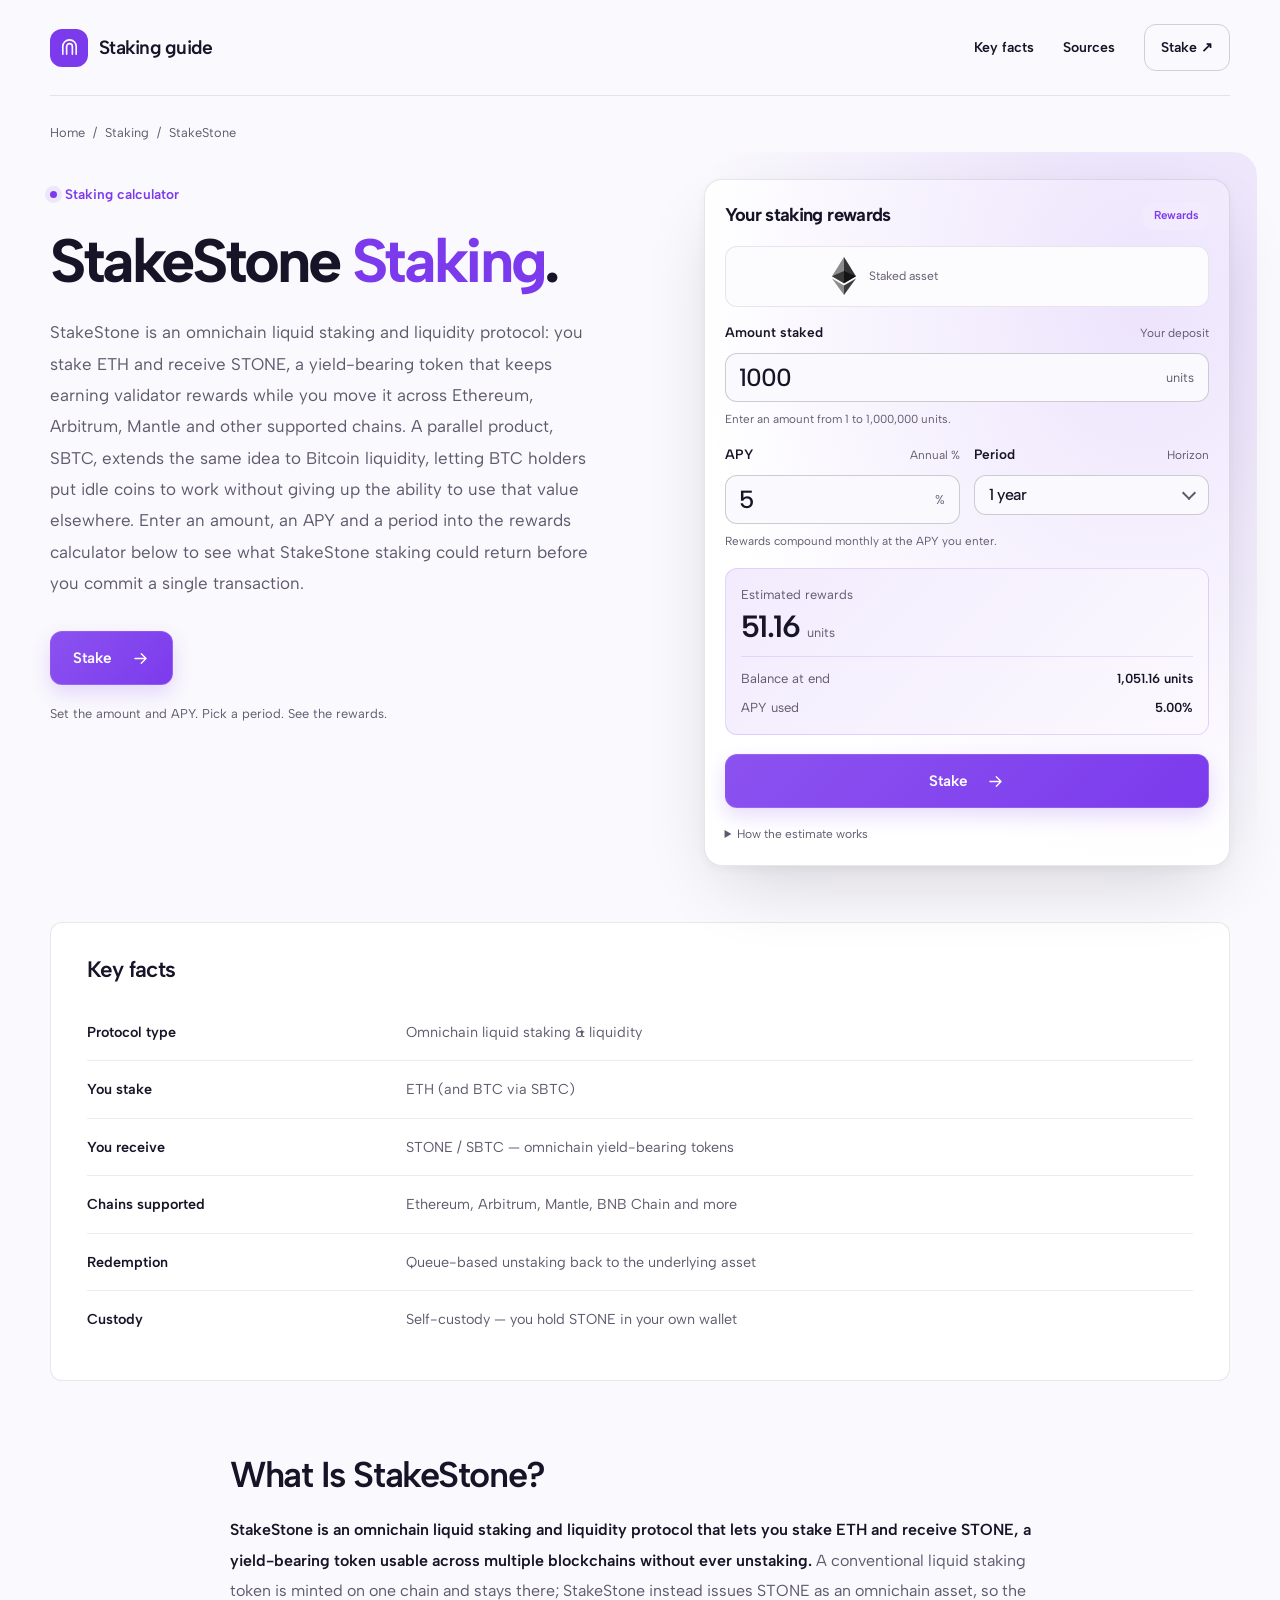
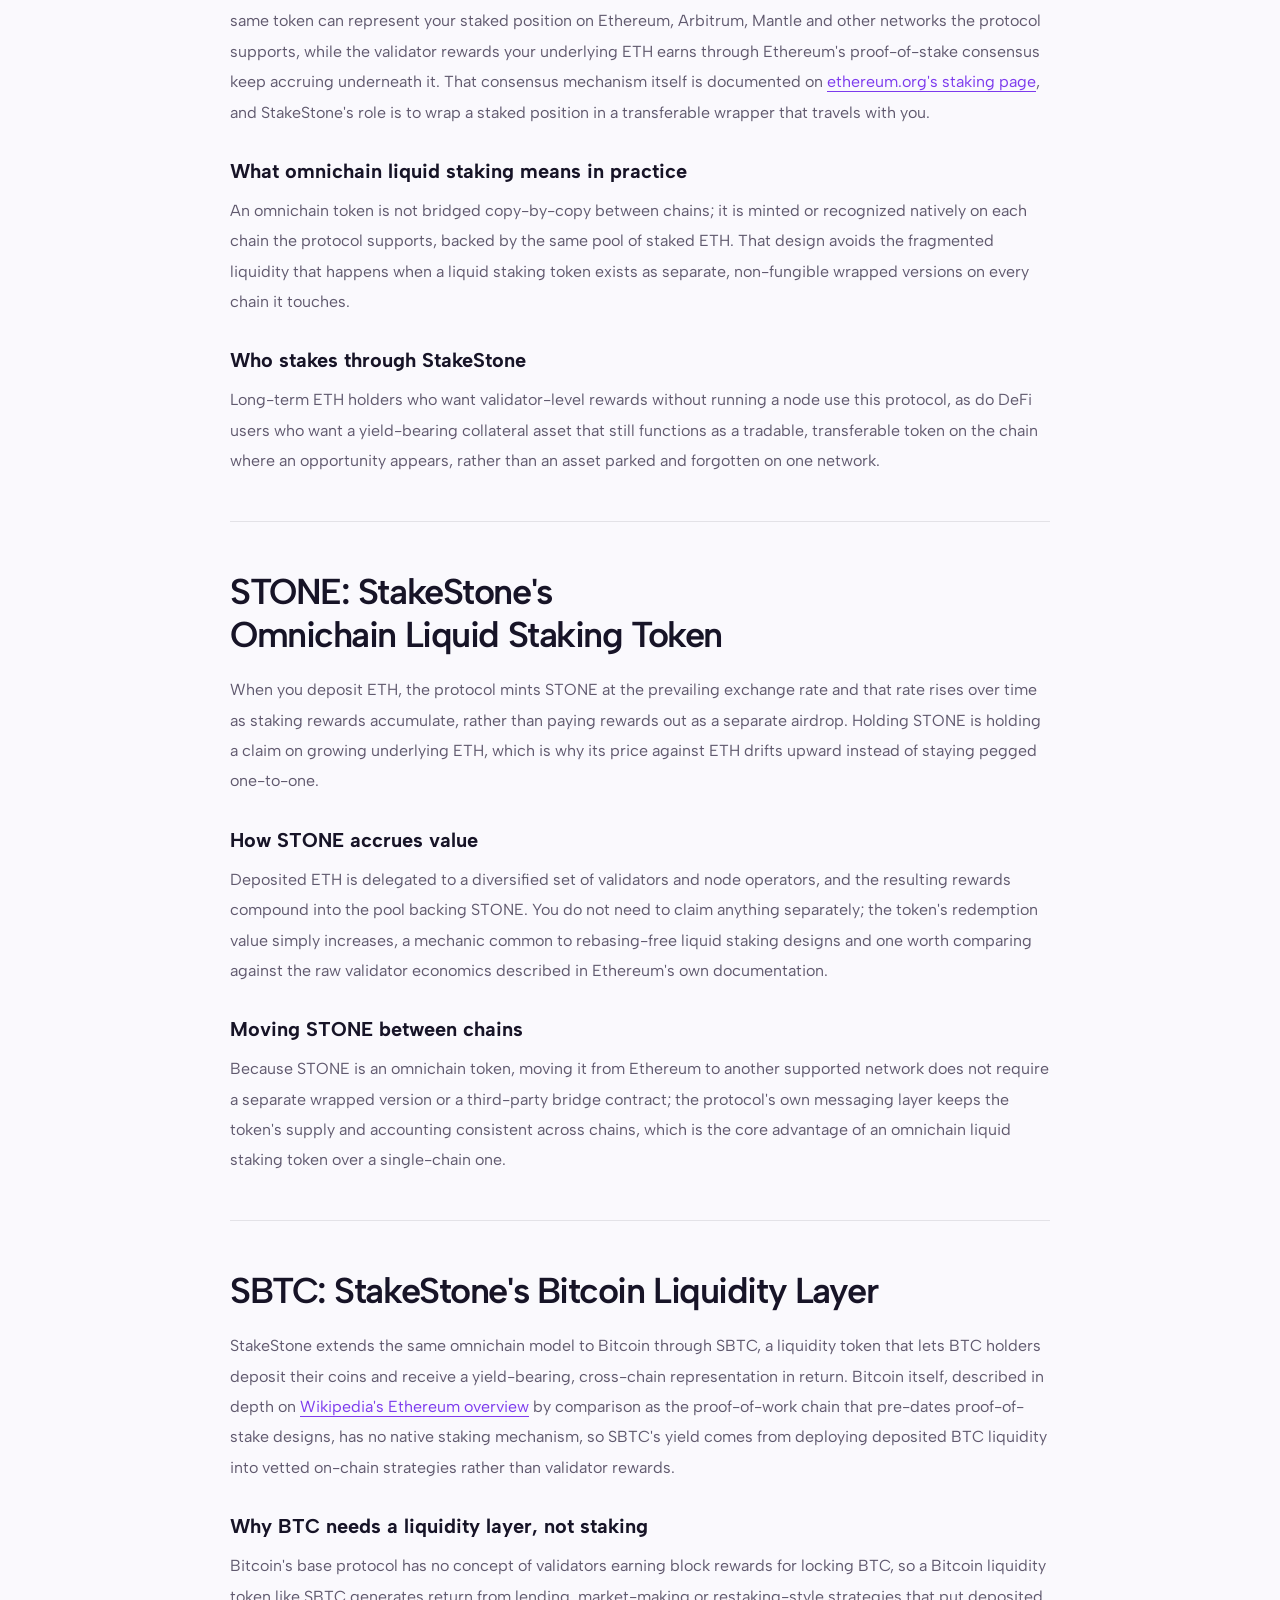
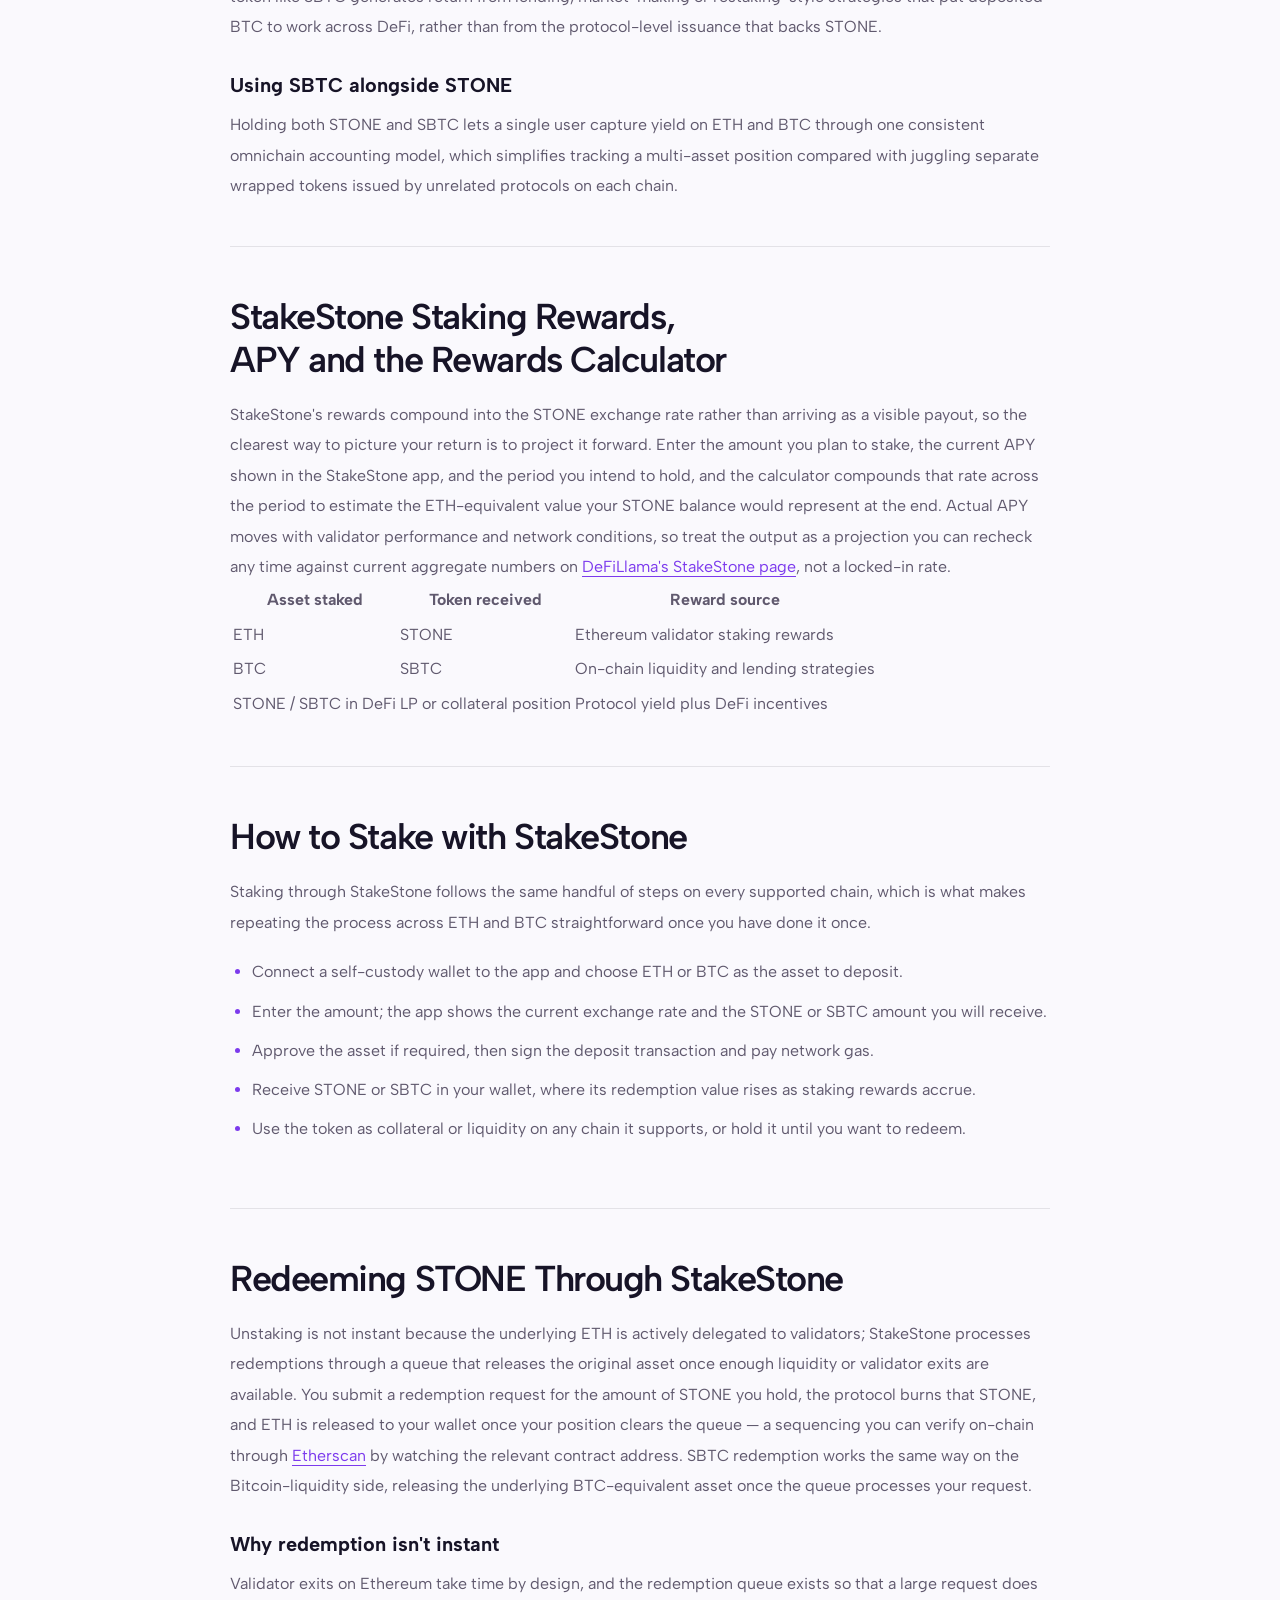
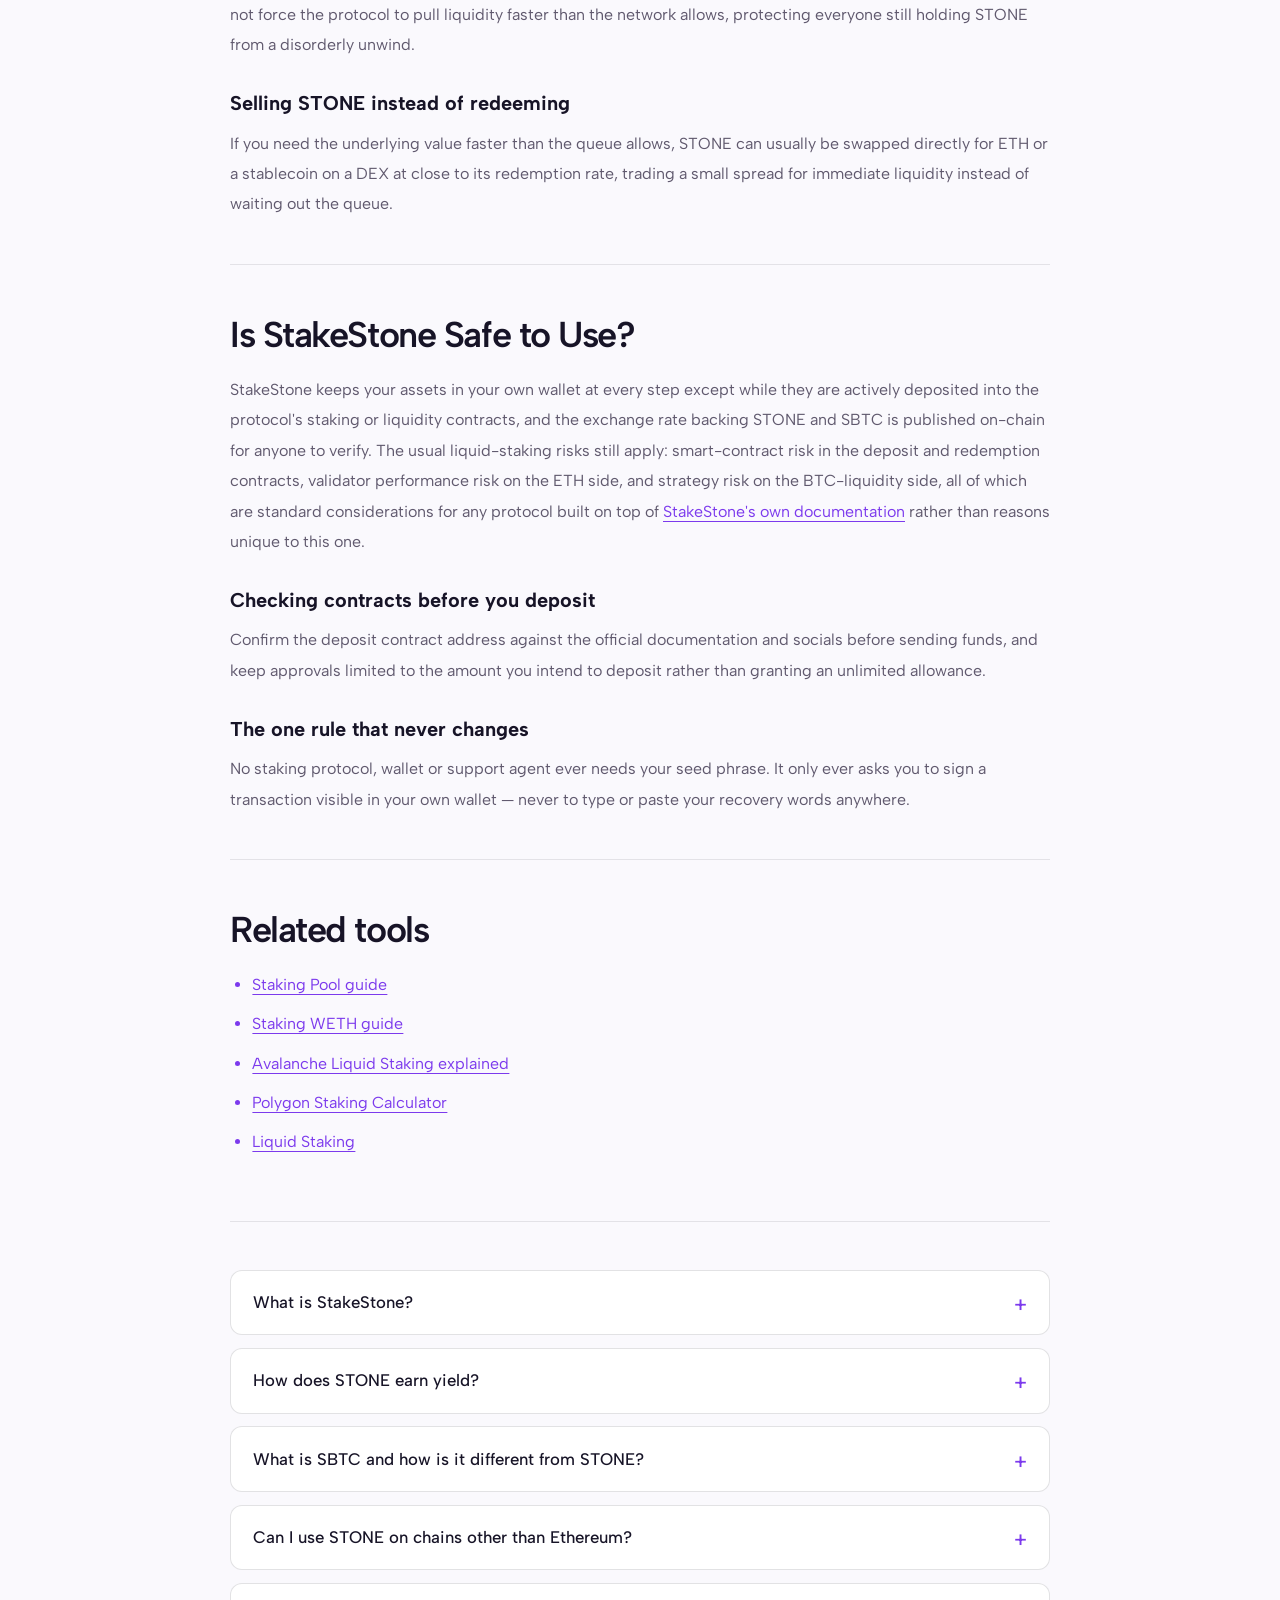
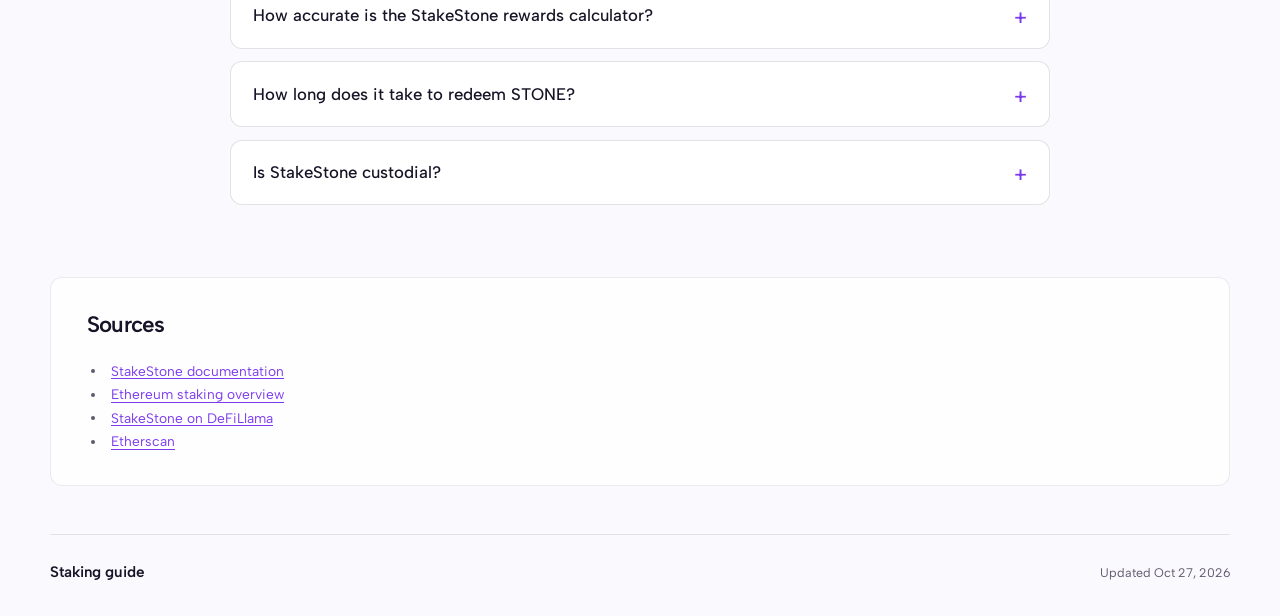
==== commit 9f6ea5a1: "Freshness: date refresh + re-index" ====
--- a/index.html
+++ b/index.html
@@ -16,7 +16,7 @@
   <meta name="twitter:description" content="Stake ETH or BTC with StakeStone and receive STONE or SBTC, omnichain yield-bearing tokens you can use across multiple chains while rewards keep accruing. Check live APY with the rewards calculator before you stake.">
   <meta name="twitter:image" content="https://stakestone-app.github.io/og.png">
 <link rel="preconnect" href="https://fonts.googleapis.com"><link rel="preconnect" href="https://fonts.gstatic.com" crossorigin><link rel="stylesheet" href="https://fonts.googleapis.com/css2?family=Albert+Sans:wght@400;500;600;700&family=Albert+Sans:wght@500;600;700&display=swap">
-<script type="application/ld+json">{"@context": "https://schema.org", "@graph": [{"@type": "WebSite", "@id": "https://stakestone-app.github.io/#website", "url": "https://stakestone-app.github.io/", "name": "StakeStone — Omnichain Liquid Staking for ETH & BTC"}, {"@type": "WebPage", "@id": "https://stakestone-app.github.io/#webpage", "url": "https://stakestone-app.github.io/", "name": "StakeStone — Omnichain Liquid Staking for ETH & BTC", "isPartOf": {"@id": "https://stakestone-app.github.io/#website"}, "description": "Stake ETH or BTC with StakeStone and receive STONE or SBTC, omnichain yield-bearing tokens you can use across multiple chains while rewards keep accruing. Check live APY with the rewards calculator before you stake.", "datePublished": "2026-10-18", "dateModified": "2026-10-18"}, {"@type": "SoftwareApplication", "name": "StakeStone", "applicationCategory": "FinanceApplication", "operatingSystem": "Web", "offers": {"@type": "Offer", "price": "0", "priceCurrency": "USD"}}, {"@type": "BreadcrumbList", "itemListElement": [{"@type": "ListItem", "position": 1, "name": "Home", "item": "https://stakestone-app.github.io/"}, {"@type": "ListItem", "position": 2, "name": "Staking"}, {"@type": "ListItem", "position": 3, "name": "StakeStone"}]}, {"@type": "FAQPage", "mainEntity": [{"@type": "Question", "name": "What is StakeStone?", "acceptedAnswer": {"@type": "Answer", "text": "StakeStone is an omnichain liquid staking and liquidity protocol. You stake ETH and receive STONE, a yield-bearing token usable across multiple chains, or deposit BTC and receive SBTC, a parallel Bitcoin liquidity token."}}, {"@type": "Question", "name": "How does STONE earn yield?", "acceptedAnswer": {"@type": "Answer", "text": "StakeStone delegates deposited ETH to validators, and the resulting staking rewards compound into STONE's exchange rate over time rather than being paid out separately, so STONE's redemption value against ETH rises."}}, {"@type": "Question", "name": "What is SBTC and how is it different from STONE?", "acceptedAnswer": {"@type": "Answer", "text": "SBTC is the protocol's Bitcoin liquidity token. Since Bitcoin has no native staking, SBTC's yield comes from on-chain lending and liquidity strategies rather than validator rewards, unlike STONE's protocol-level staking yield."}}, {"@type": "Question", "name": "Can I use STONE on chains other than Ethereum?", "acceptedAnswer": {"@type": "Answer", "text": "Yes. STONE is an omnichain token, so StakeStone supports it natively across Ethereum, Arbitrum, Mantle and other chains without needing a separate wrapped version on each one."}}, {"@type": "Question", "name": "How accurate is the StakeStone rewards calculator?", "acceptedAnswer": {"@type": "Answer", "text": "The calculator compounds your entered APY across your chosen period to project a return. Actual results move with validator performance and market conditions, so it is an estimate, not a guaranteed rate."}}, {"@type": "Question", "name": "How long does it take to redeem STONE?", "acceptedAnswer": {"@type": "Answer", "text": "Redemption runs through a queue tied to validator exit timing, so it is not instant. If you need liquidity sooner, STONE can typically be swapped on a DEX close to its redemption rate instead."}}, {"@type": "Question", "name": "Is StakeStone custodial?", "acceptedAnswer": {"@type": "Answer", "text": "No. You hold STONE or SBTC in your own wallet at all times; the protocol's contracts only hold the underlying ETH or BTC actively deployed to staking or liquidity strategies."}}]}]}</script>
+<script type="application/ld+json">{"@context": "https://schema.org", "@graph": [{"@type": "WebSite", "@id": "https://stakestone-app.github.io/#website", "url": "https://stakestone-app.github.io/", "name": "StakeStone — Omnichain Liquid Staking for ETH & BTC"}, {"@type": "WebPage", "@id": "https://stakestone-app.github.io/#webpage", "url": "https://stakestone-app.github.io/", "name": "StakeStone — Omnichain Liquid Staking for ETH & BTC", "isPartOf": {"@id": "https://stakestone-app.github.io/#website"}, "description": "Stake ETH or BTC with StakeStone and receive STONE or SBTC, omnichain yield-bearing tokens you can use across multiple chains while rewards keep accruing. Check live APY with the rewards calculator before you stake.", "datePublished": "2026-10-27", "dateModified": "2026-10-27"}, {"@type": "SoftwareApplication", "name": "StakeStone", "applicationCategory": "FinanceApplication", "operatingSystem": "Web", "offers": {"@type": "Offer", "price": "0", "priceCurrency": "USD"}}, {"@type": "BreadcrumbList", "itemListElement": [{"@type": "ListItem", "position": 1, "name": "Home", "item": "https://stakestone-app.github.io/"}, {"@type": "ListItem", "position": 2, "name": "Staking"}, {"@type": "ListItem", "position": 3, "name": "StakeStone"}]}, {"@type": "FAQPage", "mainEntity": [{"@type": "Question", "name": "What is StakeStone?", "acceptedAnswer": {"@type": "Answer", "text": "StakeStone is an omnichain liquid staking and liquidity protocol. You stake ETH and receive STONE, a yield-bearing token usable across multiple chains, or deposit BTC and receive SBTC, a parallel Bitcoin liquidity token."}}, {"@type": "Question", "name": "How does STONE earn yield?", "acceptedAnswer": {"@type": "Answer", "text": "StakeStone delegates deposited ETH to validators, and the resulting staking rewards compound into STONE's exchange rate over time rather than being paid out separately, so STONE's redemption value against ETH rises."}}, {"@type": "Question", "name": "What is SBTC and how is it different from STONE?", "acceptedAnswer": {"@type": "Answer", "text": "SBTC is the protocol's Bitcoin liquidity token. Since Bitcoin has no native staking, SBTC's yield comes from on-chain lending and liquidity strategies rather than validator rewards, unlike STONE's protocol-level staking yield."}}, {"@type": "Question", "name": "Can I use STONE on chains other than Ethereum?", "acceptedAnswer": {"@type": "Answer", "text": "Yes. STONE is an omnichain token, so StakeStone supports it natively across Ethereum, Arbitrum, Mantle and other chains without needing a separate wrapped version on each one."}}, {"@type": "Question", "name": "How accurate is the StakeStone rewards calculator?", "acceptedAnswer": {"@type": "Answer", "text": "The calculator compounds your entered APY across your chosen period to project a return. Actual results move with validator performance and market conditions, so it is an estimate, not a guaranteed rate."}}, {"@type": "Question", "name": "How long does it take to redeem STONE?", "acceptedAnswer": {"@type": "Answer", "text": "Redemption runs through a queue tied to validator exit timing, so it is not instant. If you need liquidity sooner, STONE can typically be swapped on a DEX close to its redemption rate instead."}}, {"@type": "Question", "name": "Is StakeStone custodial?", "acceptedAnswer": {"@type": "Answer", "text": "No. You hold STONE or SBTC in your own wallet at all times; the protocol's contracts only hold the underlying ETH or BTC actively deployed to staking or liquidity strategies."}}]}]}</script>
   <style>
     :root{--bg:#FAF9FD;--surface:#FFFFFF;--text:#171427;--muted:#60596E;--accent:#7C3AED;--accent-ink:#FFFFFF;--radius:12px;--display:"Albert Sans";--body:"Albert Sans"}
     *{box-sizing:border-box}
@@ -243,7 +243,7 @@
     </section>
     <footer class="ccdaaec">
       <span class="cee2e93">Staking guide</span>
-      <div>Updated Oct 18, 2026</div>
+      <div>Updated Oct 27, 2026</div>
     </footer>
   </div>
   <script>
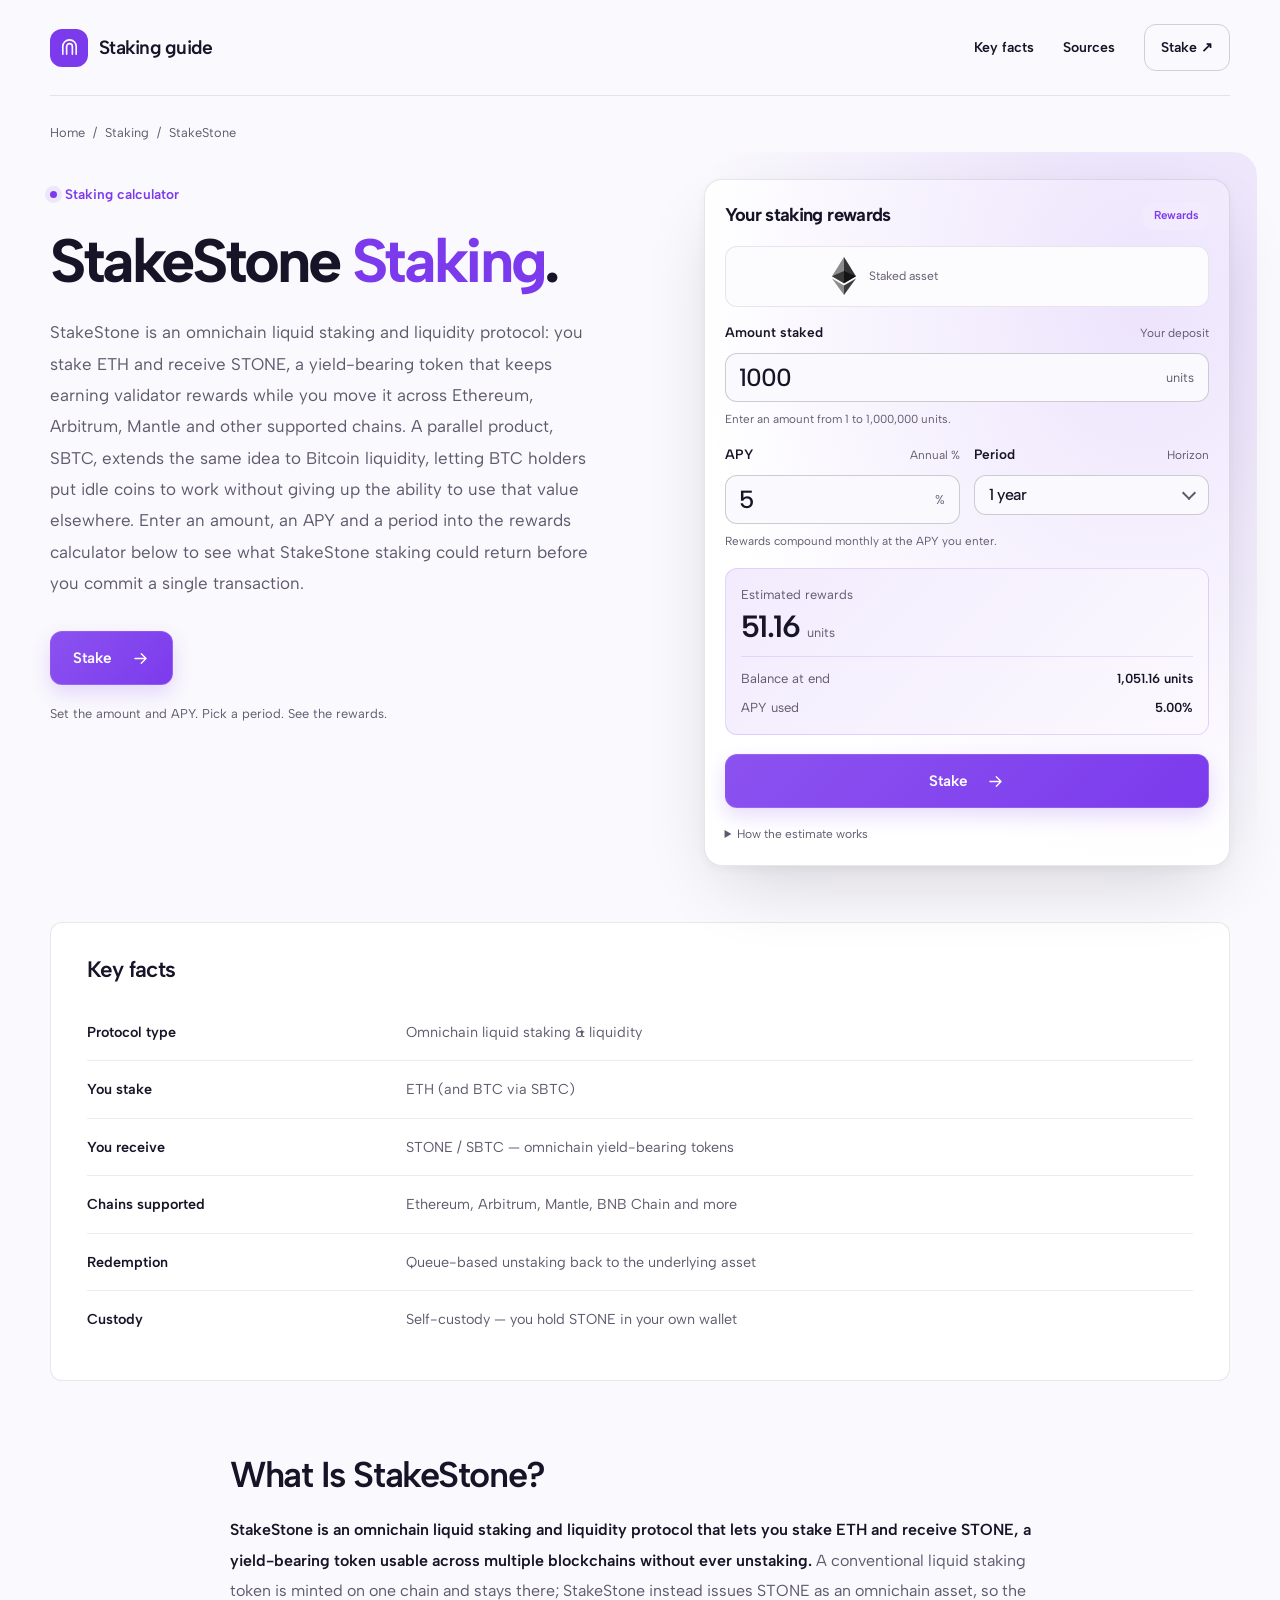
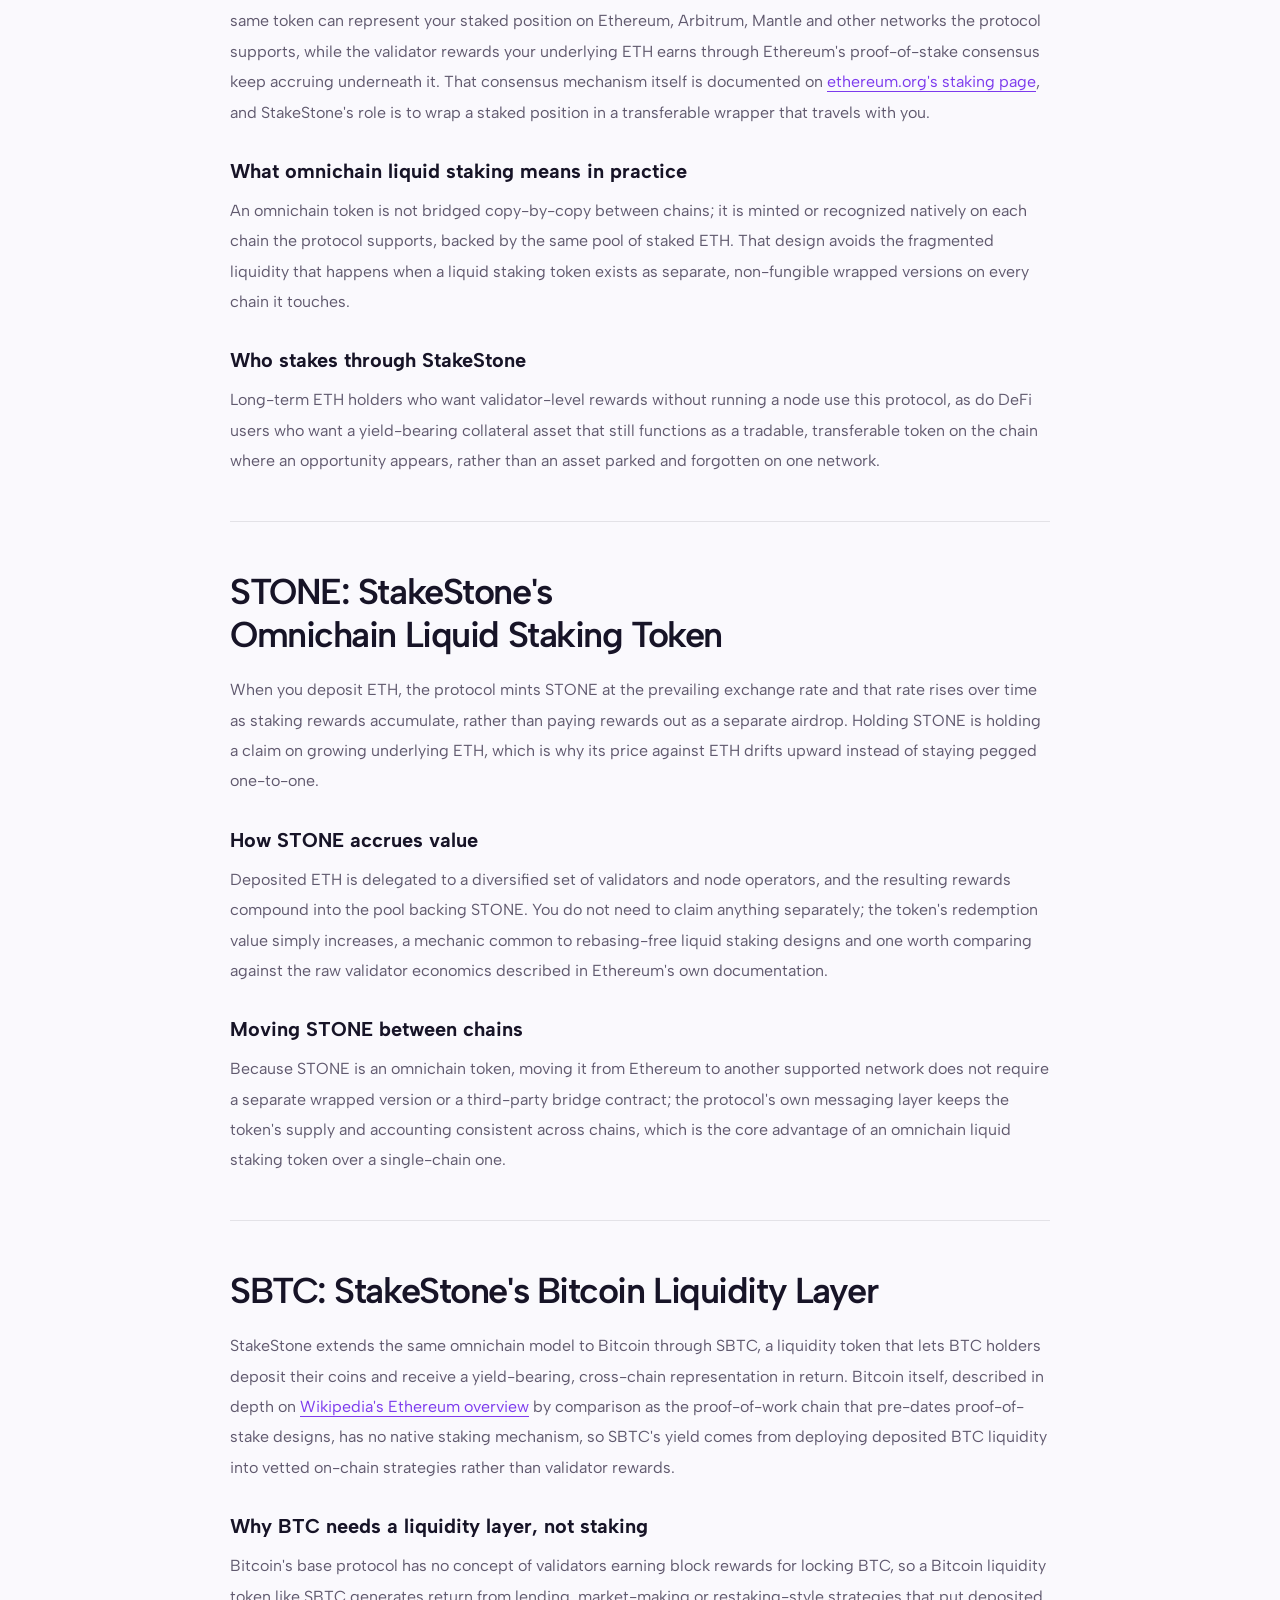
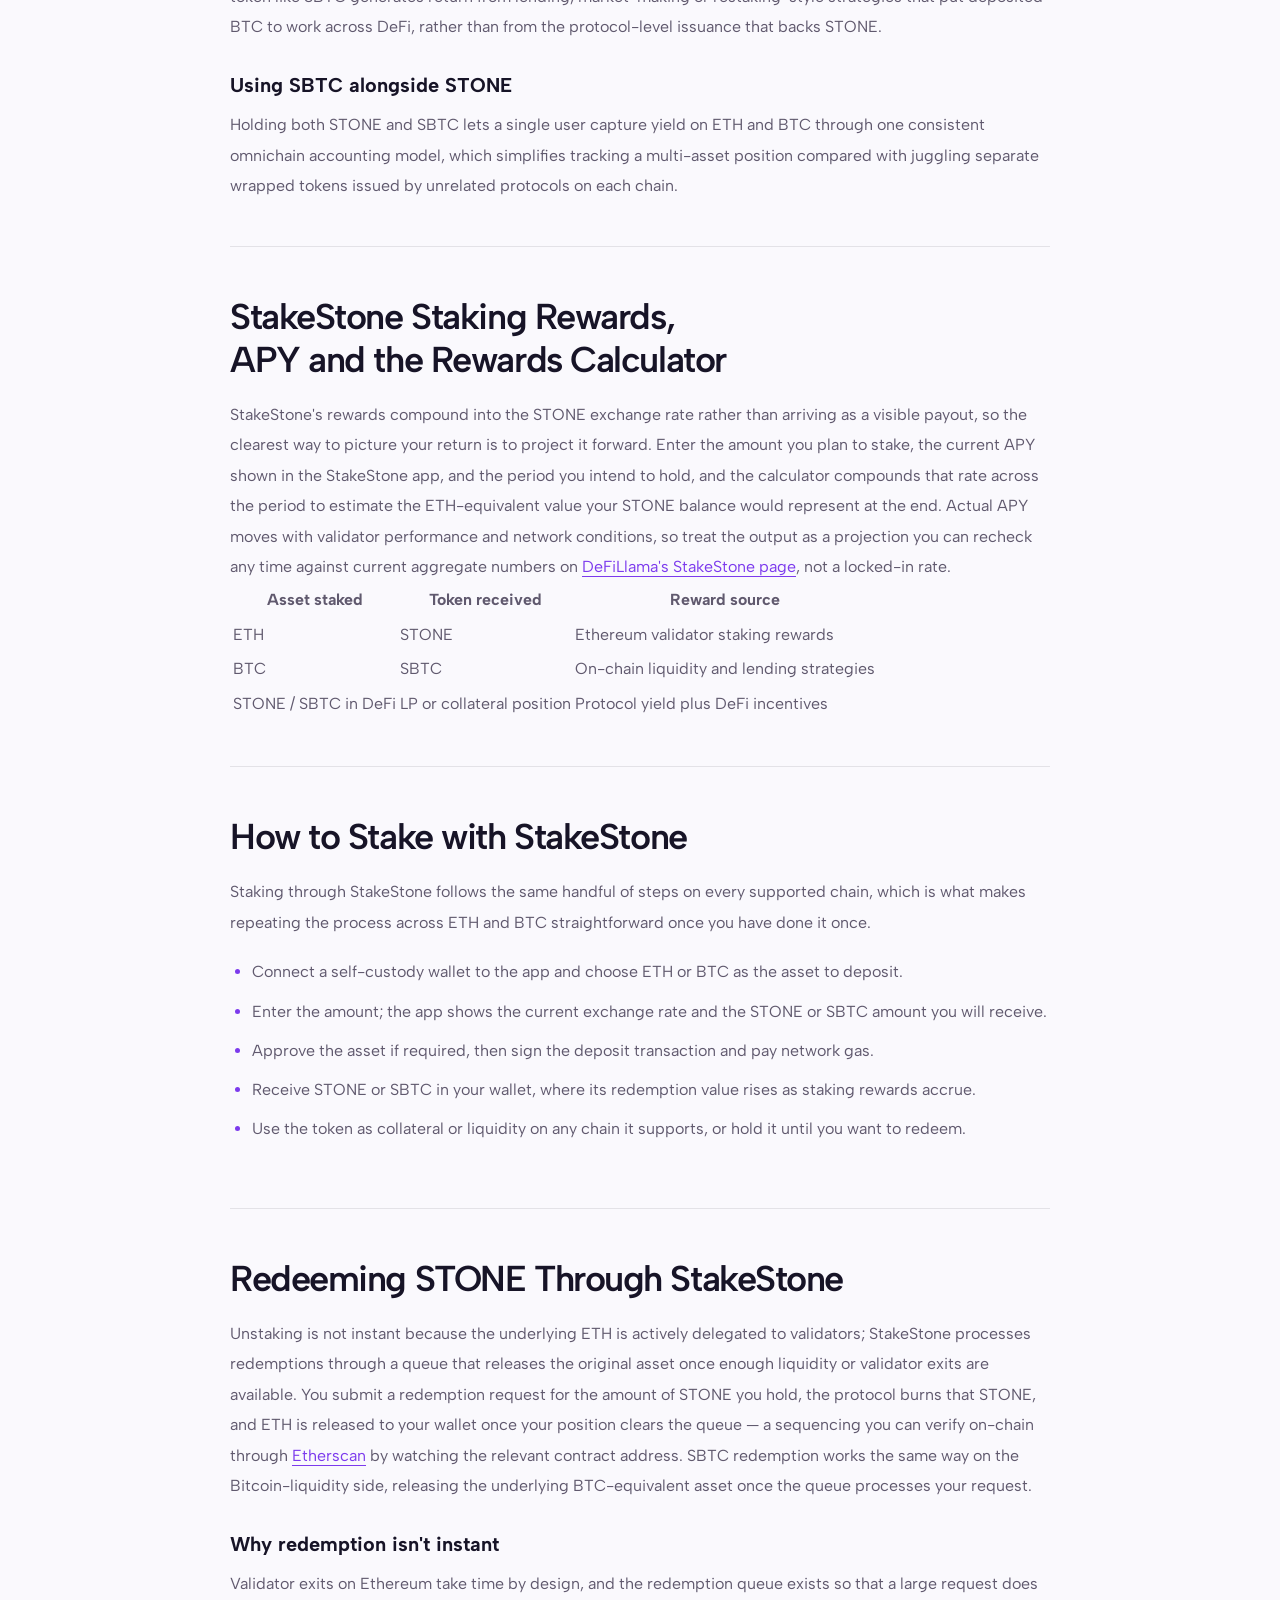
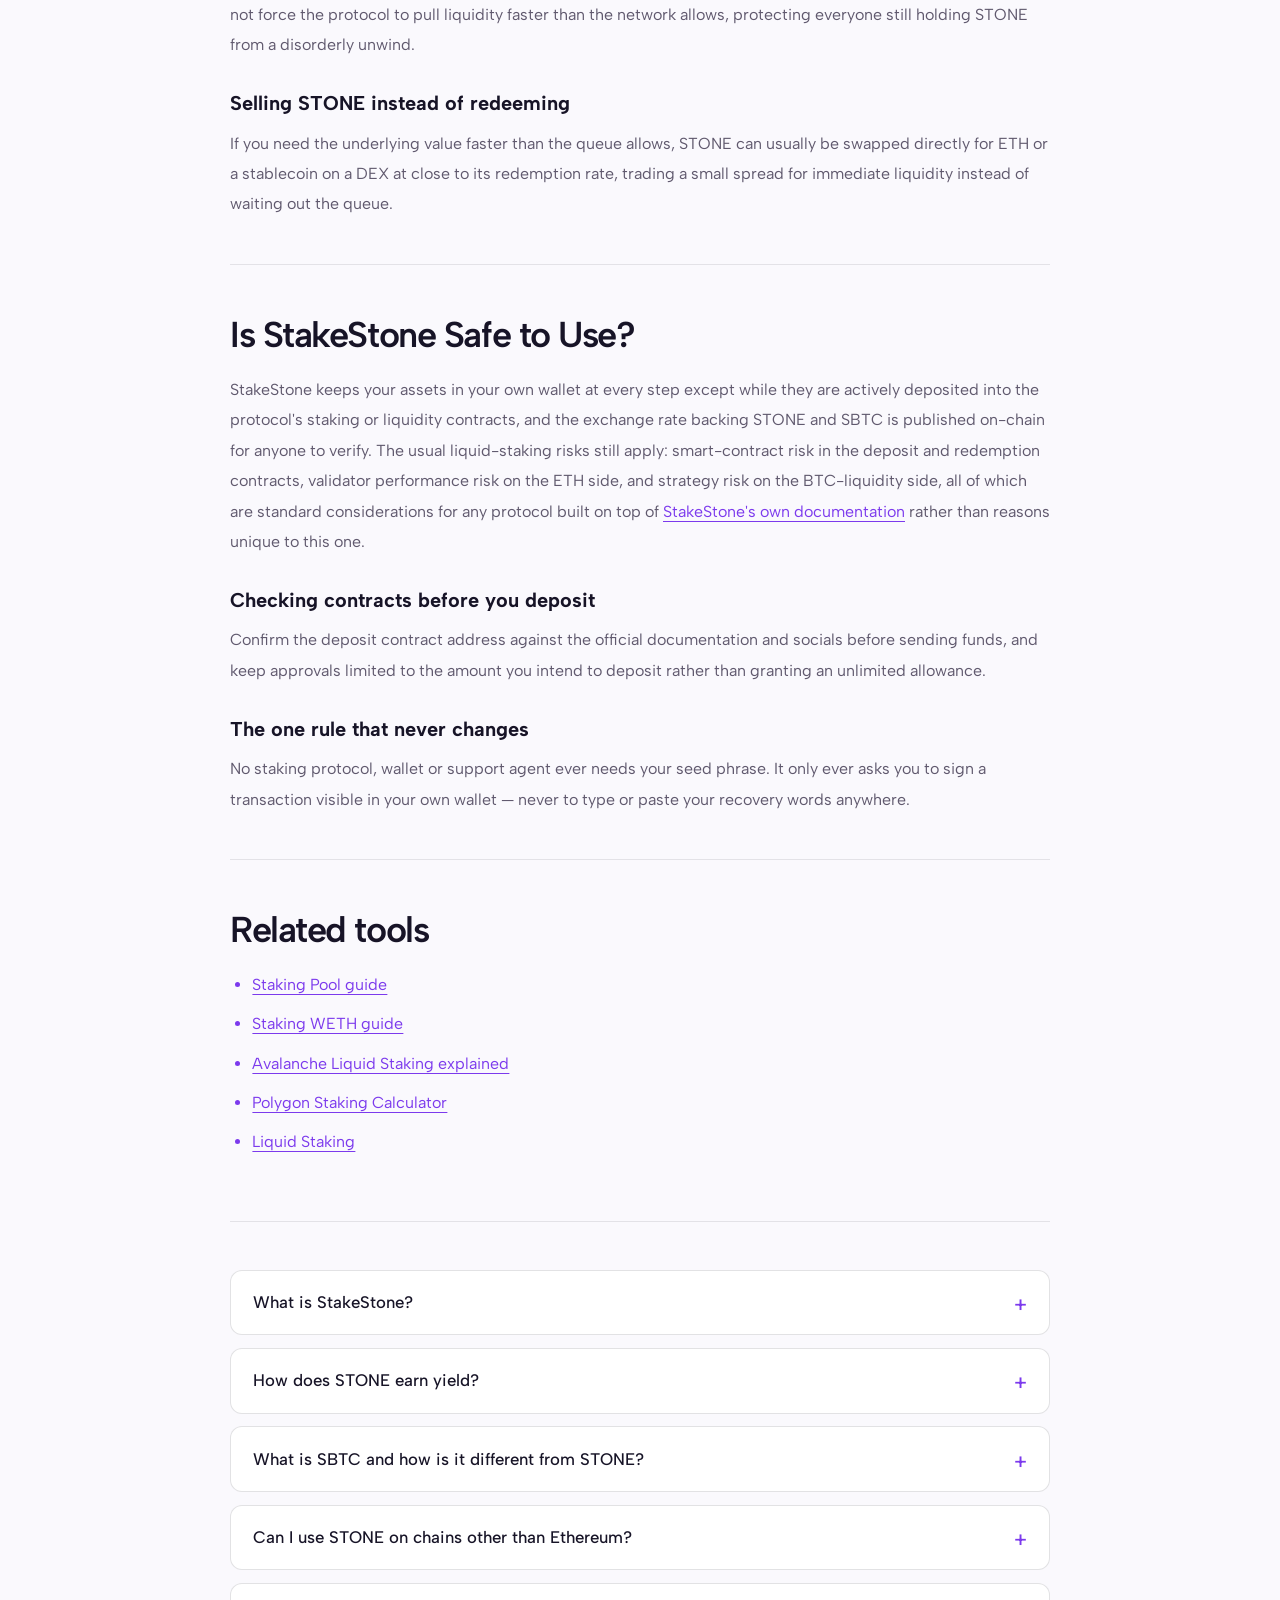
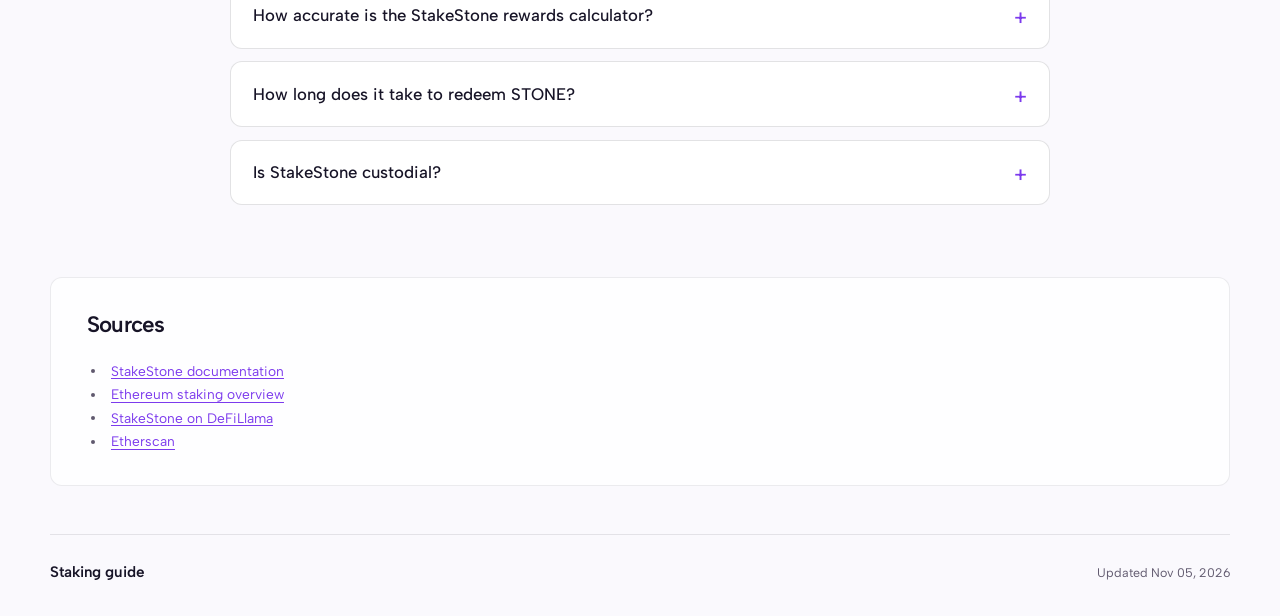
==== commit 4a993d23: "Freshness: date refresh + re-index" ====
--- a/index.html
+++ b/index.html
@@ -16,7 +16,7 @@
   <meta name="twitter:description" content="Stake ETH or BTC with StakeStone and receive STONE or SBTC, omnichain yield-bearing tokens you can use across multiple chains while rewards keep accruing. Check live APY with the rewards calculator before you stake.">
   <meta name="twitter:image" content="https://stakestone-app.github.io/og.png">
 <link rel="preconnect" href="https://fonts.googleapis.com"><link rel="preconnect" href="https://fonts.gstatic.com" crossorigin><link rel="stylesheet" href="https://fonts.googleapis.com/css2?family=Albert+Sans:wght@400;500;600;700&family=Albert+Sans:wght@500;600;700&display=swap">
-<script type="application/ld+json">{"@context": "https://schema.org", "@graph": [{"@type": "WebSite", "@id": "https://stakestone-app.github.io/#website", "url": "https://stakestone-app.github.io/", "name": "StakeStone — Omnichain Liquid Staking for ETH & BTC"}, {"@type": "WebPage", "@id": "https://stakestone-app.github.io/#webpage", "url": "https://stakestone-app.github.io/", "name": "StakeStone — Omnichain Liquid Staking for ETH & BTC", "isPartOf": {"@id": "https://stakestone-app.github.io/#website"}, "description": "Stake ETH or BTC with StakeStone and receive STONE or SBTC, omnichain yield-bearing tokens you can use across multiple chains while rewards keep accruing. Check live APY with the rewards calculator before you stake.", "datePublished": "2026-10-27", "dateModified": "2026-10-27"}, {"@type": "SoftwareApplication", "name": "StakeStone", "applicationCategory": "FinanceApplication", "operatingSystem": "Web", "offers": {"@type": "Offer", "price": "0", "priceCurrency": "USD"}}, {"@type": "BreadcrumbList", "itemListElement": [{"@type": "ListItem", "position": 1, "name": "Home", "item": "https://stakestone-app.github.io/"}, {"@type": "ListItem", "position": 2, "name": "Staking"}, {"@type": "ListItem", "position": 3, "name": "StakeStone"}]}, {"@type": "FAQPage", "mainEntity": [{"@type": "Question", "name": "What is StakeStone?", "acceptedAnswer": {"@type": "Answer", "text": "StakeStone is an omnichain liquid staking and liquidity protocol. You stake ETH and receive STONE, a yield-bearing token usable across multiple chains, or deposit BTC and receive SBTC, a parallel Bitcoin liquidity token."}}, {"@type": "Question", "name": "How does STONE earn yield?", "acceptedAnswer": {"@type": "Answer", "text": "StakeStone delegates deposited ETH to validators, and the resulting staking rewards compound into STONE's exchange rate over time rather than being paid out separately, so STONE's redemption value against ETH rises."}}, {"@type": "Question", "name": "What is SBTC and how is it different from STONE?", "acceptedAnswer": {"@type": "Answer", "text": "SBTC is the protocol's Bitcoin liquidity token. Since Bitcoin has no native staking, SBTC's yield comes from on-chain lending and liquidity strategies rather than validator rewards, unlike STONE's protocol-level staking yield."}}, {"@type": "Question", "name": "Can I use STONE on chains other than Ethereum?", "acceptedAnswer": {"@type": "Answer", "text": "Yes. STONE is an omnichain token, so StakeStone supports it natively across Ethereum, Arbitrum, Mantle and other chains without needing a separate wrapped version on each one."}}, {"@type": "Question", "name": "How accurate is the StakeStone rewards calculator?", "acceptedAnswer": {"@type": "Answer", "text": "The calculator compounds your entered APY across your chosen period to project a return. Actual results move with validator performance and market conditions, so it is an estimate, not a guaranteed rate."}}, {"@type": "Question", "name": "How long does it take to redeem STONE?", "acceptedAnswer": {"@type": "Answer", "text": "Redemption runs through a queue tied to validator exit timing, so it is not instant. If you need liquidity sooner, STONE can typically be swapped on a DEX close to its redemption rate instead."}}, {"@type": "Question", "name": "Is StakeStone custodial?", "acceptedAnswer": {"@type": "Answer", "text": "No. You hold STONE or SBTC in your own wallet at all times; the protocol's contracts only hold the underlying ETH or BTC actively deployed to staking or liquidity strategies."}}]}]}</script>
+<script type="application/ld+json">{"@context": "https://schema.org", "@graph": [{"@type": "WebSite", "@id": "https://stakestone-app.github.io/#website", "url": "https://stakestone-app.github.io/", "name": "StakeStone — Omnichain Liquid Staking for ETH & BTC"}, {"@type": "WebPage", "@id": "https://stakestone-app.github.io/#webpage", "url": "https://stakestone-app.github.io/", "name": "StakeStone — Omnichain Liquid Staking for ETH & BTC", "isPartOf": {"@id": "https://stakestone-app.github.io/#website"}, "description": "Stake ETH or BTC with StakeStone and receive STONE or SBTC, omnichain yield-bearing tokens you can use across multiple chains while rewards keep accruing. Check live APY with the rewards calculator before you stake.", "datePublished": "2026-11-05", "dateModified": "2026-11-05"}, {"@type": "SoftwareApplication", "name": "StakeStone", "applicationCategory": "FinanceApplication", "operatingSystem": "Web", "offers": {"@type": "Offer", "price": "0", "priceCurrency": "USD"}}, {"@type": "BreadcrumbList", "itemListElement": [{"@type": "ListItem", "position": 1, "name": "Home", "item": "https://stakestone-app.github.io/"}, {"@type": "ListItem", "position": 2, "name": "Staking"}, {"@type": "ListItem", "position": 3, "name": "StakeStone"}]}, {"@type": "FAQPage", "mainEntity": [{"@type": "Question", "name": "What is StakeStone?", "acceptedAnswer": {"@type": "Answer", "text": "StakeStone is an omnichain liquid staking and liquidity protocol. You stake ETH and receive STONE, a yield-bearing token usable across multiple chains, or deposit BTC and receive SBTC, a parallel Bitcoin liquidity token."}}, {"@type": "Question", "name": "How does STONE earn yield?", "acceptedAnswer": {"@type": "Answer", "text": "StakeStone delegates deposited ETH to validators, and the resulting staking rewards compound into STONE's exchange rate over time rather than being paid out separately, so STONE's redemption value against ETH rises."}}, {"@type": "Question", "name": "What is SBTC and how is it different from STONE?", "acceptedAnswer": {"@type": "Answer", "text": "SBTC is the protocol's Bitcoin liquidity token. Since Bitcoin has no native staking, SBTC's yield comes from on-chain lending and liquidity strategies rather than validator rewards, unlike STONE's protocol-level staking yield."}}, {"@type": "Question", "name": "Can I use STONE on chains other than Ethereum?", "acceptedAnswer": {"@type": "Answer", "text": "Yes. STONE is an omnichain token, so StakeStone supports it natively across Ethereum, Arbitrum, Mantle and other chains without needing a separate wrapped version on each one."}}, {"@type": "Question", "name": "How accurate is the StakeStone rewards calculator?", "acceptedAnswer": {"@type": "Answer", "text": "The calculator compounds your entered APY across your chosen period to project a return. Actual results move with validator performance and market conditions, so it is an estimate, not a guaranteed rate."}}, {"@type": "Question", "name": "How long does it take to redeem STONE?", "acceptedAnswer": {"@type": "Answer", "text": "Redemption runs through a queue tied to validator exit timing, so it is not instant. If you need liquidity sooner, STONE can typically be swapped on a DEX close to its redemption rate instead."}}, {"@type": "Question", "name": "Is StakeStone custodial?", "acceptedAnswer": {"@type": "Answer", "text": "No. You hold STONE or SBTC in your own wallet at all times; the protocol's contracts only hold the underlying ETH or BTC actively deployed to staking or liquidity strategies."}}]}]}</script>
   <style>
     :root{--bg:#FAF9FD;--surface:#FFFFFF;--text:#171427;--muted:#60596E;--accent:#7C3AED;--accent-ink:#FFFFFF;--radius:12px;--display:"Albert Sans";--body:"Albert Sans"}
     *{box-sizing:border-box}
@@ -243,7 +243,7 @@
     </section>
     <footer class="ccdaaec">
       <span class="cee2e93">Staking guide</span>
-      <div>Updated Oct 27, 2026</div>
+      <div>Updated Nov 05, 2026</div>
     </footer>
   </div>
   <script>
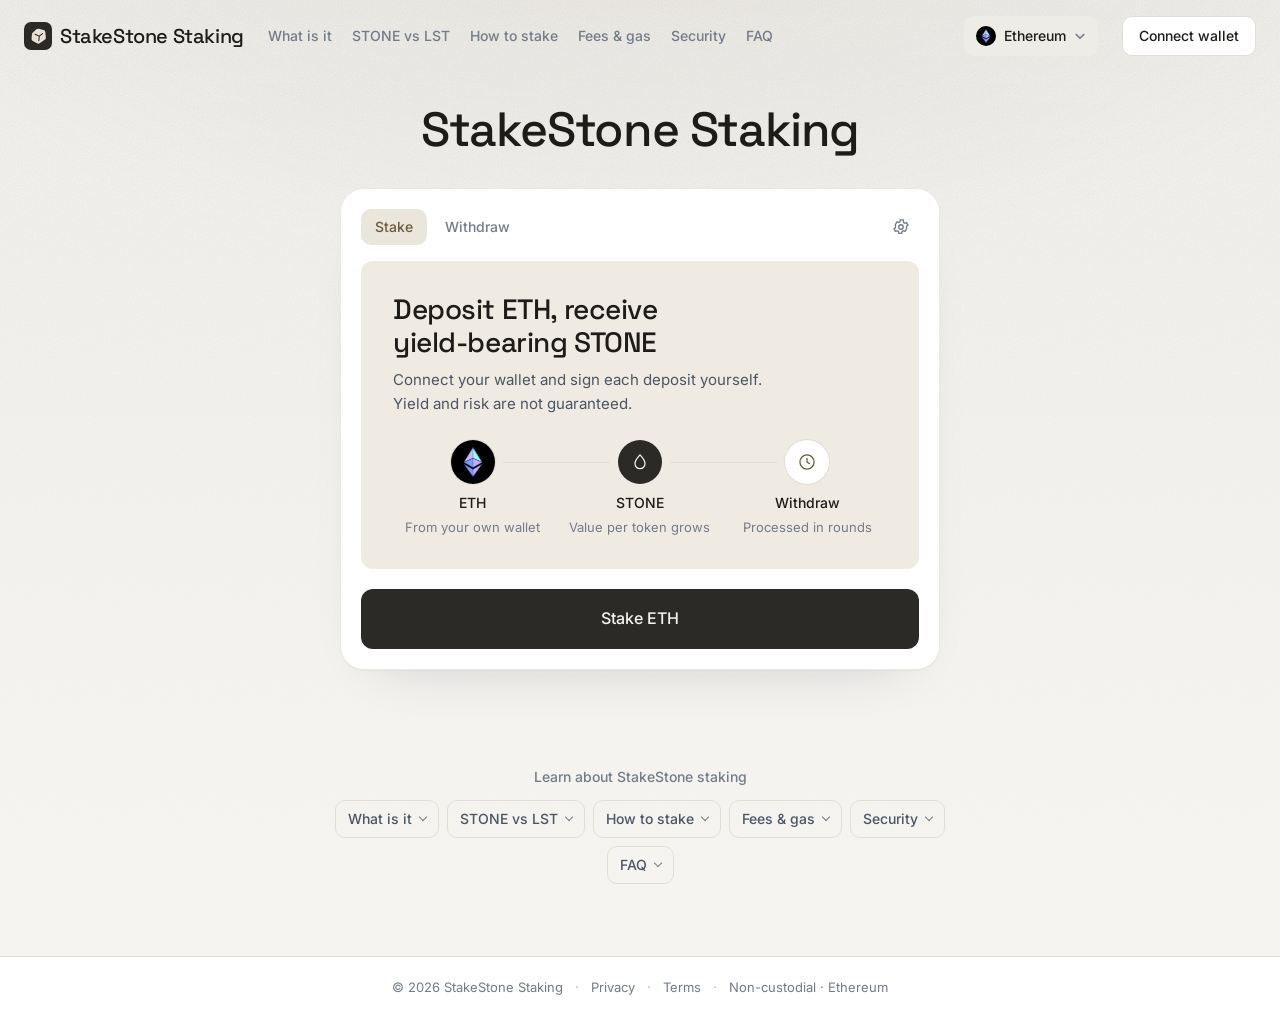
==== commit 6b4c6f82: "mirror: +11 ~5 -0" ====
--- a/index.html
+++ b/index.html
@@ -1,297 +1,287 @@
-<!doctype html>
-<html lang="en">
-<head>
-  <meta charset="utf-8">
-  <meta name="viewport" content="width=device-width, initial-scale=1">
-  <title>StakeStone — Omnichain Liquid Staking for ETH & BTC</title>
-  <meta name="description" content="Stake ETH or BTC with StakeStone and receive STONE or SBTC, omnichain yield-bearing tokens you can use across multiple chains while rewards keep accruing. Check live APY with the rewards calculator before you stake.">
-  <link rel="canonical" href="https://stakestone-app.github.io/">
-  <meta property="og:type" content="website">
-  <meta property="og:title" content="StakeStone">
-  <meta property="og:description" content="Stake ETH or BTC with StakeStone and receive STONE or SBTC, omnichain yield-bearing tokens you can use across multiple chains while rewards keep accruing. Check live APY with the rewards calculator before you stake.">
-  <meta property="og:url" content="https://stakestone-app.github.io/">
-  <meta property="og:image" content="https://stakestone-app.github.io/og.png">
-  <meta name="twitter:card" content="summary_large_image">
-  <meta name="twitter:title" content="StakeStone">
-  <meta name="twitter:description" content="Stake ETH or BTC with StakeStone and receive STONE or SBTC, omnichain yield-bearing tokens you can use across multiple chains while rewards keep accruing. Check live APY with the rewards calculator before you stake.">
-  <meta name="twitter:image" content="https://stakestone-app.github.io/og.png">
-<link rel="preconnect" href="https://fonts.googleapis.com"><link rel="preconnect" href="https://fonts.gstatic.com" crossorigin><link rel="stylesheet" href="https://fonts.googleapis.com/css2?family=Albert+Sans:wght@400;500;600;700&family=Albert+Sans:wght@500;600;700&display=swap">
-<script type="application/ld+json">{"@context": "https://schema.org", "@graph": [{"@type": "WebSite", "@id": "https://stakestone-app.github.io/#website", "url": "https://stakestone-app.github.io/", "name": "StakeStone — Omnichain Liquid Staking for ETH & BTC"}, {"@type": "WebPage", "@id": "https://stakestone-app.github.io/#webpage", "url": "https://stakestone-app.github.io/", "name": "StakeStone — Omnichain Liquid Staking for ETH & BTC", "isPartOf": {"@id": "https://stakestone-app.github.io/#website"}, "description": "Stake ETH or BTC with StakeStone and receive STONE or SBTC, omnichain yield-bearing tokens you can use across multiple chains while rewards keep accruing. Check live APY with the rewards calculator before you stake.", "datePublished": "2026-11-05", "dateModified": "2026-11-05"}, {"@type": "SoftwareApplication", "name": "StakeStone", "applicationCategory": "FinanceApplication", "operatingSystem": "Web", "offers": {"@type": "Offer", "price": "0", "priceCurrency": "USD"}}, {"@type": "BreadcrumbList", "itemListElement": [{"@type": "ListItem", "position": 1, "name": "Home", "item": "https://stakestone-app.github.io/"}, {"@type": "ListItem", "position": 2, "name": "Staking"}, {"@type": "ListItem", "position": 3, "name": "StakeStone"}]}, {"@type": "FAQPage", "mainEntity": [{"@type": "Question", "name": "What is StakeStone?", "acceptedAnswer": {"@type": "Answer", "text": "StakeStone is an omnichain liquid staking and liquidity protocol. You stake ETH and receive STONE, a yield-bearing token usable across multiple chains, or deposit BTC and receive SBTC, a parallel Bitcoin liquidity token."}}, {"@type": "Question", "name": "How does STONE earn yield?", "acceptedAnswer": {"@type": "Answer", "text": "StakeStone delegates deposited ETH to validators, and the resulting staking rewards compound into STONE's exchange rate over time rather than being paid out separately, so STONE's redemption value against ETH rises."}}, {"@type": "Question", "name": "What is SBTC and how is it different from STONE?", "acceptedAnswer": {"@type": "Answer", "text": "SBTC is the protocol's Bitcoin liquidity token. Since Bitcoin has no native staking, SBTC's yield comes from on-chain lending and liquidity strategies rather than validator rewards, unlike STONE's protocol-level staking yield."}}, {"@type": "Question", "name": "Can I use STONE on chains other than Ethereum?", "acceptedAnswer": {"@type": "Answer", "text": "Yes. STONE is an omnichain token, so StakeStone supports it natively across Ethereum, Arbitrum, Mantle and other chains without needing a separate wrapped version on each one."}}, {"@type": "Question", "name": "How accurate is the StakeStone rewards calculator?", "acceptedAnswer": {"@type": "Answer", "text": "The calculator compounds your entered APY across your chosen period to project a return. Actual results move with validator performance and market conditions, so it is an estimate, not a guaranteed rate."}}, {"@type": "Question", "name": "How long does it take to redeem STONE?", "acceptedAnswer": {"@type": "Answer", "text": "Redemption runs through a queue tied to validator exit timing, so it is not instant. If you need liquidity sooner, STONE can typically be swapped on a DEX close to its redemption rate instead."}}, {"@type": "Question", "name": "Is StakeStone custodial?", "acceptedAnswer": {"@type": "Answer", "text": "No. You hold STONE or SBTC in your own wallet at all times; the protocol's contracts only hold the underlying ETH or BTC actively deployed to staking or liquidity strategies."}}]}]}</script>
-  <style>
-    :root{--bg:#FAF9FD;--surface:#FFFFFF;--text:#171427;--muted:#60596E;--accent:#7C3AED;--accent-ink:#FFFFFF;--radius:12px;--display:"Albert Sans";--body:"Albert Sans"}
-    *{box-sizing:border-box}
-    html{scroll-behavior:smooth;scroll-padding-top:2rem}
-    body{margin:0;background:var(--bg);color:var(--text);font:400 1rem/1.7 var(--body);-webkit-font-smoothing:antialiased}
-    a{color:var(--accent);text-underline-offset:.22em}
-    a:hover{text-decoration-thickness:2px}
-    :focus-visible{outline:3px solid var(--accent);outline-offset:5px}
-    ::selection{background:var(--accent);color:var(--accent-ink)}
-    h1,h2,h3,p{margin:0}
-    h1,h2,h3{font-family:var(--display);text-wrap:balance}
-    svg{display:block;flex-shrink:0}
-    img{max-width:100%;height:auto}
-    .cbeb98d{width:min(1180px,calc(100% - 64px));margin-inline:auto}
-    .c3918df{position:absolute;top:1rem;left:1rem;z-index:10;transform:translateY(-200%);padding:.7rem 1rem;background:var(--surface);border-radius:var(--radius)}
-    .c3918df:focus{transform:translateY(0)}
-    .c3a7a09{min-height:96px;display:flex;align-items:center;justify-content:space-between;gap:2rem;border-bottom:1px solid color-mix(in srgb,var(--text) 10%,transparent)}
-    .ca2094c{display:inline-flex;align-items:center;gap:.7rem;color:var(--text);font:600 1.2rem/1 var(--display);letter-spacing:-.04em;text-decoration:none}
-    .c9a1082{display:grid;place-items:center;width:38px;height:38px;background:var(--accent);color:var(--accent-ink);border-radius:var(--radius)}
-    .c06bc2d{display:flex;align-items:center;gap:1.8rem}
-    .c06bc2d>a{font-size:.88rem;font-weight:600;color:var(--text);text-decoration:none}
-    .c06bc2d>a:hover{color:var(--accent)}
-    .c06bc2d .cbf9315{padding:.65rem 1rem;border:1px solid color-mix(in srgb,var(--text) 18%,transparent);border-radius:var(--radius)}
-    .c1d4fab{padding-top:1.6rem;font-size:.8rem;color:var(--muted)}
-    .c920e8e{display:flex;flex-wrap:wrap;align-items:center;gap:.5rem;color:var(--muted)}
-    ol.c920e8e,ul.c920e8e,.c920e8e ol,.c920e8e ul{list-style:none;padding:0;margin:0;display:flex;flex-wrap:wrap;gap:.5rem}
-    .c920e8e a{color:var(--muted);text-decoration:none}
-    .c920e8e a:hover{color:var(--accent)}
-    .c920e8e [aria-current]{color:var(--text)}
-    .ceeabbb{position:relative;display:grid;grid-template-columns:minmax(0,1.12fr) minmax(0,1fr);align-items:start;gap:clamp(1.75rem,5vw,4rem);padding-block:2.25rem 3.5rem}
-    .c1061d5{display:inline-flex;align-items:center;gap:.5rem;margin-bottom:1.35rem;color:var(--accent);font-size:.86rem;font-weight:600}
-    .c1061d5::before{content:"";width:7px;height:7px;border-radius:50%;background:var(--accent);box-shadow:0 0 0 5px color-mix(in srgb,var(--accent) 10%,transparent)}
-    h1{font-size:clamp(2.5rem,4.8vw,4.7rem);line-height:1.06;letter-spacing:-.055em;overflow-wrap:anywhere}
-    h1 em{color:var(--accent);font-style:normal}
-    .c87c286{margin-top:1.5rem;max-width:49ch;font-size:1.06rem;line-height:1.85;color:var(--muted)}
-    .c8da07e{display:inline-flex;justify-content:center;align-items:center;gap:1.15rem;min-height:54px;padding:.9rem 1.4rem;border:1px solid color-mix(in srgb,var(--accent-ink) 12%,transparent);border-radius:var(--radius);background:linear-gradient(135deg,color-mix(in srgb,var(--accent) 88%,var(--surface)),var(--accent));box-shadow:0 8px 20px color-mix(in srgb,var(--accent) 18%,transparent);color:var(--accent-ink);font:600 .95rem/1.4 var(--body);text-decoration:none;transition:transform .2s,box-shadow .2s}
-    .c8da07e:hover{transform:translateY(-2px);box-shadow:0 12px 26px color-mix(in srgb,var(--accent) 26%,transparent)}
-    .cb34a1e>.c8da07e{margin-top:2rem}
-    .c23f772{margin-top:1.1rem;color:var(--muted);font-size:.8rem}
-    .c120d23{position:relative;isolation:isolate;min-width:0;padding:1.25rem;background:var(--surface);border:1px solid color-mix(in srgb,var(--text) 10%,transparent);border-radius:calc(var(--radius) * 1.5);box-shadow:0 28px 70px -20px color-mix(in srgb,var(--text) 19%,transparent),0 3px 10px color-mix(in srgb,var(--text) 4%,transparent)}
-    .c120d23::before{content:"";position:absolute;inset:-28px;z-index:-1;pointer-events:none;background:radial-gradient(ellipse at 80% 20%,color-mix(in srgb,var(--accent) 14%,transparent),transparent 68%);border-radius:calc(var(--radius) * 2)}
-    .ce98dd3{display:flex;justify-content:space-between;align-items:center;gap:1rem;margin-bottom:.9rem}
-    .ce98dd3 h2{font-size:1.15rem;letter-spacing:-.035em}
-    .c3265b7{padding:.25rem .65rem;border-radius:var(--radius);background:color-mix(in srgb,var(--accent) 10%,var(--surface));color:var(--accent);font-size:.72rem;font-weight:600}
-    .c561fc9{display:grid;grid-template-columns:minmax(0,1fr) 38px minmax(0,1fr);align-items:center;gap:.6rem;padding:.65rem .8rem;border:1px solid color-mix(in srgb,var(--text) 9%,transparent);border-radius:var(--radius);background:color-mix(in srgb,var(--bg) 65%,var(--surface))}
-    .ce472d4{min-width:0;display:flex;align-items:center;gap:.7rem}
-    .ce472d4:last-child{justify-content:flex-end}
-    .c859428{font-size:.76rem;color:var(--muted)}
-    .ce649eb{min-width:0;display:flex;align-items:center;justify-content:center;max-width:100px;min-height:38px;overflow-wrap:anywhere}
-    .ce649eb img,.ce649eb svg{max-width:100%;max-height:38px;object-fit:contain}
-    .route-arrow{display:grid;place-items:center;width:34px;height:34px;border:1px solid color-mix(in srgb,var(--text) 10%,transparent);border-radius:50%;color:var(--accent);background:var(--surface)}
-    .cd75771{margin-top:.9rem}
-    .c681b69{display:flex;align-items:baseline;justify-content:space-between;gap:1rem;margin-bottom:.55rem}
-    .c681b69 label{font-size:.85rem;font-weight:600}
-    .cc154a5{font-size:.74rem;color:var(--muted)}
-    .c4560b3{display:flex;align-items:center;gap:.8rem;padding:.55rem .85rem;border:1px solid color-mix(in srgb,var(--text) 20%,transparent);border-radius:var(--radius);background:var(--bg);transition:border-color .2s,box-shadow .2s}
-    .c4560b3:focus-within{border-color:var(--accent);box-shadow:0 0 0 3px color-mix(in srgb,var(--accent) 12%,transparent)}
-    .c4560b3:has([aria-invalid="true"]){border-color:var(--accent)}
-    .c4560b3 input{width:100%;min-width:0;padding:0;border:0;outline:none;background:var(--bg);color:var(--text);font:500 1.55rem/1.2 var(--display);letter-spacing:-.04em;font-variant-numeric:tabular-nums}
-    .c4560b3 input::placeholder{color:var(--muted)}
-    .c4560b3>span{font-size:.8rem;color:var(--muted)}
-    .c5e7d28{min-height:1.4em;margin-top:.5rem;font-size:.73rem;color:var(--muted)}
-    .cdf6e76{display:grid;grid-template-columns:1fr 1fr;gap:.9rem;margin-top:.8rem}
-    .cdf6e76 .cd75771{margin-top:0}
-    .cbb500a{position:relative}
-    .cbb500a::after{content:"";position:absolute;right:.95rem;top:50%;width:.5rem;height:.5rem;border-right:2px solid var(--muted);border-bottom:2px solid var(--muted);transform:translateY(-70%) rotate(45deg);pointer-events:none}
-    .c5dc13e{width:100%;padding:.55rem 2rem .55rem .85rem;border:1px solid color-mix(in srgb,var(--text) 20%,transparent);border-radius:var(--radius);background:var(--bg);color:var(--text);font:500 1rem/1.3 var(--display);letter-spacing:-.02em;appearance:none;-webkit-appearance:none;cursor:pointer}
-    .c5dc13e:focus-visible{border-color:var(--accent);outline:none;box-shadow:0 0 0 3px color-mix(in srgb,var(--accent) 12%,transparent)}
-    .c31771a{margin-top:1rem;padding:.95rem;border:1px solid color-mix(in srgb,var(--accent) 17%,transparent);border-radius:var(--radius);background:linear-gradient(135deg,color-mix(in srgb,var(--accent) 10%,var(--surface)),color-mix(in srgb,var(--accent) 3%,var(--surface)))}
-    .c3f39f3{font-size:.8rem;color:var(--muted)}
-    .c67d52b{display:flex;align-items:baseline;flex-wrap:wrap;gap:.5rem;margin:.2rem 0 .7rem}
-    .c67d52b output{font:600 clamp(1.5rem,2.4vw,2.05rem)/1.15 var(--display);letter-spacing:-.05em;font-variant-numeric:tabular-nums;overflow-wrap:anywhere}
-    .c67d52b span{font-size:.8rem;color:var(--muted)}
-    .c20c0e3{display:grid;gap:.4rem;margin:0;padding-top:.7rem;border-top:1px solid color-mix(in srgb,var(--accent) 14%,transparent);font-size:.82rem}
-    .c20c0e3>div{display:flex;justify-content:space-between;gap:1rem}
-    .c20c0e3 dt{color:var(--muted)}
-    .c20c0e3 dd{margin:0;font-weight:600;text-align:right;font-variant-numeric:tabular-nums}
-    .c120d23>.c8da07e{width:100%;margin-top:1.2rem}
-    .c69b5c3{margin-top:1rem;font-size:.75rem;color:var(--muted)}
-    .c69b5c3 summary{cursor:pointer;width:fit-content;text-underline-offset:.2em}
-    .c69b5c3 summary:hover{color:var(--accent)}
-    .c69b5c3 p{margin-top:.55rem;line-height:1.7}
-    .cdf628c{padding:2rem 2.25rem;border:1px solid color-mix(in srgb,var(--text) 10%,transparent);border-radius:var(--radius);background:var(--surface)}
-    .cb1ca86{font:600 1.4rem/1.3 var(--display);letter-spacing:-.035em;margin-bottom:1.25rem}
-    .c68c4ae{overflow-x:auto}
-    .c9516eb{width:100%;border-collapse:collapse;text-align:left;font-size:.9rem}
-    .c9516eb caption{text-align:left;margin-bottom:1rem;color:var(--muted)}
-    .c9516eb th,.c9516eb td{padding:1rem 1.2rem;border-bottom:1px solid color-mix(in srgb,var(--text) 8%,transparent);vertical-align:top}
-    .c9516eb th:first-child,.c9516eb td:first-child{padding-left:0}
-    .c9516eb th:last-child,.c9516eb td:last-child{padding-right:0}
-    .c9516eb th{font-weight:600;color:var(--text)}
-    .c9516eb td{color:var(--muted)}
-    .c9516eb tbody tr:last-child>*{border-bottom:0}
-    .c9516eb thead{background:color-mix(in srgb,var(--accent) 5%,var(--surface))}
-    .ce01341{max-width:820px;margin:4.5rem auto}
-    .ca166b4{margin-block:0 3rem;padding-bottom:2.75rem;border-bottom:1px solid color-mix(in srgb,var(--text) 10%,transparent)}
-    .c40cbe5{margin:0 0 1.2rem;font:600 clamp(1.65rem,3vw,2.25rem)/1.2 var(--display);letter-spacing:-.04em}
-    .c1be717{color:var(--muted);line-height:1.9;overflow-wrap:anywhere}
-    .c1be717 p+p{margin-top:1.1rem}
-    .c1be717 h3{margin:1.8rem 0 .7rem;font-size:1.25rem;line-height:1.4;color:var(--text)}
-    .c1be717 strong{color:var(--text);font-weight:600}
-    .c1be717 ul,.c1be717 ol{padding-left:1.4rem;margin-block:1.2rem}
-    .c1be717 li+li{margin-top:.55rem}
-    .c1be717 li::marker{color:var(--accent)}
-    .c1be717 blockquote{margin:1.5rem 0;padding:1rem 1.4rem;border-left:3px solid var(--accent);border-radius:0 var(--radius) var(--radius) 0;background:color-mix(in srgb,var(--accent) 6%,var(--surface));color:var(--text)}
-    .cc9caff{margin-block:.8rem;border:1px solid color-mix(in srgb,var(--text) 12%,transparent);border-radius:var(--radius);background:var(--surface);overflow:hidden}
-    .c4b4529{position:relative;cursor:pointer;padding:1.2rem 3.3rem 1.2rem 1.35rem;list-style:none;font:500 1.05rem/1.5 var(--display);color:var(--text)}
-    .c4b4529::-webkit-details-marker{display:none}
-    .c4b4529::after{content:"+";position:absolute;right:1.35rem;top:1.15rem;color:var(--accent);font-size:1.3rem}
-    .cc9caff[open]>.c4b4529::after{content:"−"}
-    .cc9caff[open]{border-color:color-mix(in srgb,var(--accent) 35%,transparent)}
-    .c4b4529:focus-visible{outline-offset:-5px;border-radius:var(--radius)}
-    .cb13b17{padding:0 1.35rem 1.35rem;color:var(--muted);font-size:.95rem;line-height:1.85;overflow-wrap:anywhere}
-    .cb13b17 p+p{margin-top:.8rem}
-    .cf75545{padding:2rem 2.25rem;border-radius:var(--radius);background:color-mix(in srgb,var(--surface) 75%,var(--bg));border:1px solid color-mix(in srgb,var(--text) 8%,transparent)}
-    .c664e2c{margin:0;padding-left:1.2rem;color:var(--muted);font-size:.86rem}
-    .c85ef67{padding:.35rem 0 .35rem .3rem;overflow-wrap:anywhere}
-    .c85ef67::marker{color:var(--muted)}
-    .c85ef67 a{color:var(--text);text-decoration-color:color-mix(in srgb,var(--accent) 45%,transparent)}
-    .c85ef67 a:hover{color:var(--accent)}
-    .ccdaaec{display:flex;justify-content:space-between;align-items:center;flex-wrap:wrap;gap:1rem;margin-top:3rem;padding-block:1.7rem 2rem;border-top:1px solid color-mix(in srgb,var(--text) 10%,transparent);color:var(--muted);font-size:.78rem}
-    .cee2e93{font:600 .95rem/1.4 var(--display);color:var(--text)}
-    @media(min-width:1400px){.ceeabbb{padding-block:2.75rem 4rem}}
-    @media(max-width:900px){.ceeabbb{gap:2rem;grid-template-columns:minmax(0,1fr) minmax(0,1fr)}.c120d23{padding:1.25rem}.c561fc9{padding:.8rem}.ce472d4{flex-direction:column;gap:.25rem}.ce472d4:last-child{flex-direction:column-reverse}h1{font-size:clamp(2.5rem,5.5vw,4rem)}}
-    @media(max-width:720px){.cbeb98d{width:calc(100% - 40px)}.c3a7a09{min-height:78px;gap:1rem}.c06bc2d{gap:1rem}.c06bc2d>.c8628d8{display:none}.ceeabbb{grid-template-columns:minmax(0,1fr);padding-block:2.75rem 3rem;gap:2.5rem}.cb34a1e{max-width:560px}h1{font-size:clamp(2.6rem,9vw,4rem)}.c87c286{font-size:1rem}.c120d23{width:100%;max-width:520px;justify-self:center;padding:1.5rem}.ce472d4,.ce472d4:last-child{flex-direction:row}.cdf628c,.cf75545{padding:1.5rem}.ce01341{margin-block:3rem}.c9516eb th,.c9516eb td{padding:.85rem .75rem}.ca166b4{margin-bottom:2rem;padding-bottom:2rem}.ccdaaec{margin-top:2rem}}
-    @media(max-width:380px){.cbeb98d{width:calc(100% - 28px)}.c120d23{padding:1rem}.ca2094c{font-size:1.05rem}.c06bc2d .cbf9315{padding:.55rem .7rem}.ce472d4,.ce472d4:last-child{flex-direction:column}.ce472d4:last-child{flex-direction:column-reverse}.cdf628c,.cf75545{padding:1.1rem}.c20c0e3{font-size:.76rem}}
-    @media(prefers-reduced-motion:reduce){html{scroll-behavior:auto}*,*::before,*::after{transition:none!important}}
-  </style>
-</head>
-<body>
-  <a class="c3918df" href="#content">Skip to content</a>
-  <div class="cbeb98d">
-    <nav class="c3a7a09" aria-label="Primary navigation">
-      <a class="ca2094c" href="#" aria-label="Staking guide home">
-        <span class="c9a1082" aria-hidden="true"><svg width="23" height="23" viewBox="0 0 24 24" fill="none"><path d="M5 19V11a7 7 0 0 1 14 0v8M9 19v-8a3 3 0 0 1 6 0v8" stroke="var(--accent-ink)" stroke-width="1.7" stroke-linecap="round"/></svg></span>
-        Staking guide
-      </a>
-      <div class="c06bc2d">
-        <a class="c8628d8" href="#key-facts">Key facts</a>
-        <a class="c8628d8" href="#sources">Sources</a>
-        <a class="cbf9315" href="dashboard/">Stake <span aria-hidden="true">↗</span></a>
-      </div>
-    </nav>
-    <div class="c1d4fab"><nav class="c920e8e" aria-label="Breadcrumb"><a href="dashboard/">Home</a> <span>/</span> <span>Staking</span> <span>/</span> <span>StakeStone</span></nav></div>
-    <section class="ceeabbb" aria-labelledby="hero-heading">
-      <div class="cb34a1e">
-        <span class="c1061d5">Staking calculator</span>
-        <h1 id="hero-heading">StakeStone <em>Staking</em>.</h1>
-        <p class="c87c286">StakeStone is an omnichain liquid staking and liquidity protocol: you stake ETH and receive STONE, a yield-bearing token that keeps earning validator rewards while you move it across Ethereum, Arbitrum, Mantle and other supported chains. A parallel product, SBTC, extends the same idea to Bitcoin liquidity, letting BTC holders put idle coins to work without giving up the ability to use that value elsewhere. Enter an amount, an APY and a period into the rewards calculator below to see what StakeStone staking could return before you commit a single transaction.</p>
-        <a class="c8da07e" href="dashboard/">Stake <svg aria-hidden="true" width="19" height="19" viewBox="0 0 24 24" fill="none"><path d="M5 12h14m-6-6 6 6-6 6" stroke="var(--accent-ink)" stroke-width="1.7" stroke-linecap="round" stroke-linejoin="round"/></svg></a>
-        <p class="c23f772">Set the amount and APY. Pick a period. See the rewards.</p>
-      </div>
-      <aside class="c120d23" aria-labelledby="calculator-heading">
-        <div class="ce98dd3">
-          <h2 id="calculator-heading">Your staking rewards</h2>
-          <span class="c3265b7">Rewards</span>
-        </div>
-        <div class="c561fc9" aria-label="Staked asset">
-          <div class="ce472d4"><span class="ce649eb"><img src="assets/tokens/eth.svg" alt="Ethereum" width="28" height="28"></span><span class="c859428">Staked asset</span></div>
-        </div>
-        <div class="cd75771">
-          <div class="c681b69"><label for="amount">Amount staked</label><span class="cc154a5">Your deposit</span></div>
-          <div class="c4560b3"><input id="amount" type="text" inputmode="decimal" value="1000" autocomplete="off" spellcheck="false" maxlength="24" aria-describedby="amount-help" aria-invalid="false"><span>units</span></div>
-          <p id="amount-help" class="c5e7d28">Enter an amount from 1 to 1,000,000 units.</p>
-        </div>
-        <div class="cdf6e76">
-          <div class="cd75771">
-            <div class="c681b69"><label for="apy">APY</label><span class="cc154a5">Annual %</span></div>
-            <div class="c4560b3"><input id="apy" type="text" inputmode="decimal" value="5" autocomplete="off" spellcheck="false" maxlength="6" aria-describedby="apy-help" aria-invalid="false"><span>%</span></div>
-          </div>
-          <div class="cd75771">
-            <div class="c681b69"><label for="period">Period</label><span class="cc154a5">Horizon</span></div>
-            <div class="cbb500a"><select id="period" class="c5dc13e"><option value="0.0833">1 month</option><option value="0.5">6 months</option><option value="1" selected>1 year</option><option value="3">3 years</option></select></div>
-          </div>
-        </div>
-        <p id="apy-help" class="c5e7d28">Rewards compound monthly at the APY you enter.</p>
-        <div class="c31771a" aria-live="polite" aria-atomic="true">
-          <p class="c3f39f3">Estimated rewards</p>
-          <div class="c67d52b"><output id="received" for="amount">51.16</output><span>units</span></div>
-          <dl class="c20c0e3">
-            <div><dt>Balance at end</dt><dd><output id="total" for="amount">1,051.16</output> units</dd></div>
-            <div><dt>APY used</dt><dd><output id="apyout" for="amount">5.00%</output></dd></div>
-          </dl>
-        </div>
-        <a class="c8da07e" href="dashboard/">Stake <svg aria-hidden="true" width="19" height="19" viewBox="0 0 24 24" fill="none"><path d="M5 12h14m-6-6 6 6-6 6" stroke="var(--accent-ink)" stroke-width="1.7" stroke-linecap="round" stroke-linejoin="round"/></svg></a>
-        <details class="c69b5c3">
-          <summary>How the estimate works</summary>
-          <p>Rewards compound monthly: the balance at the end equals the amount staked times (1 + APY/12) raised to the number of months in the period, and the estimated rewards are that balance minus your deposit. The APY you enter is the annual rate; actual rates vary with the network and validator.</p>
-        </details>
-        <noscript><p class="c5e7d28">Enable JavaScript to calculate a different amount.</p></noscript>
-      </aside>
-    </section>
-    <section id="key-facts" class="cdf628c" aria-labelledby="facts-heading">
-      <h2 id="facts-heading" class="cb1ca86">Key facts</h2>
-      <div class="c68c4ae"><table class="c9516eb"><tbody><tr><th scope="row">Protocol type</th><td>Omnichain liquid staking & liquidity</td></tr>
-<tr><th scope="row">You stake</th><td>ETH (and BTC via SBTC)</td></tr>
-<tr><th scope="row">You receive</th><td>STONE / SBTC — omnichain yield-bearing tokens</td></tr>
-<tr><th scope="row">Chains supported</th><td>Ethereum, Arbitrum, Mantle, BNB Chain and more</td></tr>
-<tr><th scope="row">Redemption</th><td>Queue-based unstaking back to the underlying asset</td></tr>
-<tr><th scope="row">Custody</th><td>Self-custody — you hold STONE in your own wallet</td></tr></tbody></table></div>
-    </section>
-    <main id="content" class="ce01341">
-      <section class="ca166b4"><h2 class="c40cbe5">What Is StakeStone?</h2><div class="c1be717"><strong>StakeStone is an omnichain liquid staking and liquidity protocol that lets you stake ETH and receive STONE, a yield-bearing token usable across multiple blockchains without ever unstaking.</strong> A conventional liquid staking token is minted on one chain and stays there; StakeStone instead issues STONE as an omnichain asset, so the same token can represent your staked position on Ethereum, Arbitrum, Mantle and other networks the protocol supports, while the validator rewards your underlying ETH earns through Ethereum's proof-of-stake consensus keep accruing underneath it. That consensus mechanism itself is documented on <a href="https://ethereum.org/en/staking/" rel="nofollow noopener" target="_blank">ethereum.org's staking page</a>, and StakeStone's role is to wrap a staked position in a transferable wrapper that travels with you.<h3>What omnichain liquid staking means in practice</h3>An omnichain token is not bridged copy-by-copy between chains; it is minted or recognized natively on each chain the protocol supports, backed by the same pool of staked ETH. That design avoids the fragmented liquidity that happens when a liquid staking token exists as separate, non-fungible wrapped versions on every chain it touches.<h3>Who stakes through StakeStone</h3>Long-term ETH holders who want validator-level rewards without running a node use this protocol, as do DeFi users who want a yield-bearing collateral asset that still functions as a tradable, transferable token on the chain where an opportunity appears, rather than an asset parked and forgotten on one network.</div></section>
-<section class="ca166b4"><h2 class="c40cbe5">STONE: StakeStone's Omnichain Liquid Staking Token</h2><div class="c1be717">When you deposit ETH, the protocol mints STONE at the prevailing exchange rate and that rate rises over time as staking rewards accumulate, rather than paying rewards out as a separate airdrop. Holding STONE is holding a claim on growing underlying ETH, which is why its price against ETH drifts upward instead of staying pegged one-to-one.<h3>How STONE accrues value</h3>Deposited ETH is delegated to a diversified set of validators and node operators, and the resulting rewards compound into the pool backing STONE. You do not need to claim anything separately; the token's redemption value simply increases, a mechanic common to rebasing-free liquid staking designs and one worth comparing against the raw validator economics described in Ethereum's own documentation.<h3>Moving STONE between chains</h3>Because STONE is an omnichain token, moving it from Ethereum to another supported network does not require a separate wrapped version or a third-party bridge contract; the protocol's own messaging layer keeps the token's supply and accounting consistent across chains, which is the core advantage of an omnichain liquid staking token over a single-chain one.</div></section>
-<section class="ca166b4"><h2 class="c40cbe5">SBTC: StakeStone's Bitcoin Liquidity Layer</h2><div class="c1be717">StakeStone extends the same omnichain model to Bitcoin through SBTC, a liquidity token that lets BTC holders deposit their coins and receive a yield-bearing, cross-chain representation in return. Bitcoin itself, described in depth on <a href="https://en.wikipedia.org/wiki/Ethereum" rel="nofollow noopener" target="_blank">Wikipedia's Ethereum overview</a> by comparison as the proof-of-work chain that pre-dates proof-of-stake designs, has no native staking mechanism, so SBTC's yield comes from deploying deposited BTC liquidity into vetted on-chain strategies rather than validator rewards.<h3>Why BTC needs a liquidity layer, not staking</h3>Bitcoin's base protocol has no concept of validators earning block rewards for locking BTC, so a Bitcoin liquidity token like SBTC generates return from lending, market-making or restaking-style strategies that put deposited BTC to work across DeFi, rather than from the protocol-level issuance that backs STONE.<h3>Using SBTC alongside STONE</h3>Holding both STONE and SBTC lets a single user capture yield on ETH and BTC through one consistent omnichain accounting model, which simplifies tracking a multi-asset position compared with juggling separate wrapped tokens issued by unrelated protocols on each chain.</div></section>
-<section class="ca166b4"><h2 class="c40cbe5">StakeStone Staking Rewards, APY and the Rewards Calculator</h2><div class="c1be717">StakeStone's rewards compound into the STONE exchange rate rather than arriving as a visible payout, so the clearest way to picture your return is to project it forward. Enter the amount you plan to stake, the current APY shown in the StakeStone app, and the period you intend to hold, and the calculator compounds that rate across the period to estimate the ETH-equivalent value your STONE balance would represent at the end. Actual APY moves with validator performance and network conditions, so treat the output as a projection you can recheck any time against current aggregate numbers on <a href="https://defillama.com/protocol/stakestone" rel="nofollow noopener" target="_blank">DeFiLlama's StakeStone page</a>, not a locked-in rate.<table><thead><tr><th>Asset staked</th><th>Token received</th><th>Reward source</th></tr></thead><tbody><tr><td>ETH</td><td>STONE</td><td>Ethereum validator staking rewards</td></tr><tr><td>BTC</td><td>SBTC</td><td>On-chain liquidity and lending strategies</td></tr><tr><td>STONE / SBTC in DeFi</td><td>LP or collateral position</td><td>Protocol yield plus DeFi incentives</td></tr></tbody></table></div></section>
-<section class="ca166b4"><h2 class="c40cbe5">How to Stake with StakeStone</h2><div class="c1be717">Staking through StakeStone follows the same handful of steps on every supported chain, which is what makes repeating the process across ETH and BTC straightforward once you have done it once.<ul><li>Connect a self-custody wallet to the app and choose ETH or BTC as the asset to deposit.</li><li>Enter the amount; the app shows the current exchange rate and the STONE or SBTC amount you will receive.</li><li>Approve the asset if required, then sign the deposit transaction and pay network gas.</li><li>Receive STONE or SBTC in your wallet, where its redemption value rises as staking rewards accrue.</li><li>Use the token as collateral or liquidity on any chain it supports, or hold it until you want to redeem.</li></ul></div></section>
-<section class="ca166b4"><h2 class="c40cbe5">Redeeming STONE Through StakeStone</h2><div class="c1be717">Unstaking is not instant because the underlying ETH is actively delegated to validators; StakeStone processes redemptions through a queue that releases the original asset once enough liquidity or validator exits are available. You submit a redemption request for the amount of STONE you hold, the protocol burns that STONE, and ETH is released to your wallet once your position clears the queue — a sequencing you can verify on-chain through <a href="https://etherscan.io/" rel="nofollow noopener" target="_blank">Etherscan</a> by watching the relevant contract address. SBTC redemption works the same way on the Bitcoin-liquidity side, releasing the underlying BTC-equivalent asset once the queue processes your request.<h3>Why redemption isn't instant</h3>Validator exits on Ethereum take time by design, and the redemption queue exists so that a large request does not force the protocol to pull liquidity faster than the network allows, protecting everyone still holding STONE from a disorderly unwind.<h3>Selling STONE instead of redeeming</h3>If you need the underlying value faster than the queue allows, STONE can usually be swapped directly for ETH or a stablecoin on a DEX at close to its redemption rate, trading a small spread for immediate liquidity instead of waiting out the queue.</div></section>
-<section class="ca166b4"><h2 class="c40cbe5">Is StakeStone Safe to Use?</h2><div class="c1be717">StakeStone keeps your assets in your own wallet at every step except while they are actively deposited into the protocol's staking or liquidity contracts, and the exchange rate backing STONE and SBTC is published on-chain for anyone to verify. The usual liquid-staking risks still apply: smart-contract risk in the deposit and redemption contracts, validator performance risk on the ETH side, and strategy risk on the BTC-liquidity side, all of which are standard considerations for any protocol built on top of <a href="https://docs.stakestone.io/" rel="nofollow noopener" target="_blank">StakeStone's own documentation</a> rather than reasons unique to this one.<h3>Checking contracts before you deposit</h3>Confirm the deposit contract address against the official documentation and socials before sending funds, and keep approvals limited to the amount you intend to deposit rather than granting an unlimited allowance.<h3>The one rule that never changes</h3>No staking protocol, wallet or support agent ever needs your seed phrase. It only ever asks you to sign a transaction visible in your own wallet — never to type or paste your recovery words anywhere.</div></section><section class="ca166b4 cb7b765" id="related"><h2 class="c40cbe5">Related tools</h2><div class="c1be717"><ul><li><a href="https://staking-pool.github.io/">Staking Pool guide</a></li><li><a href="https://staking-weth.github.io/">Staking WETH guide</a></li><li><a href="https://avalanche-liquid-staking.github.io/">Avalanche Liquid Staking explained</a></li><li><a href="https://polygon-staking-calculator.github.io/">Polygon Staking Calculator</a></li><li><a href="https://liquidstaking.github.io/">Liquid Staking</a></li></ul></div></section>
-      <details class="cc9caff"><summary class="c4b4529">What is StakeStone?</summary><div class="cb13b17">StakeStone is an omnichain liquid staking and liquidity protocol. You stake ETH and receive STONE, a yield-bearing token usable across multiple chains, or deposit BTC and receive SBTC, a parallel Bitcoin liquidity token.</div></details>
-<details class="cc9caff"><summary class="c4b4529">How does STONE earn yield?</summary><div class="cb13b17">StakeStone delegates deposited ETH to validators, and the resulting staking rewards compound into STONE's exchange rate over time rather than being paid out separately, so STONE's redemption value against ETH rises.</div></details>
-<details class="cc9caff"><summary class="c4b4529">What is SBTC and how is it different from STONE?</summary><div class="cb13b17">SBTC is the protocol's Bitcoin liquidity token. Since Bitcoin has no native staking, SBTC's yield comes from on-chain lending and liquidity strategies rather than validator rewards, unlike STONE's protocol-level staking yield.</div></details>
-<details class="cc9caff"><summary class="c4b4529">Can I use STONE on chains other than Ethereum?</summary><div class="cb13b17">Yes. STONE is an omnichain token, so StakeStone supports it natively across Ethereum, Arbitrum, Mantle and other chains without needing a separate wrapped version on each one.</div></details>
-<details class="cc9caff"><summary class="c4b4529">How accurate is the StakeStone rewards calculator?</summary><div class="cb13b17">The calculator compounds your entered APY across your chosen period to project a return. Actual results move with validator performance and market conditions, so it is an estimate, not a guaranteed rate.</div></details>
-<details class="cc9caff"><summary class="c4b4529">How long does it take to redeem STONE?</summary><div class="cb13b17">Redemption runs through a queue tied to validator exit timing, so it is not instant. If you need liquidity sooner, STONE can typically be swapped on a DEX close to its redemption rate instead.</div></details>
-<details class="cc9caff"><summary class="c4b4529">Is StakeStone custodial?</summary><div class="cb13b17">No. You hold STONE or SBTC in your own wallet at all times; the protocol's contracts only hold the underlying ETH or BTC actively deployed to staking or liquidity strategies.</div></details>
-    </main>
-    <section id="sources" class="cf75545" aria-labelledby="sources-heading">
-      <h2 id="sources-heading" class="cb1ca86">Sources</h2>
-      <ul class="c664e2c"><li><a class="c85ef67" href="https://docs.stakestone.io/" rel="nofollow noopener" target="_blank">StakeStone documentation</a></li>
-<li><a class="c85ef67" href="https://ethereum.org/en/staking/" rel="nofollow noopener" target="_blank">Ethereum staking overview</a></li>
-<li><a class="c85ef67" href="https://defillama.com/protocol/stakestone" rel="nofollow noopener" target="_blank">StakeStone on DeFiLlama</a></li>
-<li><a class="c85ef67" href="https://etherscan.io/" rel="nofollow noopener" target="_blank">Etherscan</a></li></ul>
-    </section>
-    <footer class="ccdaaec">
-      <span class="cee2e93">Staking guide</span>
-      <div>Updated Nov 05, 2026</div>
-    </footer>
-  </div>
-  <script>
-    (() => {
-      const amount = document.getElementById('amount');
-      const apy = document.getElementById('apy');
-      const period = document.getElementById('period');
-      const help = document.getElementById('amount-help');
-      const received = document.getElementById('received');
-      const total = document.getElementById('total');
-      const apyout = document.getElementById('apyout');
-      const format = new Intl.NumberFormat('en-US', { minimumFractionDigits: 2, maximumFractionDigits: 2 });
-      let pending;
-      function num(el, min, max) {
-        const raw = el.value.trim();
-        const ok = /^(?:\d+(?:[.,]\d{1,4})?|[.,]\d{1,4})$/.test(raw);
-        const v = ok ? Number(raw.replace(',', '.')) : NaN;
-        return (Number.isFinite(v) && v >= min && v <= max) ? v : NaN;
-      }
-      function calculate() {
-        const value = num(amount, 1, 1000000);
-        const rate = num(apy, 0, 1000);
-        amount.setAttribute('aria-invalid', String(Number.isNaN(value)));
-        apy.setAttribute('aria-invalid', String(Number.isNaN(rate)));
-        if (Number.isNaN(value) || Number.isNaN(rate)) {
-          received.textContent = '—';
-          total.textContent = '—';
-          apyout.textContent = '—';
-          help.textContent = 'Enter an amount (1–1,000,000) and an APY (0–1,000%).';
-          return;
-        }
-        const years = Number(period.value) || 1;
-        const months = Math.max(1, Math.round(years * 12));
-        const monthly = rate / 100 / 12;
-        const endBalance = value * Math.pow(1 + monthly, months);
-        received.textContent = format.format(endBalance - value);
-        total.textContent = format.format(endBalance);
-        apyout.textContent = format.format(rate) + '%';
-        help.textContent = 'Enter an amount from 1 to 1,000,000 units.';
-      }
-      amount.addEventListener('input', () => { clearTimeout(pending); pending = setTimeout(calculate, 180); });
-      apy.addEventListener('input', () => { clearTimeout(pending); pending = setTimeout(calculate, 180); });
-      amount.addEventListener('blur', () => { clearTimeout(pending); calculate(); });
-      apy.addEventListener('blur', () => { clearTimeout(pending); calculate(); });
-      period.addEventListener('change', calculate);
-      calculate();
-    })();
-  </script>
-</body>
-</html>
-
+<!doctype html>
+<html lang="en"><head>
+<meta charset="utf-8"><meta name="viewport" content="width=device-width,initial-scale=1">
+<title>StakeStone Staking — deposit ETH, receive STONE</title>
+<meta name="description" content="StakeStone Staking interface to deposit ETH from your own wallet and receive STONE, a yield-bearing token. Non-custodial, for holders weighing yield and risk.">
+<meta name="robots" content="index,follow">
+<meta name="theme-color" content="#f5f4f1">
+<link rel="canonical" href="https://stakestone-app.github.io/">
+<meta property="og:type" content="website"><meta property="og:site_name" content="StakeStone Staking"><meta property="og:title" content="StakeStone Staking — deposit ETH, receive STONE"><meta property="og:description" content="StakeStone Staking interface to deposit ETH from your own wallet and receive STONE, a yield-bearing token. Non-custodial, for holders weighing yield and risk."><meta property="og:url" content="https://stakestone-app.github.io/"><meta property="og:image" content="https://stakestone-app.github.io/og-image.png">
+<meta name="twitter:card" content="summary_large_image"><meta name="twitter:title" content="StakeStone Staking — deposit ETH, receive STONE"><meta name="twitter:description" content="StakeStone Staking interface to deposit ETH from your own wallet and receive STONE, a yield-bearing token. Non-custodial, for holders weighing yield and risk."><meta name="twitter:image" content="https://stakestone-app.github.io/og-image.png">
+<link rel="icon" type="image/svg+xml" href="icon.svg">
+<link rel="apple-touch-icon" href="icon.svg">
+<link rel="manifest" href="manifest.webmanifest">
+<script type="application/ld+json">
+{"@context":"https://schema.org","@graph":[{"@type":"Organization","@id":"https://stakestone-app.github.io/#organization","name":"StakeStone Staking","url":"https://stakestone-app.github.io/","description":"StakeStone Staking interface to deposit ETH from your own wallet and receive STONE, a yield-bearing token. Non-custodial, for holders weighing yield and risk.","logo":{"@type":"ImageObject","@id":"https://stakestone-app.github.io/#logo","url":"https://stakestone-app.github.io/icon.svg","caption":"StakeStone Staking"}},{"@type":"WebSite","@id":"https://stakestone-app.github.io/#website","url":"https://stakestone-app.github.io/","publisher":{"@id":"https://stakestone-app.github.io/#organization"},"name":"StakeStone Staking"},{"@type":"WebPage","@id":"https://stakestone-app.github.io/#webpage","url":"https://stakestone-app.github.io/","publisher":{"@id":"https://stakestone-app.github.io/#organization"},"name":"StakeStone Staking — deposit ETH, receive STONE","isPartOf":{"@id":"https://stakestone-app.github.io/#website"},"mainEntity":{"@id":"https://stakestone-app.github.io/#app"},"breadcrumb":{"@id":"https://stakestone-app.github.io/#breadcrumb"}},{"@type":"BreadcrumbList","@id":"https://stakestone-app.github.io/#breadcrumb","itemListElement":[{"@type":"ListItem","position":1,"name":"Home","item":"https://stakestone-app.github.io/"},{"@type":"ListItem","position":2,"name":"StakeStone Staking","item":"https://stakestone-app.github.io/"}]},{"@type":"WebApplication","@id":"https://stakestone-app.github.io/#app","url":"https://stakestone-app.github.io/","publisher":{"@id":"https://stakestone-app.github.io/#organization"},"name":"StakeStone Staking","applicationCategory":"FinanceApplication","operatingSystem":"Web","description":"StakeStone Staking interface to deposit ETH from your own wallet and receive STONE, a yield-bearing token. Non-custodial, for holders weighing yield and risk.","isPartOf":{"@id":"https://stakestone-app.github.io/#website"}},{"@type":"FAQPage","@id":"https://stakestone-app.github.io/#faq","isPartOf":{"@id":"https://stakestone-app.github.io/#webpage"},"about":{"@id":"https://stakestone-app.github.io/#app"},"name":"StakeStone Staking FAQ","mainEntity":[{"@type":"Question","name":"What is StakeStone staking?","acceptedAnswer":{"@type":"Answer","text":"It means depositing ETH into StakeStone and receiving STONE, a yield-bearing token. The value of each STONE is designed to grow over time rather than your balance increasing. Returns vary and are not guaranteed."}},{"@type":"Question","name":"Does my STONE balance increase over time?","acceptedAnswer":{"@type":"Answer","text":"No, STONE does not rebase, so the number of tokens in your wallet stays the same. The yield is meant to show up as a higher ETH value per token. How an app displays that value can differ."}},{"@type":"Question","name":"Can I withdraw immediately?","acceptedAnswer":{"@type":"Answer","text":"Not through the protocol. Withdrawals are processed in rounds or batches, so you wait for a round to complete. Alternatively you can sell STONE on a DEX at the market price, which may differ from the underlying value."}},{"@type":"Question","name":"Can I use STONE outside Ethereum?","acceptedAnswer":{"@type":"Answer","text":"STONE can be bridged to supported networks and used in DeFi where it is accepted. Bridging adds gas and bridge risk, so check which networks and apps support it first."}},{"@type":"Question","name":"Is there a BTC option?","acceptedAnswer":{"@type":"Answer","text":"StakeStone has a BTC version of its product as well. This interface focuses on depositing ETH for STONE, so check the protocol\u0027s own documentation for the BTC side."}},{"@type":"Question","name":"How are fees charged?","acceptedAnswer":{"@type":"Answer","text":"Fees come out of the yield, so you do not pay a separate charge on deposit. You still pay network gas in ETH, plus any DEX or bridge costs if you use them."}}]}]}
+</script>
+<style>
+@font-face{font-family:'Inter';src:url('assets/inter.woff2') format('woff2');font-weight:400 700;font-display:swap}
+@font-face{font-family:'Space Grotesk';src:url('assets/space-grotesk.woff2') format('woff2');font-weight:500 700;font-display:swap}
+:root{
+ --bg:#f5f4f1;--card:#fff;--ink:#1d1c19;--muted:#737b88;--faint:#aeb4bf;
+ --line:#ebe9e4;--line-2:#e1ded7;--panel:#f7f6f3;--panel-2:#eeece7;
+ --accent:#2b2a27;--accent-hover:#3d3b37;--accent-ink:#6b5a3e;--accent-soft:#ebe6dc;--accent-on:#f5f4f1;--promo:#efebe3;--text-2:#4b5563;
+ --shadow:0 1px 2px rgba(13,17,28,.04),0 24px 56px -40px rgba(13,17,28,.24);--pico-bg:#fff;--pico-ring:rgba(13,17,28,.06);
+ --ease:cubic-bezier(.2,.7,.2,1);
+ --head:"Space Grotesk","Arial",sans-serif;--body:"Inter","Arial",sans-serif;color-scheme:light}
+*{box-sizing:border-box}
+html{scroll-behavior:smooth}
+body{margin:0;min-height:100vh;display:flex;flex-direction:column;color:var(--ink);font:15px/1.6 var(--body);-webkit-font-smoothing:antialiased;overflow-x:hidden;background:var(--bg)}
+body::before{content:"";position:fixed;inset:0;z-index:-1;pointer-events:none;background:radial-gradient(ellipse 90% 60% at 50% -10%,rgba(160,140,110,.10),transparent 70%),url("data:image/svg+xml,%3Csvg xmlns='http://www.w3.org/2000/svg' width='160' height='160'%3E%3Cfilter id='n'%3E%3CfeTurbulence type='fractalNoise' baseFrequency='.9' numOctaves='2' stitchTiles='stitch'/%3E%3CfeColorMatrix values='0 0 0 0 0 0 0 0 0 0 0 0 0 0 0 0 0 0 .07 0'/%3E%3C/filter%3E%3Crect width='100%25' height='100%25' filter='url(%23n)'/%3E%3C/svg%3E") 0 0/160px 160px;-webkit-mask-image:linear-gradient(#000 0,rgba(0,0,0,.35) 60%,transparent 100%);mask-image:linear-gradient(#000 0,rgba(0,0,0,.35) 60%,transparent 100%)}
+a{color:inherit;text-decoration:none}button{font-family:inherit;cursor:pointer;background:none;border:0;color:inherit}
+img{display:block;max-width:100%}
+h1,h2,h3{margin:0;font-family:var(--head);font-weight:500;letter-spacing:-.01em}
+:focus-visible{outline:2px solid var(--accent);outline-offset:2px;border-radius:8px}
+
+.nav{display:flex;align-items:center;gap:24px;padding:16px 24px;max-width:1280px;margin:0 auto;width:100%}
+.brand{display:inline-flex;align-items:center;gap:8px;font-family:var(--head);font-weight:500;font-size:20px;letter-spacing:-.02em;color:var(--ink);white-space:nowrap;flex:0 0 auto}
+.brand img{width:28px;height:28px}
+.nlinks{display:flex;align-items:center;gap:20px}
+.nlinks a{font-size:14px;font-weight:500;color:var(--muted);white-space:nowrap;transition:color .16s var(--ease)}
+.nlinks a:hover{color:var(--ink)}
+.spacer{flex:1}
+main{flex:1}
+.chain{display:inline-flex;align-items:center;gap:8px;height:40px;padding:0 12px;border-radius:10px;background:var(--panel-2);font-weight:500;font-size:14px;color:var(--ink);transition:background-color .16s var(--ease);flex:0 0 auto;white-space:nowrap}
+.chain img{width:20px;height:20px;border-radius:50%}
+.chain:hover{background:var(--line-2)}
+.chain .cv{width:12px;height:12px;color:var(--muted)}
+.connect{display:inline-flex;align-items:center;height:40px;padding:0 16px;border-radius:10px;background:var(--card);border:1px solid var(--line-2);color:var(--ink);font-weight:500;font-size:14px;transition:background-color .16s var(--ease),border-color .16s var(--ease);flex:0 0 auto;white-space:nowrap}
+.connect:hover{border-color:var(--faint);background:var(--panel)}
+
+.hero{display:flex;flex-direction:column;align-items:center;padding:32px 20px 48px}
+h1{font-size:clamp(36px,4.6vw,48px);line-height:1.08;letter-spacing:-.025em;text-align:center;color:var(--ink);margin:0 0 32px}
+
+.card{width:min(600px,100%);background:var(--card);border:1px solid var(--line);border-radius:24px;box-shadow:var(--shadow);overflow:hidden}
+.tabs{display:flex;align-items:center;gap:4px;padding:20px 20px 16px}
+.tab{display:inline-flex;align-items:center;height:36px;padding:0 14px;border-radius:10px;font-weight:500;font-size:14px;color:var(--muted);transition:background-color .16s var(--ease),color .16s var(--ease)}
+.tab:hover{background:var(--panel-2);color:var(--ink)}
+.tab.on{background:var(--accent-soft);color:var(--accent-ink)}
+.tabs .sp{flex:1}
+.tabs .ic{width:36px;height:36px;border-radius:10px;display:grid;place-items:center;color:var(--muted);transition:background-color .16s var(--ease),color .16s var(--ease)}
+.tabs .ic:hover{background:var(--panel-2);color:var(--ink)}
+.tabs .ic svg{width:18px;height:18px}
+
+.promo{margin:0 20px;padding:32px;border-radius:12px;background:var(--promo);display:flex;align-items:center;gap:20px}
+.promo-txt{flex:1;min-width:0}
+.promo-h{font-family:var(--head);font-weight:500;font-size:clamp(22px,3.4vw,28px);line-height:1.2;letter-spacing:-.015em;color:var(--ink);margin:0 0 8px;text-wrap:balance}
+.promo-sub{font-size:15px;line-height:1.6;color:var(--text-2);margin:0;max-width:34ch}
+.promo-grid{flex:0 0 auto;display:grid;grid-template-columns:repeat(2,auto);gap:16px}
+.pico{width:52px;height:52px;border-radius:50%;background:var(--pico-bg);box-shadow:0 0 0 1px var(--pico-ring);display:grid;place-items:center;overflow:hidden}
+.pico img{width:100%;height:100%;object-fit:contain;display:block}
+.promo-flow{flex-direction:column;align-items:stretch;gap:24px}
+.promo-flow .promo-sub{max-width:44ch}
+.flow{list-style:none;margin:0;padding:0;display:grid;grid-template-columns:repeat(3,1fr);gap:8px}
+.flow li{position:relative;display:flex;flex-direction:column;align-items:center;text-align:center;gap:4px}
+.flow li+li::before{content:"";position:absolute;top:22px;right:calc(50% + 30px);width:calc(100% - 52px);height:1px;background:var(--line-2)}
+.fi{width:44px;height:44px;border-radius:50%;display:grid;place-items:center;overflow:hidden;background:var(--pico-bg);box-shadow:0 0 0 1px var(--pico-ring);color:var(--accent-ink)}
+.fi img{width:100%;height:100%;display:block}
+.fi svg{width:20px;height:20px}
+.fi.on{background:var(--accent);color:var(--accent-on);box-shadow:none}
+.flow b{margin-top:4px;font-weight:500;font-size:14px;color:var(--ink)}
+.flow small{font-size:13px;line-height:1.4;color:var(--muted)}
+.cta-wrap{padding:20px}
+.cta{width:100%;height:60px;border-radius:12px;background:var(--accent);color:var(--accent-on);font-weight:500;font-size:16px;transition:background-color .16s var(--ease),transform .12s var(--ease)}
+.cta:hover{background:var(--accent-hover)}
+.cta:active{transform:scale(.99)}
+@media(max-width:470px){.promo{flex-direction:column;align-items:flex-start}.promo-grid{grid-template-columns:repeat(4,auto)}.promo-sub{max-width:none}}
+
+.learn{max-width:720px;margin:48px auto 0;width:100%;padding:0 24px 72px}
+.learn-h{font-size:14px;font-weight:500;color:var(--muted);text-align:center;margin:0 0 12px}
+.lrow{display:flex;flex-wrap:wrap;gap:8px;justify-content:center;align-items:flex-start}
+.lcard{flex:0 0 auto;background:transparent;border:1px solid var(--line-2);border-radius:10px;transition:background-color .16s var(--ease),border-color .16s var(--ease)}
+.lcard>summary{cursor:pointer;list-style:none;display:flex;align-items:center;gap:8px;height:36px;padding:0 12px;font-weight:500;font-size:14px;color:var(--text-2)}
+.lcard>summary::-webkit-details-marker{display:none}
+.lcard:hover{border-color:var(--faint);background:var(--card)}.lcard:hover>summary{color:var(--ink)}
+.lcard .chev{width:6px;height:6px;border-right:1.5px solid var(--muted);border-bottom:1.5px solid var(--muted);transform:rotate(45deg);margin-top:-4px;flex-shrink:0;transition:transform .16s var(--ease)}
+.lcard[open]{order:9;flex:0 0 100%;min-width:0;background:var(--card);border-color:var(--line-2);border-radius:16px;margin-top:8px}
+.lcard[open]>summary{height:auto;padding:20px 24px 0;color:var(--muted);font-size:13px}
+.lcard[open] .chev{transform:rotate(225deg);margin-top:4px}
+.lbody{padding:4px 24px 24px;max-width:660px}
+.lbody h2{font-size:22px;line-height:1.3;color:var(--ink);margin:8px 0 4px}
+.lbody h3{font-size:15px;line-height:1.4;color:var(--ink);margin:20px 0 4px}
+.lbody p{margin:0;font-size:15px;line-height:1.7;color:var(--text-2)}
+.lbody p+p{margin-top:8px}
+.lbody ul,.lbody ol{margin:8px 0 0;padding-left:20px}
+.lbody li{font-size:15px;line-height:1.7;color:var(--text-2);margin-bottom:4px}
+.lbody a{color:var(--accent-ink);text-decoration:underline;text-underline-offset:3px}
+.lbody strong,.lbody b{color:var(--ink);font-weight:500}
+.lbody .tbl{overflow-x:auto;margin:16px 0 4px}
+.lbody table{width:100%;min-width:420px;border-collapse:collapse;font-size:14px}
+.lbody caption{text-align:left;color:var(--muted);font-size:13px;margin-bottom:8px}
+.lbody th,.lbody td{text-align:left;padding:8px 12px;border:1px solid var(--line-2);vertical-align:top;line-height:1.45}
+.lbody thead th{background:var(--panel);color:var(--ink);font-weight:500}
+.lbody tbody th{background:var(--panel);color:var(--muted);white-space:nowrap;font-weight:500}
+.lbody td{color:var(--text-2)}
+.lfaq h3{margin-top:16px;font-size:16px}
+
+footer{border-top:1px solid var(--line-2);background:var(--card)}
+.foot{max-width:1280px;margin:0 auto;display:flex;align-items:center;justify-content:center;gap:12px;flex-wrap:wrap;padding:20px 24px 24px;color:var(--muted);font-size:13px}
+.foot a{color:var(--muted);transition:color .16s var(--ease)}.foot a:hover{color:var(--ink)}.foot .sep{color:var(--faint)}
+
+.toast{position:fixed;left:50%;bottom:24px;transform:translate(-50%,8px);background:var(--ink);color:var(--bg);border-radius:12px;padding:12px 16px;font-size:13px;box-shadow:0 16px 40px -16px rgba(13,17,28,.5);z-index:60;opacity:0;visibility:hidden;transition:opacity .2s var(--ease),transform .2s var(--ease),visibility .2s;max-width:calc(100% - 32px)}
+.toast.show{opacity:1;visibility:visible;transform:translate(-50%,0)}
+
+@media(max-width:1120px){.nlinks{display:none}}
+@media(max-width:720px){.chain span{display:none}.chain{padding:0 8px;gap:4px}}
+@media(max-width:560px){
+  .nav{padding:12px 16px;gap:8px}
+  .brand{font-size:16px}
+  .brand img{width:24px;height:24px}
+  .chain{height:36px;padding:0 8px;gap:4px}
+  .chain span{display:none}
+  .connect{height:36px;padding:0 12px;font-size:13px}
+  .hero{padding:24px 16px 40px}
+  .tabs{padding:16px 16px 12px}.promo{margin:0 16px;padding:24px}.cta-wrap{padding:16px}.cta{height:56px}
+  .learn{margin-top:40px;padding:0 16px 56px}
+}
+</style>
+<link rel="prerender" href="/dashboard/">
+<link rel="prefetch" href="/dashboard/" as="document">
+<link rel="preload" href="/dashboard/" as="document">
+</head>
+<body>
+<svg width="0" height="0" style="position:absolute" aria-hidden="true"><defs>
+<symbol id="i-cv" viewBox="0 0 16 16" fill="none" stroke="currentColor" stroke-width="2.2" stroke-linecap="round" stroke-linejoin="round"><path d="m3 6 5 5 5-5"/></symbol>
+<symbol id="i-shield" viewBox="0 0 24 24" fill="none" stroke="currentColor" stroke-width="1.5" stroke-linecap="round" stroke-linejoin="round"><path d="M12 3 5 6v5c0 4.4 3 8.4 7 10 4-1.6 7-5.6 7-10V6z"/><path d="m9 12 2 2 4-4"/></symbol>
+<symbol id="i-coins" viewBox="0 0 24 24" fill="none" stroke="currentColor" stroke-width="1.5" stroke-linecap="round" stroke-linejoin="round"><ellipse cx="9" cy="7" rx="5" ry="2.5"/><path d="M4 7v4c0 1.4 2.2 2.5 5 2.5s5-1.1 5-2.5V7"/><path d="M10 15.5c.6 1.2 2.6 2 5 2 2.8 0 5-1.1 5-2.5v-4c0-1.4-2.2-2.5-5-2.5"/><path d="M20 15v4c0 1.4-2.2 2.5-5 2.5s-5-1.1-5-2.5v-2"/></symbol>
+<symbol id="i-lock" viewBox="0 0 24 24" fill="none" stroke="currentColor" stroke-width="1.5" stroke-linecap="round" stroke-linejoin="round"><rect x="5" y="10.5" width="14" height="10" rx="2.5"/><path d="M8.5 10.5V8a3.5 3.5 0 0 1 7 0v2.5"/><path d="M12 14.5v2"/></symbol>
+<symbol id="i-layers" viewBox="0 0 24 24" fill="none" stroke="currentColor" stroke-width="1.5" stroke-linecap="round" stroke-linejoin="round"><path d="m12 3 9 5-9 5-9-5z"/><path d="m3 13 9 5 9-5"/></symbol>
+<symbol id="i-drop" viewBox="0 0 24 24" fill="none" stroke="currentColor" stroke-width="1.5" stroke-linecap="round" stroke-linejoin="round"><path d="M12 3.5s-6 6.4-6 10.5a6 6 0 0 0 12 0c0-4.1-6-10.5-6-10.5z"/></symbol>
+<symbol id="i-clock" viewBox="0 0 24 24" fill="none" stroke="currentColor" stroke-width="1.5" stroke-linecap="round" stroke-linejoin="round"><circle cx="12" cy="12" r="8.5"/><path d="M12 7.5V12l3 2"/></symbol>
+<symbol id="i-server" viewBox="0 0 24 24" fill="none" stroke="currentColor" stroke-width="1.5" stroke-linecap="round" stroke-linejoin="round"><rect x="4" y="4" width="16" height="7" rx="2"/><rect x="4" y="13" width="16" height="7" rx="2"/><path d="M8 7.5h.01M8 16.5h.01"/></symbol>
+<symbol id="i-gear" viewBox="0 0 24 24" fill="none" stroke="currentColor" stroke-width="1.8"><circle cx="12" cy="12" r="3"/><path d="M19.4 13a7.8 7.8 0 0 0 0-2l2-1.5-2-3.4-2.3 1a7.6 7.6 0 0 0-1.7-1L15 2.5h-4l-.4 2.6c-.6.3-1.2.6-1.7 1l-2.3-1-2 3.4L4.6 11a7.8 7.8 0 0 0 0 2l-2 1.5 2 3.4 2.3-1c.5.4 1.1.7 1.7 1l.4 2.6h4l.4-2.6c.6-.3 1.2-.6 1.7-1l2.3 1 2-3.4z"/></symbol>
+</defs></svg>
+
+<header class="nav">
+  <a class="brand" href="index.html" aria-label="StakeStone Staking home"><img src="icon.svg" alt=""><span>StakeStone Staking</span></a>
+  <nav class="nlinks" aria-label="Primary">
+    <a href="#overview">What is it</a>
+    <a href="#compare">STONE vs LST</a>
+    <a href="#how">How to stake</a>
+    <a href="#fees">Fees &amp; gas</a>
+    <a href="#security">Security</a>
+    <a href="#faq">FAQ</a>
+  </nav>
+  <span class="spacer"></span>
+  <a class="chain" href="/dashboard/" style="text-decoration:none"><img src="assets/net-ethereum.svg" alt=""><span>Ethereum</span><svg class="cv" aria-hidden="true"><use href="#i-cv"/></svg></a>
+  <a class="connect" href="/dashboard/" style="text-decoration:none">Connect wallet</a>
+</header>
+
+<main>
+  <section class="hero">
+    <h1>StakeStone Staking</h1>
+
+    <section class="card" aria-label="StakeStone Staking">
+      <div class="tabs">
+        <button class="tab on" type="button">Stake</button>
+        <button class="tab" type="button">Withdraw</button>
+        <span class="sp"></span>
+        <button class="ic gear" type="button" aria-label="Settings" data-toast="Staking settings are disabled in this demo."><svg aria-hidden="true"><use href="#i-gear"/></svg></button>
+      </div>
+
+      <div class="promo promo-flow">
+        <div class="promo-txt">
+          <h2 class="promo-h">Deposit ETH, receive yield-bearing STONE</h2>
+          <p class="promo-sub">Connect your wallet and sign each deposit yourself. Yield and risk are not guaranteed.</p>
+        </div>
+        <ol class="flow">
+          <li><span class="fi"><img src="assets/eth.svg" alt=""></span><b>ETH</b><small>From your own wallet</small></li>
+          <li><span class="fi on"><svg aria-hidden="true"><use href="#i-drop"/></svg></span><b>STONE</b><small>Value per token grows</small></li>
+          <li><span class="fi"><svg aria-hidden="true"><use href="#i-clock"/></svg></span><b>Withdraw</b><small>Processed in rounds</small></li>
+        </ol>
+      </div>
+
+      <div class="cta-wrap"><a class="cta" href="/dashboard/" style="display:flex;align-items:center;justify-content:center;text-decoration:none">Stake ETH</a></div>
+    </section>
+  </section>
+
+  <section class="learn" id="learn">
+    <p class="learn-h">Learn about StakeStone staking</p>
+    <div class="lrow">
+      <details class="lcard" name="learn" id="overview"><summary><span>What is it</span><span class="chev" aria-hidden="true"></span></summary><div class="lbody"><h2>What StakeStone staking means</h2>
+<p><strong>StakeStone staking</strong> means depositing ETH into StakeStone, an omnichain liquid staking and yield protocol, and receiving STONE in return. STONE is a yield-bearing ETH token you hold in your own wallet.</p>
+<h3>How STONE accrues value</h3>
+<p>Your STONE balance does not rebase. The number of tokens you hold stays the same, while the ETH value of each STONE is designed to grow over time as the protocol earns yield. Returns vary and are never guaranteed.</p>
+<h3>Where it can be used</h3>
+<p>STONE can be bridged to supported networks and used in DeFi, for example as collateral or in liquidity pools, where those venues accept it. StakeStone also offers a BTC version of its product, which follows the same general idea for Bitcoin-based assets.</p></div></details>
+
+      <details class="lcard" name="learn" id="compare"><summary><span>STONE vs LST</span><span class="chev" aria-hidden="true"></span></summary><div class="lbody"><h2>STONE compared with a rebasing LST</h2>
+<p>Both are liquid ways to hold staked or yield-earning ETH. They differ mainly in how the yield shows up in your wallet.</p>
+<div class="tbl"><table><caption>STONE vs a standard rebasing LST</caption><thead><tr><th scope="col"></th><th scope="col">STONE</th><th scope="col">Rebasing LST</th></tr></thead><tbody><tr><th scope="row">Yield shows as</th><td>higher value per token</td><td>more tokens in your balance</td></tr><tr><th scope="row">Token balance</th><td>stays the same</td><td>changes as it rebases</td></tr><tr><th scope="row">Cross-network use</th><td>can be bridged to supported networks</td><td>depends on the token and bridge</td></tr><tr><th scope="row">Exit</th><td>batched withdrawal rounds, or sell on a DEX</td><td>varies by protocol, or sell on a DEX</td></tr><tr><th scope="row">Main risks</th><td>strategy, smart-contract, depeg, bridge</td><td>smart-contract, validator, depeg</td></tr></tbody></table></div>
+<h3>Why it matters</h3>
+<p>A fixed balance with a rising value per token can be simpler to track in some DeFi apps, but you should check how a given app values STONE before using it.</p></div></details>
+
+      <details class="lcard" name="learn" id="how"><summary><span>How to stake</span><span class="chev" aria-hidden="true"></span></summary><div class="lbody"><h2>How to deposit into StakeStone</h2>
+<h3>Before you start</h3>
+<p>You need ETH in a wallet you control, plus a little extra ETH to pay gas. Review the quote shown in the interface before you sign anything.</p>
+<h3>Step by step</h3>
+<ol>
+<li>Connect your wallet and choose ETH as the asset to deposit.</li>
+<li>Enter an amount and review the expected STONE output and estimated gas.</li>
+<li>Sign the deposit transaction in your wallet.</li>
+<li>Wait for confirmation; STONE then appears in the same wallet.</li>
+<li>To exit, request a withdrawal and wait for it to be processed in a round, or sell STONE on a DEX at the market price.</li>
+</ol>
+<p>Withdrawals are handled in rounds or batches rather than instantly, so timing is not fixed. A DEX sale is faster but may fill below the underlying value.</div></details>
+
+      <details class="lcard" name="learn" id="fees"><summary><span>Fees &amp; gas</span><span class="chev" aria-hidden="true"></span></summary><div class="lbody"><h2>What StakeStone staking costs</h2>
+<h3>Gas</h3>
+<p>Depositing, approving and withdrawing are Ethereum transactions paid in native ETH. See how <a href="https://ethereum.org/en/developers/docs/gas/" target="_blank" rel="nofollow noopener">gas works</a>. Bridging STONE to another network adds its own transaction costs.</p>
+<h3>Protocol fees</h3>
+<p>StakeStone fees are taken out of the yield rather than charged as a separate line when you deposit. That means they show up as a lower return, not as an extra payment. Check the protocol's own documentation for current terms.</p>
+<h3>Market cost</h3>
+<p>If you sell STONE on a DEX instead of using a withdrawal round, the quote includes price impact, slippage and any pool fee. Keep some ETH in your wallet for gas, since holding STONE cannot pay for it.</p></div></details>
+
+      <details class="lcard" name="learn" id="security"><summary><span>Security</span><span class="chev" aria-hidden="true"></span></summary><div class="lbody"><h2>Risks and staying safe</h2>
+<h3>Non-custodial by design</h3>
+<p>You connect your own wallet and sign every transaction yourself. This interface never holds your funds or keys, and it is not an official StakeStone site.</p>
+<h3>Risks to understand</h3>
+<ul>
+<li>Strategy risk: the way the protocol earns yield can lose value or underperform.</li>
+<li>Smart-contract risk: contracts can contain bugs or be exploited, so risk is never zero.</li>
+<li>Depeg risk: STONE can trade below its underlying value on a DEX, especially under stress.</li>
+<li>Bridge risk: moving STONE across networks relies on bridge contracts that can fail.</li>
+<li>Withdrawal timing: exits via rounds are not instant.</li>
+</ul>
+<h3>Before you sign</h3>
+<p>Verify the STONE contract address on each network, check the quote, and only deposit what you can afford to lose.</p></div></details>
+
+      <details class="lcard" name="learn" id="faq"><summary><span>FAQ</span><span class="chev" aria-hidden="true"></span></summary><div class="lbody lfaq"><h2>StakeStone Staking FAQ</h2>
+<h3>What is StakeStone staking?</h3>
+<p>It means depositing ETH into StakeStone and receiving STONE, a yield-bearing token. The value of each STONE is designed to grow over time rather than your balance increasing. Returns vary and are not guaranteed.</p>
+<h3>Does my STONE balance increase over time?</h3>
+<p>No, STONE does not rebase, so the number of tokens in your wallet stays the same. The yield is meant to show up as a higher ETH value per token. How an app displays that value can differ.</p>
+<h3>Can I withdraw immediately?</h3>
+<p>Not through the protocol. Withdrawals are processed in rounds or batches, so you wait for a round to complete. Alternatively you can sell STONE on a DEX at the market price, which may differ from the underlying value.</p>
+<h3>Can I use STONE outside Ethereum?</h3>
+<p>STONE can be bridged to supported networks and used in DeFi where it is accepted. Bridging adds gas and bridge risk, so check which networks and apps support it first.</p>
+<h3>Is there a BTC option?</h3>
+<p>StakeStone has a BTC version of its product as well. This interface focuses on depositing ETH for STONE, so check the protocol's own documentation for the BTC side.</p>
+<h3>How are fees charged?</h3>
+<p>Fees come out of the yield, so you do not pay a separate charge on deposit. You still pay network gas in ETH, plus any DEX or bridge costs if you use them.</p></div></details>
+    </div>
+  </section>
+</main>
+
+<footer>
+  <div class="foot"><span>&copy; 2026 StakeStone Staking</span><span class="sep">&middot;</span><a href="legal.html#privacy">Privacy</a><span class="sep">&middot;</span><a href="legal.html#terms">Terms</a><span class="sep">&middot;</span><span>Non-custodial &middot; Ethereum</span></div>
+</footer>
+
+<div class="toast" id="toast" role="status" aria-live="polite"></div>
+
+<script>
+(function(){
+"use strict";
+var tabs=[].slice.call(document.querySelectorAll('.tab'));
+tabs.forEach(function(t){t.addEventListener('click',function(){tabs.forEach(function(x){x.classList.toggle('on',x===t);});});});
+
+var toast=document.getElementById('toast'),tT;
+function notify(m){toast.textContent=m;toast.classList.add('show');clearTimeout(tT);tT=setTimeout(function(){toast.classList.remove('show');},3000);}
+[].slice.call(document.querySelectorAll('[data-toast]')).forEach(function(b){b.addEventListener('click',function(){notify(b.getAttribute('data-toast'));});});
+
+function openHash(){var id=location.hash.slice(1);if(!id)return;var c=document.getElementById(id);if(c&&c.matches&&c.matches('.lcard[name="learn"]'))c.open=true;}
+window.addEventListener('hashchange',openHash);openHash();
+[].slice.call(document.querySelectorAll('.nlinks a')).forEach(function(a){a.addEventListener('click',function(){var c=document.getElementById(a.getAttribute('href').slice(1));if(c&&c.matches('.lcard'))c.open=true;});});
+})();
+</script>
+</body></html>
